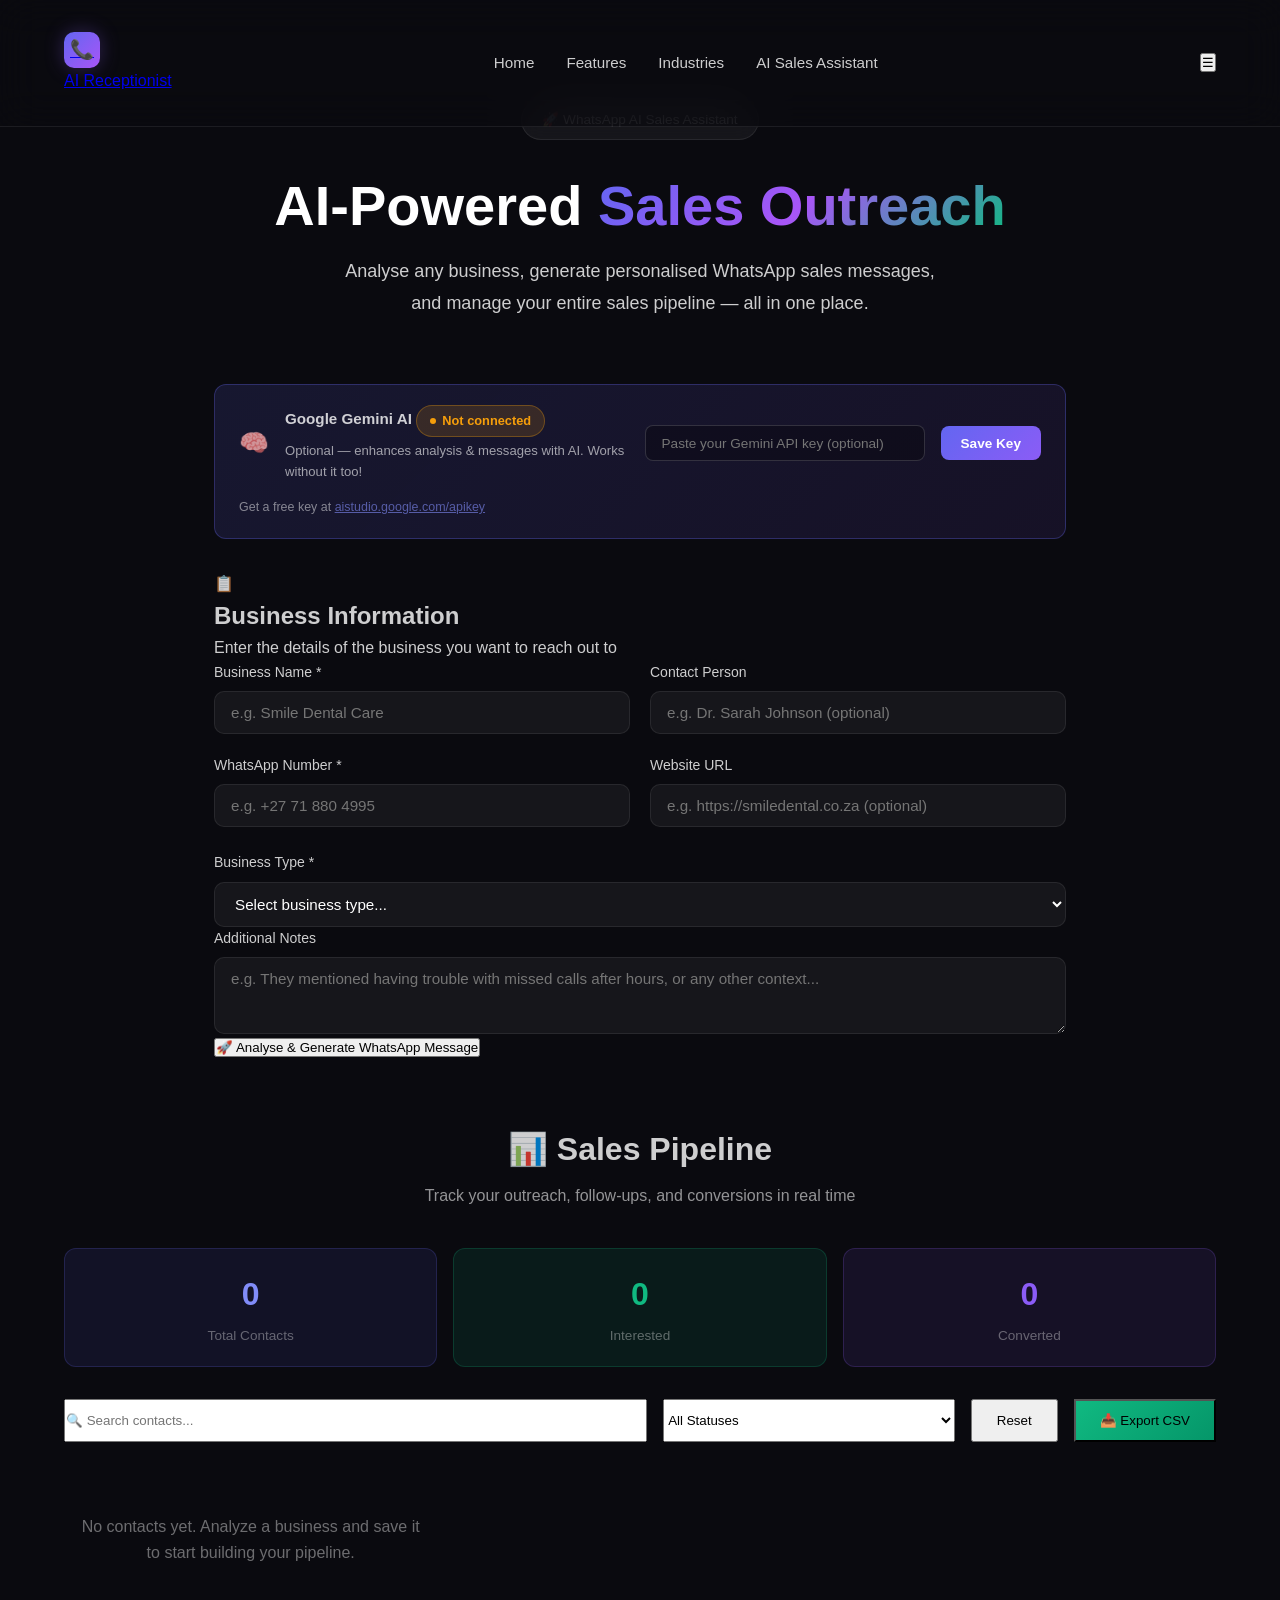
==== sales.html @ 5dda39b5 "Add Gemini AI integration to WhatsApp Sales Assistant - Add optional Gemini API key input with local" ====
<!DOCTYPE html>
<html lang="en">
<head>
  <meta charset="UTF-8">
  <meta name="viewport" content="width=device-width, initial-scale=1.0">
  <title>WhatsApp AI Sales Assistant — AI Receptionist</title>
  <link rel="stylesheet" href="style.css">
  <link rel="stylesheet" href="sales.css">
  <style>
    /* API Key Banner */
    .api-banner {
      background: linear-gradient(135deg, rgba(99,102,241,0.15), rgba(139,92,246,0.1));
      border: 1px solid rgba(99,102,241,0.3);
      border-radius: 12px;
      padding: 1.25rem 1.5rem;
      margin-bottom: 2rem;
      display: flex;
      align-items: center;
      gap: 1rem;
      flex-wrap: wrap;
    }
    .api-banner-icon {
      font-size: 1.5rem;
    }
    .api-banner-text {
      flex: 1;
      min-width: 200px;
    }
    .api-banner-title {
      font-weight: 700;
      font-size: 0.95rem;
      margin-bottom: 0.2rem;
    }
    .api-banner-desc {
      font-size: 0.82rem;
      opacity: 0.75;
    }
    .api-banner-input {
      padding: 0.6rem 1rem;
      background: rgba(0,0,0,0.3);
      border: 1px solid rgba(255,255,255,0.15);
      border-radius: 8px;
      color: white;
      font-size: 0.85rem;
      min-width: 280px;
      outline: none;
      transition: border-color 0.2s;
    }
    .api-banner-input:focus {
      border-color: rgba(99,102,241,0.6);
    }
    .api-banner-btn {
      padding: 0.6rem 1.25rem;
      background: linear-gradient(135deg, #6366f1, #8b5cf6);
      border: none;
      border-radius: 8px;
      color: white;
      font-weight: 600;
      font-size: 0.85rem;
      cursor: pointer;
      transition: transform 0.15s;
    }
    .api-banner-btn:hover {
      transform: translateY(-1px);
    }
    .api-status {
      display: inline-flex;
      align-items: center;
      gap: 0.4rem;
      font-size: 0.8rem;
      padding: 0.3rem 0.8rem;
      border-radius: 20px;
      font-weight: 600;
    }
    .api-status.active {
      background: rgba(16,185,129,0.15);
      color: #10b981;
      border: 1px solid rgba(16,185,129,0.3);
    }
    .api-status.inactive {
      background: rgba(245,158,11,0.15);
      color: #f59e0b;
      border: 1px solid rgba(245,158,11,0.3);
    }
    .api-status-dot {
      width: 6px;
      height: 6px;
      border-radius: 50%;
      display: inline-block;
    }
    .api-status.active .api-status-dot { background: #10b981; }
    .api-status.inactive .api-status-dot { background: #f59e0b; }

    /* Loading Spinner */
    .analyse-btn.loading {
      position: relative;
      color: transparent !important;
    }
    .analyse-btn.loading::after {
      content: '';
      position: absolute;
      width: 20px;
      height: 20px;
      top: 50%;
      left: 50%;
      margin-left: -10px;
      margin-top: -10px;
      border: 2px solid rgba(255,255,255,0.3);
      border-top-color: white;
      border-radius: 50%;
      animation: spin 0.6s linear infinite;
    }
    @keyframes spin {
      to { transform: rotate(360deg); }
    }
  </style>
</head>
<body>

  <!-- NAV -->
  <nav class="navbar" id="navbar">
    <div class="nav-container">
      <a href="index.html" class="nav-logo">
        <span class="logo-icon">📞</span>
        <span>AI Receptionist</span>
      </a>
      <ul class="nav-links" id="navLinks">
        <li><a href="index.html">Home</a></li>
        <li><a href="index.html#features">Features</a></li>
        <li><a href="index.html#industries">Industries</a></li>
        <li><a href="sales.html" class="active">AI Sales Assistant</a></li>
      </ul>
      <button class="nav-toggle" id="navToggle" onclick="toggleNav()">☰</button>
    </div>
  </nav>

  <!-- HERO -->
  <section class="hero" style="min-height:30vh;display:flex;align-items:center;padding-top:100px">
    <div class="hero-container">
      <div class="hero-badge">🚀 WhatsApp AI Sales Assistant</div>
      <h1 class="hero-title" style="font-size:clamp(2rem,5vw,3.5rem)">
        AI-Powered <span class="gradient-text">Sales Outreach</span>
      </h1>
      <p class="hero-subtitle">
        Analyse any business, generate personalised WhatsApp sales messages, and manage your entire sales pipeline — all in one place.
      </p>
    </div>
  </section>

  <!-- API KEY + TOOL VIEW -->
  <section class="sales-tool-section" id="tool-view">
    <div class="tool-container" style="max-width:900px;margin:0 auto;padding:0 1.5rem">

      <!-- API Key Banner (optional Gemini) -->
      <div class="api-banner" id="apiBanner">
        <div class="api-banner-icon">🧠</div>
        <div class="api-banner-text">
          <div class="api-banner-title">
            Google Gemini AI
            <span class="api-status" id="apiStatus">
              <span class="api-status-dot"></span>
              <span id="apiStatusText">Not connected</span>
            </span>
          </div>
          <div class="api-banner-desc">Optional — enhances analysis & messages with AI. Works without it too!</div>
        </div>
        <input type="password" class="api-banner-input" id="apiKeyInput" placeholder="Paste your Gemini API key (optional)">
        <button class="api-banner-btn" id="apiKeySaveBtn" onclick="saveApiKeyFromUI()">Save Key</button>
        <div style="width:100%;font-size:0.78rem;opacity:0.6">
          Get a free key at <a href="https://aistudio.google.com/apikey" target="_blank" style="color:#818cf8">aistudio.google.com/apikey</a>
        </div>
      </div>

      <!-- CONTACT FORM -->
      <div class="form-card">
        <div class="form-header">
          <span class="form-icon">📋</span>
          <div>
            <h2 class="form-title">Business Information</h2>
            <p class="form-subtitle">Enter the details of the business you want to reach out to</p>
          </div>
        </div>

        <form id="salesForm" class="sales-form" autocomplete="off">
          <div class="form-grid">
            <div class="form-group">
              <label class="form-label" for="businessName">Business Name *</label>
              <input type="text" id="businessName" class="form-input" placeholder="e.g. Smile Dental Care" required>
            </div>
            <div class="form-group">
              <label class="form-label" for="contactPerson">Contact Person</label>
              <input type="text" id="contactPerson" class="form-input" placeholder="e.g. Dr. Sarah Johnson (optional)">
            </div>
            <div class="form-group">
              <label class="form-label" for="phoneNumber">WhatsApp Number *</label>
              <input type="tel" id="phoneNumber" class="form-input" placeholder="e.g. +27 71 880 4995" required>
            </div>
            <div class="form-group">
              <label class="form-label" for="websiteUrl">Website URL</label>
              <input type="url" id="websiteUrl" class="form-input" placeholder="e.g. https://smiledental.co.za (optional)">
            </div>
          </div>

          <div class="form-group">
            <label class="form-label" for="businessType">Business Type *</label>
            <select id="businessType" class="form-input" required>
              <option value="">Select business type...</option>
              <option value="dental">🦷 Dental Practice</option>
              <option value="medical">🏥 Medical / Clinic</option>
              <option value="beauty">💅 Beauty Salon / Spa</option>
              <option value="restaurant">🍽️ Restaurant</option>
              <option value="fitness">🏋️ Fitness / Gym</option>
              <option value="home-services">🔧 Home Services (Plumber, Electrician, etc.)</option>
              <option value="real-estate">🏠 Real Estate / Rental</option>
              <option value="legal">⚖️ Law Firm</option>
              <option value="retail">🛍️ Retail Store</option>
              <option value="auto">🔩 Auto Mechanic / Dealer</option>
              <option value="education">📚 Education / Tutoring</option>
              <option value="tech">💻 Tech / IT Services</option>
              <option value="consulting">📊 Consulting</option>
              <option value="other">📦 Other</option>
            </select>
          </div>

          <div class="form-group">
            <label class="form-label" for="notes">Additional Notes</label>
            <textarea id="notes" class="form-input form-textarea" rows="3" placeholder="e.g. They mentioned having trouble with missed calls after hours, or any other context..."></textarea>
          </div>

          <button type="submit" class="analyse-btn btn-gradient">
            🚀 Analyse & Generate WhatsApp Message
          </button>
        </form>
      </div>

      <!-- RESULTS -->
      <div id="resultsSection" style="display:none;margin-top:2rem">

        <!-- Two Column Results -->
        <div class="results-grid" style="display:grid;grid-template-columns:1fr 1fr;gap:1.5rem;margin-bottom:2rem">

          <!-- LEFT: Analysis -->
          <div class="result-card" id="analysisSection" style="display:block">
            <div class="result-header">
              <span class="result-icon">🔍</span>
              <div>
                <div class="result-title">Business Analysis</div>
                <div class="result-subtitle">AI-generated insights</div>
              </div>
            </div>
            <div id="analysisContent"></div>
          </div>

          <!-- RIGHT: Message + Strategy -->
          <div>
            <!-- Strategy -->
            <div class="result-card" style="margin-bottom:1.5rem">
              <div class="result-header">
                <span class="result-icon">🎯</span>
                <div>
                  <div class="result-title">Sales Strategy</div>
                  <div class="result-subtitle">Personalised approach</div>
                </div>
              </div>
              <div id="strategyContent"></div>
            </div>

            <!-- Follow-ups -->
            <div class="result-card">
              <div class="result-header">
                <span class="result-icon">📌</span>
                <div>
                  <div class="result-title">Follow-Up Plan</div>
                  <div class="result-subtitle">Keep the conversation going</div>
                </div>
              </div>
              <div id="followUpsContent"></div>
            </div>
          </div>
        </div>

        <!-- WhatsApp Message (full width) -->
        <div class="result-card" style="background:linear-gradient(135deg,rgba(37,211,102,0.08),rgba(37,211,102,0.02));border-color:rgba(37,211,102,0.2)">
          <div class="result-header">
            <span class="result-icon" style="background:rgba(37,211,102,0.15)">💬</span>
            <div>
              <div class="result-title">Your WhatsApp Message</div>
              <div class="result-subtitle">Copy and send via WhatsApp</div>
            </div>
          </div>
          <textarea id="messageTextarea" class="form-input" style="width:100%;min-height:200px;resize:vertical;font-size:0.95rem;line-height:1.7;margin:1rem 0;background:rgba(0,0,0,0.2);border-color:rgba(37,211,102,0.2);color:white" placeholder="Your AI-generated message will appear here..."></textarea>
          <div style="display:flex;gap:0.75rem;flex-wrap:wrap">
            <button type="button" class="btn-gradient" style="flex:1;padding:0.875rem" onclick="copyMessage()">📋 Copy Message</button>
            <button type="button" class="btn-gradient" style="flex:1;padding:0.875rem;background:linear-gradient(135deg,#25d366,#128c7e)" onclick="sendViaWhatsApp()">📤 Send via WhatsApp</button>
            <button type="button" class="btn-gradient" style="flex:1;padding:0.875rem;background:linear-gradient(135deg,#6366f1,#8b5cf6)" onclick="saveContact()">💾 Save Contact</button>
          </div>
        </div>
      </div>
    </div>
  </section>

  <!-- CRM SECTION -->
  <section class="crm-section" id="crmSection" style="padding:4rem 1.5rem;max-width:1200px;margin:0 auto">
    <div class="crm-header" style="text-align:center;margin-bottom:2.5rem">
      <h2 style="font-size:2rem;margin-bottom:0.5rem">📊 Sales Pipeline</h2>
      <p style="opacity:0.7;max-width:500px;margin:0 auto">Track your outreach, follow-ups, and conversions in real time</p>
    </div>

    <!-- Stats -->
    <div class="stats-grid" style="display:grid;grid-template-columns:repeat(auto-fit,minmax(180px,1fr));gap:1rem;margin-bottom:2rem">
      <div class="stat-card" style="background:rgba(99,102,241,0.1);border:1px solid rgba(99,102,241,0.2);border-radius:12px;padding:1.25rem;text-align:center">
        <div class="stat-value" id="stat-total" style="font-size:2rem;font-weight:800;color:#818cf8">0</div>
        <div class="stat-label" style="font-size:0.85rem;opacity:0.7;margin-top:0.25rem">Total Contacts</div>
      </div>
      <div class="stat-card" style="background:rgba(16,185,129,0.1);border:1px solid rgba(16,185,129,0.2);border-radius:12px;padding:1.25rem;text-align:center">
        <div class="stat-value" id="stat-interested" style="font-size:2rem;font-weight:800;color:#10b981">0</div>
        <div class="stat-label" style="font-size:0.85rem;opacity:0.7;margin-top:0.25rem">Interested</div>
      </div>
      <div class="stat-card" style="background:rgba(139,92,246,0.1);border:1px solid rgba(139,92,246,0.2);border-radius:12px;padding:1.25rem;text-align:center">
        <div class="stat-value" id="stat-converted" style="font-size:2rem;font-weight:800;color:#8b5cf6">0</div>
        <div class="stat-label" style="font-size:0.85rem;opacity:0.7;margin-top:0.25rem">Converted</div>
      </div>
    </div>

    <!-- Search & Filter -->
    <div style="display:flex;gap:1rem;margin-bottom:1.5rem;flex-wrap:wrap">
      <input type="text" id="searchInput" class="form-input" placeholder="🔍 Search contacts..." style="flex:2;min-width:200px">
      <select id="filterSelect" class="form-input" style="flex:1;min-width:150px">
        <option value="all">All Statuses</option>
        <option value="new">New</option>
        <option value="contacted">Contacted</option>
        <option value="interested">Interested</option>
        <option value="not-interested">Not Interested</option>
        <option value="converted">Converted</option>
      </select>
      <button type="button" class="btn-gradient" onclick="resetFilter()" style="padding:0.75rem 1.5rem">Reset</button>
      <button type="button" class="btn-gradient" onclick="exportContacts()" style="padding:0.75rem 1.5rem;background:linear-gradient(135deg,#10b981,#059669)">📥 Export CSV</button>
    </div>

    <!-- Contacts List -->
    <div id="contactsList" style="display:grid;grid-template-columns:repeat(auto-fill,minmax(320px,1fr));gap:1rem"></div>
  </section>

  <!-- Contact Modal -->
  <div id="contactModal" style="display:none;position:fixed;inset:0;background:rgba(0,0,0,0.75);z-index:1000;backdrop-filter:blur(8px);align-items:center;justify-content:center"></div>

  <script src="sales.js"></script>
  <script>
    // ===== API KEY MANAGEMENT =====
    function saveApiKeyFromUI() {
      const input = document.getElementById('apiKeyInput');
      const key = input.value.trim();
      setApiKey(key);
      updateApiStatus();
      if (key) {
        showToast('🧠 Gemini AI connected! Your messages will be AI-enhanced.');
      } else {
        showToast('📝 API key cleared. Using built-in templates.');
      }
    }

    function updateApiStatus() {
      const key = getApiKey();
      const status = document.getElementById('apiStatus');
      const text = document.getElementById('apiStatusText');
      const input = document.getElementById('apiKeyInput');

      if (key) {
        status.className = 'api-status active';
        text.textContent = 'Connected';
        input.value = ''; // Don't show the key
        input.placeholder = 'API key saved ✓ (paste new key to change)';
      } else {
        status.className = 'api-status inactive';
        text.textContent = 'Not connected';
        input.placeholder = 'Paste your Gemini API key (optional)';
      }
    }

    // Simple toast
    function showToast(message) {
      const toast = document.createElement('div');
      toast.style.cssText = 'position:fixed;bottom:2rem;right:2rem;background:linear-gradient(135deg,#6366f1,#8b5cf6);color:white;padding:1rem 1.5rem;border-radius:12px;font-size:0.9rem;font-weight:600;z-index:10000;box-shadow:0 8px 32px rgba(99,102,241,0.4);animation:slideUp 0.3s ease';
      toast.textContent = message;
      document.body.appendChild(toast);
      setTimeout(() => {
        toast.style.animation = 'slideUp 0.3s ease reverse';
        setTimeout(() => toast.remove(), 300);
      }, 3000);
    }

    // WhatsApp send
    function sendViaWhatsApp() {
      const message = document.getElementById('messageTextarea').value.trim();
      if (!message) {
        showToast('⚠️ No message to send');
        return;
      }
      const phone = document.getElementById('phoneNumber').value.trim().replace(/[\s\-()]/g, '');
      const url = `https://wa.me/${phone}?text=${encodeURIComponent(message)}`;
      window.open(url, '_blank');
    }

    // Copy message
    function copyMessage() {
      const message = document.getElementById('messageTextarea').value.trim();
      if (!message) {
        showToast('⚠️ No message to copy');
        return;
      }
      navigator.clipboard.writeText(message).then(() => {
        showToast('✅ Message copied to clipboard!');
      }).catch(() => {
        // Fallback
        const ta = document.getElementById('messageTextarea');
        ta.select();
        document.execCommand('copy');
        showToast('✅ Message copied!');
      });
    }

    // Override the generateWhatsAppMessage call to show loading
    const originalHandleSubmit = handleFormSubmit;

    // Show results section when analysis is done
    const origRenderAnalysis = renderAnalysis;
    renderAnalysis = function(data, analysis) {
      document.getElementById('resultsSection').style.display = 'block';
      origRenderAnalysis(data, analysis);
    };

    // Initialize API status on load
    document.addEventListener('DOMContentLoaded', () => {
      updateApiStatus();
    });
  </script>

  <style>
    @keyframes slideUp {
      from { transform: translateY(20px); opacity: 0; }
      to { transform: translateY(0); opacity: 1; }
    }
    @media (max-width: 768px) {
      .results-grid { grid-template-columns: 1fr !important; }
      .api-banner { flex-direction: column; }
      .api-banner-input { min-width: 100%; }
    }
  </style>

</body>
</html>
---- style.css ----
﻿
    :root {
      --bg-primary: #050510;
      --bg-secondary: #0a0a1a;
      --bg-card: rgba(255, 255, 255, 0.03);
      --bg-glass: rgba(255, 255, 255, 0.05);
      --border-glass: rgba(255, 255, 255, 0.08);
      --text-primary: #f0f0f5;
      --text-secondary: #8888a0;
      --text-muted: #555570;
      --accent-1: #6366f1;
      --accent-2: #8b5cf6;
      --accent-3: #06b6d4;
      --accent-gold: #f59e0b;
      --glow-purple: rgba(139, 92, 246, 0.3);
      --glow-blue: rgba(6, 182, 212, 0.3);
    }

    * { margin: 0; padding: 0; box-sizing: border-box; }

    html { scroll-behavior: smooth; }

    body {
      font-family: 'Inter', -apple-system, BlinkMacSystemFont, sans-serif;
      background: var(--bg-primary);
      color: var(--text-primary);
      line-height: 1.7;
      overflow-x: hidden;
    }

    /* ===== ANIMATED BACKGROUND ===== */
    .bg-grid {
      position: fixed;
      top: 0; left: 0;
      width: 100%; height: 100%;
      background-image:
        linear-gradient(rgba(99, 102, 241, 0.03) 1px, transparent 1px),
        linear-gradient(90deg, rgba(99, 102, 241, 0.03) 1px, transparent 1px);
      background-size: 60px 60px;
      z-index: 0;
      pointer-events: none;
    }

    .bg-orbs {
      position: fixed;
      top: 0; left: 0;
      width: 100%; height: 100%;
      z-index: 0;
      pointer-events: none;
      overflow: hidden;
    }

    .orb {
      position: absolute;
      border-radius: 50%;
      filter: blur(80px);
      opacity: 0.4;
      animation: orbFloat 20s ease-in-out infinite;
    }

    .orb-1 {
      width: 600px; height: 600px;
      background: radial-gradient(circle, rgba(99, 102, 241, 0.3), transparent 70%);
      top: -200px; left: -100px;
      animation-delay: 0s;
    }

    .orb-2 {
      width: 500px; height: 500px;
      background: radial-gradient(circle, rgba(139, 92, 246, 0.25), transparent 70%);
      top: 40%; right: -150px;
      animation-delay: -7s;
      animation-duration: 25s;
    }

    .orb-3 {
      width: 400px; height: 400px;
      background: radial-gradient(circle, rgba(6, 182, 212, 0.2), transparent 70%);
      bottom: 10%; left: 20%;
      animation-delay: -14s;
      animation-duration: 22s;
    }

    @keyframes orbFloat {
      0%, 100% { transform: translate(0, 0) scale(1); }
      25% { transform: translate(50px, -30px) scale(1.1); }
      50% { transform: translate(-20px, 40px) scale(0.95); }
      75% { transform: translate(30px, 20px) scale(1.05); }
    }

    /* ===== NAVIGATION ===== */
    .navbar {
      position: fixed;
      top: 0; left: 0;
      width: 100%;
      z-index: 1000;
      padding: 1rem 0;
      transition: all 0.4s ease;
    }

    .navbar.scrolled {
      background: rgba(5, 5, 16, 0.85);
      backdrop-filter: blur(20px);
      border-bottom: 1px solid var(--border-glass);
      padding: 0.75rem 0;
    }

    .nav-container {
      max-width: 1280px;
      margin: 0 auto;
      padding: 0 2rem;
      display: flex;
      justify-content: space-between;
      align-items: center;
    }

    .logo {
      display: flex;
      align-items: center;
      gap: 0.75rem;
      font-family: 'Space Grotesk', sans-serif;
      font-size: 1.4rem;
      font-weight: 700;
      color: var(--text-primary);
      text-decoration: none;
    }

    .logo-icon {
      width: 40px; height: 40px;
      background: linear-gradient(135deg, var(--accent-1), var(--accent-2));
      border-radius: 12px;
      display: flex;
      align-items: center;
      justify-content: center;
      font-size: 1.2rem;
      box-shadow: 0 0 20px var(--glow-purple);
    }

    .nav-links {
      display: flex;
      list-style: none;
      gap: 2rem;
      align-items: center;
    }

    .nav-links a {
      text-decoration: none;
      color: var(--text-secondary);
      font-size: 0.9rem;
      font-weight: 500;
      transition: color 0.3s;
      position: relative;
    }

    .nav-links a:hover { color: var(--text-primary); }

    .nav-links a::after {
      content: '';
      position: absolute;
      bottom: -4px;
      left: 0;
      width: 0;
      height: 2px;
      background: linear-gradient(90deg, var(--accent-1), var(--accent-3));
      transition: width 0.3s;
    }

    .nav-links a:hover::after { width: 100%; }

    .nav-cta {
      background: linear-gradient(135deg, var(--accent-1), var(--accent-2)) !important;
      color: #fff !important;
      padding: 0.6rem 1.5rem;
      border-radius: 10px;
      font-weight: 600;
      box-shadow: 0 0 20px rgba(99, 102, 241, 0.3);
      transition: all 0.3s !important;
    }

    .nav-cta:hover {
      box-shadow: 0 0 30px rgba(99, 102, 241, 0.5);
      transform: translateY(-2px);
    }

    .nav-cta::after { display: none !important; }

    .mobile-toggle {
      display: none;
      flex-direction: column;
      gap: 5px;
      background: none;
      border: none;
      cursor: pointer;
      padding: 5px;
    }

    .mobile-toggle span {
      width: 24px; height: 2px;
      background: var(--text-primary);
      border-radius: 2px;
      transition: 0.3s;
    }

    /* ===== HERO ===== */
    .hero {
      position: relative;
      min-height: 100vh;
      display: flex;
      align-items: center;
      justify-content: center;
      text-align: center;
      padding: 8rem 2rem 4rem;
      overflow: hidden;
    }

    #hero-canvas {
      position: absolute;
      top: 0; left: 0;
      width: 100%; height: 100%;
      z-index: 1;
    }

    .hero-content {
      position: relative;
      z-index: 2;
      max-width: 900px;
    }

    .hero-badge {
      display: inline-flex;
      align-items: center;
      gap: 0.5rem;
      background: var(--bg-glass);
      border: 1px solid var(--border-glass);
      border-radius: 100px;
      padding: 0.5rem 1.25rem;
      font-size: 0.85rem;
      color: var(--text-secondary);
      margin-bottom: 2rem;
      backdrop-filter: blur(10px);
      animation: fadeInUp 0.8s ease;
    }

    .hero-badge .dot {
      width: 8px; height: 8px;
      background: #10b981;
      border-radius: 50%;
      animation: pulse 2s ease-in-out infinite;
    }

    @keyframes pulse {
      0%, 100% { opacity: 1; box-shadow: 0 0 0 0 rgba(16, 185, 129, 0.4); }
      50% { opacity: 0.8; box-shadow: 0 0 0 8px rgba(16, 185, 129, 0); }
    }

    .hero-title {
      font-family: 'Space Grotesk', sans-serif;
      font-size: clamp(2.5rem, 6vw, 4.5rem);
      font-weight: 800;
      line-height: 1.1;
      margin-bottom: 1.5rem;
      animation: fadeInUp 0.8s ease 0.2s both;
    }

    .gradient-text {
      background: linear-gradient(135deg, #6366f1 0%, #8b5cf6 30%, #06b6d4 60%, #6366f1 100%);
      background-size: 200% auto;
      -webkit-background-clip: text;
      -webkit-text-fill-color: transparent;
      background-clip: text;
      animation: shimmer 4s linear infinite;
    }

    @keyframes shimmer {
      0% { background-position: 0% center; }
      100% { background-position: 200% center; }
    }

    .hero-subtitle {
      font-size: clamp(1.1rem, 2.5vw, 1.35rem);
      color: var(--text-secondary);
      max-width: 650px;
      margin: 0 auto 2.5rem;
      line-height: 1.8;
      animation: fadeInUp 0.8s ease 0.4s both;
    }

    .hero-buttons {
      display: flex;
      gap: 1rem;
      justify-content: center;
      flex-wrap: wrap;
      animation: fadeInUp 0.8s ease 0.6s both;
    }

    /* ===== BUTTONS ===== */
    .btn {
      display: inline-flex;
      align-items: center;
      gap: 0.5rem;
      padding: 1rem 2rem;
      border-radius: 12px;
      text-decoration: none;
      font-weight: 600;
      font-size: 1rem;
      transition: all 0.3s;
      border: none;
      cursor: pointer;
      position: relative;
      overflow: hidden;
    }

    .btn-primary {
      background: linear-gradient(135deg, var(--accent-1), var(--accent-2));
      color: #fff;
      box-shadow: 0 0 30px rgba(99, 102, 241, 0.3), 0 10px 30px rgba(0,0,0,0.3);
    }

    .btn-primary:hover {
      box-shadow: 0 0 50px rgba(99, 102, 241, 0.5), 0 15px 40px rgba(0,0,0,0.4);
      transform: translateY(-3px);
    }

    .btn-primary::before {
      content: '';
      position: absolute;
      top: 0; left: -100%;
      width: 100%; height: 100%;
      background: linear-gradient(90deg, transparent, rgba(255,255,255,0.15), transparent);
      transition: left 0.5s;
    }

    .btn-primary:hover::before { left: 100%; }

    .btn-ghost {
      background: var(--bg-glass);
      border: 1px solid var(--border-glass);
      color: var(--text-primary);
      backdrop-filter: blur(10px);
    }

    .btn-ghost:hover {
      background: rgba(255,255,255,0.1);
      border-color: rgba(255,255,255,0.2);
      transform: translateY(-3px);
    }

    .btn-gold {
      background: linear-gradient(135deg, #f59e0b, #d97706);
      color: #fff;
      box-shadow: 0 0 30px rgba(245, 158, 11, 0.3);
    }

    .btn-gold:hover {
      box-shadow: 0 0 50px rgba(245, 158, 11, 0.5);
      transform: translateY(-3px);
    }

    /* ===== SECTION UTILITIES ===== */
    .section {
      position: relative;
      z-index: 2;
      padding: 7rem 2rem;
    }

    .section-container {
      max-width: 1200px;
      margin: 0 auto;
    }

    .section-label {
      display: inline-flex;
      align-items: center;
      gap: 0.5rem;
      font-size: 0.8rem;
      font-weight: 600;
      text-transform: uppercase;
      letter-spacing: 2px;
      color: var(--accent-3);
      margin-bottom: 1rem;
    }

    .section-label::before {
      content: '';
      width: 30px; height: 1px;
      background: var(--accent-3);
    }

    .section-title {
      font-family: 'Space Grotesk', sans-serif;
      font-size: clamp(2rem, 4vw, 3rem);
      font-weight: 700;
      margin-bottom: 1.5rem;
      line-height: 1.2;
    }

    .section-subtitle {
      color: var(--text-secondary);
      font-size: 1.15rem;
      max-width: 600px;
      margin-bottom: 3.5rem;
    }

    .text-center { text-align: center; }
    .mx-auto { margin-left: auto; margin-right: auto; }

    /* ===== GLASS CARD ===== */
    .glass-card {
      background: var(--bg-card);
      border: 1px solid var(--border-glass);
      border-radius: 20px;
      padding: 2rem;
      backdrop-filter: blur(10px);
      transition: all 0.4s ease;
      position: relative;
      overflow: hidden;
    }

    .glass-card::before {
      content: '';
      position: absolute;
      top: 0; left: 0;
      width: 100%; height: 100%;
      background: linear-gradient(135deg, rgba(99, 102, 241, 0.05) 0%, transparent 50%);
      opacity: 0;
      transition: opacity 0.4s;
    }

    .glass-card:hover {
      border-color: rgba(99, 102, 241, 0.3);
      transform: translateY(-5px);
      box-shadow: 0 20px 60px rgba(0,0,0,0.3), 0 0 30px rgba(99, 102, 241, 0.1);
    }

    .glass-card:hover::before { opacity: 1; }

    /* ===== FEATURES GRID ===== */
    .features-grid {
      display: grid;
      grid-template-columns: repeat(auto-fit, minmax(280px, 1fr));
      gap: 1.5rem;
    }

    .feature-card {
      padding: 2.5rem 2rem;
    }

    .feature-icon-wrap {
      width: 56px; height: 56px;
      border-radius: 14px;
      display: flex;
      align-items: center;
      justify-content: center;
      font-size: 1.5rem;
      margin-bottom: 1.5rem;
      position: relative;
    }

    .feature-icon-wrap.blue {
      background: rgba(99, 102, 241, 0.1);
      box-shadow: 0 0 20px rgba(99, 102, 241, 0.1);
    }

    .feature-icon-wrap.purple {
      background: rgba(139, 92, 246, 0.1);
      box-shadow: 0 0 20px rgba(139, 92, 246, 0.1);
    }

    .feature-icon-wrap.cyan {
      background: rgba(6, 182, 212, 0.1);
      box-shadow: 0 0 20px rgba(6, 182, 212, 0.1);
    }

    .feature-icon-wrap.emerald {
      background: rgba(16, 185, 129, 0.1);
      box-shadow: 0 0 20px rgba(16, 185, 129, 0.1);
    }

    .feature-card h3 {
      font-family: 'Space Grotesk', sans-serif;
      font-size: 1.2rem;
      font-weight: 600;
      margin-bottom: 0.75rem;
    }

    .feature-card p {
      color: var(--text-secondary);
      font-size: 0.95rem;
      line-height: 1.7;
    }

    /* ===== STATS SECTION ===== */
    .stats-section {
      background: linear-gradient(180deg, transparent, rgba(99, 102, 241, 0.03), transparent);
    }

    .stats-grid {
      display: grid;
      grid-template-columns: repeat(auto-fit, minmax(200px, 1fr));
      gap: 2rem;
    }

    .stat-card {
      text-align: center;
      padding: 3rem 2rem;
    }

    .stat-number {
      font-family: 'Space Grotesk', sans-serif;
      font-size: 3.5rem;
      font-weight: 800;
      margin-bottom: 0.5rem;
      background: linear-gradient(135deg, var(--accent-1), var(--accent-3));
      -webkit-background-clip: text;
      -webkit-text-fill-color: transparent;
      background-clip: text;
    }

    .stat-label {
      color: var(--text-secondary);
      font-size: 0.95rem;
    }

    /* ===== HOW IT WORKS ===== */
    .steps-container {
      display: grid;
      grid-template-columns: repeat(auto-fit, minmax(300px, 1fr));
      gap: 2rem;
      position: relative;
    }

    .step-card {
      text-align: center;
      padding: 3rem 2rem;
    }

    .step-number {
      width: 70px; height: 70px;
      border-radius: 50%;
      background: linear-gradient(135deg, var(--accent-1), var(--accent-2));
      display: flex;
      align-items: center;
      justify-content: center;
      font-family: 'Space Grotesk', sans-serif;
      font-size: 1.5rem;
      font-weight: 700;
      margin: 0 auto 1.5rem;
      box-shadow: 0 0 30px var(--glow-purple);
    }

    .step-card h3 {
      font-family: 'Space Grotesk', sans-serif;
      font-size: 1.25rem;
      font-weight: 600;
      margin-bottom: 1rem;
    }

    .step-card p {
      color: var(--text-secondary);
      font-size: 0.95rem;
    }

    /* ===== AI CALL DEMO ===== */
    .demo-section {
      background: linear-gradient(180deg, transparent, rgba(139, 92, 246, 0.03), transparent);
    }

    .demo-box {
      max-width: 700px;
      margin: 0 auto;
      padding: 3rem;
      background: var(--bg-card);
      border: 1px solid var(--border-glass);
      border-radius: 24px;
      backdrop-filter: blur(10px);
      position: relative;
      overflow: hidden;
    }

    .demo-box::before {
      content: '';
      position: absolute;
      top: -1px; left: -1px;
      right: -1px; bottom: -1px;
      background: linear-gradient(135deg, rgba(99, 102, 241, 0.2), transparent, rgba(6, 182, 212, 0.2));
      border-radius: 24px;
      z-index: -1;
    }

    .demo-header {
      display: flex;
      align-items: center;
      gap: 1rem;
      margin-bottom: 2rem;
      padding-bottom: 1.5rem;
      border-bottom: 1px solid var(--border-glass);
    }

    .demo-avatar {
      width: 48px; height: 48px;
      border-radius: 50%;
      background: linear-gradient(135deg, var(--accent-1), var(--accent-3));
      display: flex;
      align-items: center;
      justify-content: center;
      font-size: 1.25rem;
    }

    .demo-name {
      font-weight: 600;
      font-size: 1.1rem;
    }

    .demo-status {
      font-size: 0.8rem;
      color: #10b981;
      display: flex;
      align-items: center;
      gap: 0.35rem;
    }

    .demo-status::before {
      content: '';
      width: 6px; height: 6px;
      background: #10b981;
      border-radius: 50%;
      animation: pulse 2s ease-in-out infinite;
    }

    .demo-message {
      background: rgba(99, 102, 241, 0.08);
      border: 1px solid rgba(99, 102, 241, 0.15);
      border-radius: 16px;
      border-top-left-radius: 4px;
      padding: 1.25rem 1.5rem;
      margin-bottom: 1rem;
      font-size: 1rem;
      line-height: 1.7;
      color: var(--text-primary);
    }

    .demo-note {
      margin-top: 2rem;
      padding-top: 1.5rem;
      border-top: 1px solid var(--border-glass);
      color: var(--text-secondary);
      font-size: 0.95rem;
      text-align: center;
    }

    /* ===== INDUSTRIES ===== */
    .industries-grid {
      display: grid;
      grid-template-columns: repeat(auto-fit, minmax(180px, 1fr));
      gap: 1rem;
    }

    .industry-chip {
      display: flex;
      align-items: center;
      justify-content: center;
      gap: 0.75rem;
      padding: 1.25rem 1.5rem;
      background: var(--bg-card);
      border: 1px solid var(--border-glass);
      border-radius: 14px;
      font-weight: 500;
      font-size: 1rem;
      transition: all 0.3s;
      cursor: default;
    }

    .industry-chip:hover {
      background: rgba(99, 102, 241, 0.08);
      border-color: rgba(99, 102, 241, 0.3);
      transform: translateY(-3px);
      box-shadow: 0 10px 30px rgba(0,0,0,0.2);
    }

    /* ===== PRICING ===== */
    .pricing-section {
      background: linear-gradient(180deg, transparent, rgba(6, 182, 212, 0.02), transparent);
    }

    .pricing-grid {
      display: grid;
      grid-template-columns: repeat(auto-fit, minmax(300px, 1fr));
      gap: 1.5rem;
      max-width: 1100px;
      margin: 0 auto;
    }

    .price-card {
      padding: 2.5rem;
      border-radius: 24px;
      background: var(--bg-card);
      border: 1px solid var(--border-glass);
      backdrop-filter: blur(10px);
      transition: all 0.4s;
      position: relative;
    }

    .price-card:hover {
      transform: translateY(-8px);
      box-shadow: 0 20px 60px rgba(0,0,0,0.3);
    }

    .price-card.featured {
      border-color: rgba(245, 158, 11, 0.4);
      background: linear-gradient(180deg, rgba(245, 158, 11, 0.05), var(--bg-card));
      box-shadow: 0 0 40px rgba(245, 158, 11, 0.1);
    }

    .price-badge {
      position: absolute;
      top: -12px;
      left: 50%;
      transform: translateX(-50%);
      background: linear-gradient(135deg, #f59e0b, #d97706);
      color: #fff;
      padding: 0.4rem 1.25rem;
      border-radius: 100px;
      font-size: 0.8rem;
      font-weight: 700;
      text-transform: uppercase;
      letter-spacing: 1px;
    }

    .price-tier {
      font-family: 'Space Grotesk', sans-serif;
      font-size: 1.3rem;
      font-weight: 600;
      margin-bottom: 1rem;
      color: var(--text-primary);
    }

    .price-amount {
      font-family: 'Space Grotesk', sans-serif;
      font-size: 3rem;
      font-weight: 800;
      margin-bottom: 0.5rem;
    }

    .price-amount span {
      font-size: 1rem;
      font-weight: 400;
      color: var(--text-secondary);
    }

    .price-card.featured .price-amount {
      background: linear-gradient(135deg, #f59e0b, #fbbf24);
      -webkit-background-clip: text;
      -webkit-text-fill-color: transparent;
      background-clip: text;
    }

    .price-desc {
      color: var(--text-secondary);
      font-size: 0.9rem;
      margin-bottom: 2rem;
    }

    .price-features {
      list-style: none;
      margin-bottom: 2rem;
    }

    .price-features li {
      display: flex;
      align-items: center;
      gap: 0.75rem;
      padding: 0.6rem 0;
      font-size: 0.95rem;
      color: var(--text-secondary);
      border-bottom: 1px solid rgba(255,255,255,0.03);
    }

    .price-features li::before {
      content: 'Ô£ô';
      color: var(--accent-3);
      font-weight: 700;
      font-size: 0.85rem;
    }

    .price-card .btn {
      width: 100%;
      justify-content: center;
    }

    /* ===== TESTIMONIALS ===== */
    .testimonials-track {
      display: grid;
      grid-template-columns: repeat(3, 1fr);
      gap: 1.5rem;
    }

    .testimonial {
      padding: 2rem;
      border-radius: 18px;
      background: var(--bg-card);
      border: 1px solid var(--border-glass);
      transition: all 0.3s;
    }

    .testimonial:hover {
      border-color: rgba(99, 102, 241, 0.2);
      transform: translateY(-4px);
      box-shadow: 0 15px 40px rgba(0,0,0,0.2);
    }

    .testimonial-stars {
      color: #f59e0b;
      margin-bottom: 1rem;
      font-size: 0.9rem;
      letter-spacing: 2px;
    }

    .testimonial-text {
      color: var(--text-secondary);
      font-size: 0.95rem;
      line-height: 1.8;
      margin-bottom: 1.5rem;
    }

    .testimonial-author {
      display: flex;
      align-items: center;
      gap: 0.75rem;
    }

    .testimonial-avatar {
      width: 40px; height: 40px;
      border-radius: 50%;
      background: linear-gradient(135deg, var(--accent-1), var(--accent-3));
      display: flex;
      align-items: center;
      justify-content: center;
      font-weight: 700;
      font-size: 0.85rem;
      color: #fff;
      flex-shrink: 0;
    }

    .testimonial-name {
      font-weight: 600;
      font-size: 0.9rem;
    }

    .testimonial-role {
      font-size: 0.8rem;
      color: var(--text-muted);
    }

    /* ===== MARQUEE ===== */
    .marquee-section {
      padding: 3rem 0;
      overflow: hidden;
      border-top: 1px solid var(--border-glass);
      border-bottom: 1px solid var(--border-glass);
      position: relative;
      z-index: 2;
    }

    .marquee-track {
      display: flex;
      animation: marquee 30s linear infinite;
      width: max-content;
    }

    .marquee-item {
      display: flex;
      align-items: center;
      gap: 0.75rem;
      padding: 0 3rem;
      font-size: 1.1rem;
      font-weight: 500;
      color: var(--text-muted);
      white-space: nowrap;
    }

    .marquee-item .dot {
      width: 6px; height: 6px;
      background: var(--accent-1);
      border-radius: 50%;
    }

    @keyframes marquee {
      0% { transform: translateX(0); }
      100% { transform: translateX(-50%); }
    }

    /* ===== FINAL CTA ===== */
    .cta-section {
      text-align: center;
      position: relative;
      overflow: hidden;
    }

    .cta-glow {
      position: absolute;
      width: 500px; height: 500px;
      background: radial-gradient(circle, rgba(99, 102, 241, 0.15), transparent 70%);
      top: 50%; left: 50%;
      transform: translate(-50%, -50%);
      filter: blur(60px);
      pointer-events: none;
    }

    .cta-content {
      position: relative;
      z-index: 1;
    }

    /* ===== FOOTER ===== */
    footer {
      position: relative;
      z-index: 2;
      border-top: 1px solid var(--border-glass);
      padding: 3rem 2rem;
      text-align: center;
      color: var(--text-muted);
      font-size: 0.85rem;
    }

    footer a {
      color: var(--text-secondary);
      text-decoration: none;
      transition: color 0.3s;
    }

    footer a:hover { color: var(--text-primary); }

    /* ===== WHATSAPP FLOAT ===== */
    .whatsapp-float {
      position: fixed;
      bottom: 2rem;
      right: 2rem;
      z-index: 999;
      width: 60px; height: 60px;
      background: #25d366;
      border-radius: 50%;
      display: flex;
      align-items: center;
      justify-content: center;
      box-shadow: 0 4px 20px rgba(37, 211, 102, 0.4);
      transition: all 0.3s;
      text-decoration: none;
      font-size: 1.75rem;
      animation: floatBounce 3s ease-in-out infinite;
    }

    .whatsapp-float:hover {
      transform: scale(1.1);
      box-shadow: 0 6px 30px rgba(37, 211, 102, 0.6);
    }

    @keyframes floatBounce {
      0%, 100% { transform: translateY(0); }
      50% { transform: translateY(-8px); }
    }

    /* ===== SCROLL ANIMATIONS ===== */
    .reveal {
      opacity: 0;
      transform: translateY(40px);
      transition: opacity 0.8s ease, transform 0.8s ease;
    }

    .reveal.visible {
      opacity: 1;
      transform: translateY(0);
    }

    .reveal-delay-1 { transition-delay: 0.1s; }
    .reveal-delay-2 { transition-delay: 0.2s; }
    .reveal-delay-3 { transition-delay: 0.3s; }
    .reveal-delay-4 { transition-delay: 0.4s; }

    @keyframes fadeInUp {
      from { opacity: 0; transform: translateY(30px); }
      to { opacity: 1; transform: translateY(0); }
    }

    /* ===== WAVE DIVIDER ===== */
    .wave-divider {
      position: relative;
      z-index: 2;
      height: 80px;
      overflow: hidden;
    }

    .wave-divider svg {
      position: absolute;
      bottom: 0;
      width: 100%;
      height: 80px;
    }

    /* ===== RESPONSIVE ===== */
    @media (max-width: 968px) {
      .testimonials-track {
        grid-template-columns: repeat(2, 1fr);
      }
    }

    @media (max-width: 768px) {
      .nav-links {
        display: none;
        position: fixed;
        top: 0; left: 0;
        width: 100%; height: 100vh;
        background: rgba(5, 5, 16, 0.97);
        backdrop-filter: blur(20px);
        flex-direction: column;
        justify-content: center;
        align-items: center;
        gap: 2rem;
      }

      .nav-links.open { display: flex; }

      .nav-links a {
        font-size: 1.2rem;
      }

      .mobile-toggle { display: flex; }

      .hero { padding: 7rem 1.5rem 3rem; }

      .section { padding: 4rem 1.5rem; }

      .testimonials-track {
        grid-template-columns: 1fr;
      }

      .pricing-grid {
        grid-template-columns: 1fr;
        max-width: 400px;
        margin: 0 auto;
      }

      .price-card.featured {
        transform: none;
      }

      .price-card.featured:hover {
        transform: translateY(-8px);
      }
    }

    @media (max-width: 480px) {
      .hero-buttons {
        flex-direction: column;
        align-items: center;
      }

      .btn { width: 100%; justify-content: center; }

      .stats-grid {
        grid-template-columns: 1fr;
      }
    }

    /* ===== SOUND WAVE ANIMATION ===== */
    .sound-waves {
      display: flex;
      align-items: center;
      gap: 3px;
      height: 30px;
      margin: 1.5rem auto;
      width: fit-content;
    }

    .sound-bar {
      width: 3px;
      background: linear-gradient(180deg, var(--accent-1), var(--accent-3));
      border-radius: 3px;
      animation: soundWave 1.2s ease-in-out infinite;
    }

    .sound-bar:nth-child(1) { height: 10px; animation-delay: 0s; }
    .sound-bar:nth-child(2) { height: 20px; animation-delay: 0.1s; }
    .sound-bar:nth-child(3) { height: 15px; animation-delay: 0.2s; }
    .sound-bar:nth-child(4) { height: 25px; animation-delay: 0.3s; }
    .sound-bar:nth-child(5) { height: 18px; animation-delay: 0.4s; }
    .sound-bar:nth-child(6) { height: 22px; animation-delay: 0.5s; }
    .sound-bar:nth-child(7) { height: 12px; animation-delay: 0.6s; }

    @keyframes soundWave {
      0%, 100% { transform: scaleY(1); }
      50% { transform: scaleY(2.5); }
    }
  /* ===== MISSING SECTION STYLES ===== */

/* Partners Bar */
.partners-bar {
  margin-top: 4rem;
  padding: 2rem;
  background: var(--bg-glass);
  border: 1px solid var(--border-glass);
  border-radius: 20px;
  backdrop-filter: blur(10px);
}

.partners-label {
  text-align: center;
  font-size: 0.9rem;
  color: var(--text-muted);
  margin-bottom: 1.5rem;
  text-transform: uppercase;
  letter-spacing: 2px;
}

.partners-logos {
  display: flex;
  justify-content: center;
  align-items: center;
  gap: 2rem;
  flex-wrap: wrap;
}

.partner-badge {
  display: flex;
  align-items: center;
  gap: 0.5rem;
  padding: 0.75rem 1.25rem;
  background: rgba(99, 102, 241, 0.1);
  border: 1px solid rgba(99, 102, 241, 0.2);
  border-radius: 100px;
  font-size: 0.85rem;
  color: var(--text-secondary);
  transition: all 0.3s;
}

.partner-badge:hover {
  background: rgba(99, 102, 241, 0.2);
  border-color: rgba(99, 102, 241, 0.4);
  transform: translateY(-2px);
}

.partner-badge .p-icon {
  font-size: 1.2rem;
}

/* ROI Section - AI vs Human Comparison */
.roi-section {
  padding: 6rem 2rem;
  background: linear-gradient(180deg, var(--bg-primary) 0%, var(--bg-secondary) 100%);
}

.roi-comparison {
  display: grid;
  grid-template-columns: repeat(auto-fit, minmax(400px, 1fr));
  gap: 2rem;
  max-width: 1000px;
  margin: 0 auto;
}

.roi-card {
  background: var(--bg-glass);
  border: 1px solid var(--border-glass);
  border-radius: 20px;
  padding: 2.5rem;
  backdrop-filter: blur(10px);
  position: relative;
  transition: transform 0.3s;
}

.roi-card.highlight {
  border: 2px solid var(--accent-primary);
  box-shadow: 0 0 40px rgba(99, 102, 241, 0.3);
}

.roi-card:hover {
  transform: translateY(-8px);
}

.roi-card-header {
  display: flex;
  align-items: center;
  gap: 1rem;
  margin-bottom: 1.5rem;
}

.roi-card-icon {
  font-size: 3rem;
}

.roi-card-title {
  font-family: 'Space Grotesk', sans-serif;
  font-size: 1.5rem;
  font-weight: 700;
  color: var(--text-primary);
}

.roi-price {
  font-family: 'Space Grotesk', sans-serif;
  font-size: 3rem;
  font-weight: 800;
  color: var(--text-primary);
  margin-bottom: 0.5rem;
}

.roi-price.gradient {
  background: linear-gradient(135deg, #6366f1 0%, #06b6d4 100%);
  -webkit-background-clip: text;
  -webkit-text-fill-color: transparent;
  background-clip: text;
}

.roi-period {
  font-size: 0.95rem;
  color: var(--text-muted);
  margin-bottom: 2rem;
}

.roi-features {
  list-style: none;
  padding: 0;
}

.roi-features li {
  padding: 0.75rem 0;
  border-bottom: 1px solid rgba(255, 255, 255, 0.05);
  color: var(--text-secondary);
  font-size: 0.95rem;
}

.roi-features li.weak {
  color: var(--text-muted);
  opacity: 0.7;
}

.roi-features li::before {
  content: "\2713";
  color: var(--accent-primary);
  font-weight: bold;
  margin-right: 0.75rem;
}

.roi-features li.weak::before {
  content: "\2717";
  color: #ef4444;
}

/* Dashboard Preview */
.dashboard-preview {
  padding: 6rem 2rem;
  background: var(--bg-secondary);
}

.dashboard-mockup {
  max-width: 900px;
  margin: 0 auto;
  background: var(--bg-glass);
  border: 1px solid var(--border-glass);
  border-radius: 20px;
  overflow: hidden;
  backdrop-filter: blur(10px);
  box-shadow: 0 20px 60px rgba(0, 0, 0, 0.4);
}

.dashboard-topbar {
  display: flex;
  align-items: center;
  gap: 0.75rem;
  padding: 1rem 1.5rem;
  background: rgba(0, 0, 0, 0.3);
  border-bottom: 1px solid var(--border-glass);
}

.dash-dot {
  width: 12px;
  height: 12px;
  border-radius: 50%;
}

.dash-dot.red { background: #ef4444; }
.dash-dot.yellow { background: #f59e0b; }
.dash-dot.green { background: #10b981; }

.dashboard-topbar-title {
  margin-left: 1rem;
  font-size: 0.9rem;
  color: var(--text-muted);
}

.stats-row {
  display: grid;
  grid-template-columns: repeat(auto-fit, minmax(180px, 1fr));
  gap: 1.5rem;
  padding: 2rem;
  background: rgba(0, 0, 0, 0.2);
}

.stat-mini {
  background: var(--bg-glass);
  border: 1px solid var(--border-glass);
  border-radius: 12px;
  padding: 1.25rem;
}

.stat-mini-label {
  font-size: 0.8rem;
  color: var(--text-muted);
  text-transform: uppercase;
  letter-spacing: 1px;
  margin-bottom: 0.5rem;
}

.stat-mini-value {
  font-family: 'Space Grotesk', sans-serif;
  font-size: 2rem;
  font-weight: 800;
  color: var(--text-primary);
  margin-bottom: 0.25rem;
}

.stat-mini-delta {
  font-size: 0.85rem;
  color: #10b981;
}

.feed-list {
  padding: 2rem;
}

.feed-item {
  display: flex;
  align-items: center;
  gap: 1rem;
  padding: 1rem;
  background: var(--bg-glass);
  border: 1px solid var(--border-glass);
  border-radius: 12px;
  margin-bottom: 1rem;
  transition: all 0.3s;
}

.feed-item:hover {
  border-color: var(--accent-primary);
  transform: translateX(4px);
}

.feed-avatar {
  width: 48px;
  height: 48px;
  border-radius: 50%;
  background: linear-gradient(135deg, #6366f1 0%, #06b6d4 100%);
  display: flex;
  align-items: center;
  justify-content: center;
  font-weight: 700;
  color: white;
  font-size: 0.9rem;
  flex-shrink: 0;
}

.feed-body {
  flex: 1;
}

.feed-title {
  font-weight: 600;
  color: var(--text-primary);
  margin-bottom: 0.25rem;
  font-size: 0.95rem;
}

.feed-sub {
  font-size: 0.85rem;
  color: var(--text-muted);
}

.feed-tag {
  padding: 0.4rem 1rem;
  border-radius: 100px;
  font-size: 0.8rem;
  font-weight: 600;
  text-transform: uppercase;
  letter-spacing: 1px;
}

.feed-tag.booked {
  background: rgba(16, 185, 129, 0.2);
  color: #10b981;
  border: 1px solid rgba(16, 185, 129, 0.3);
}

.feed-tag.calling {
  background: rgba(245, 158, 11, 0.2);
  color: #f59e0b;
  border: 1px solid rgba(245, 158, 11, 0.3);
  animation: pulse-tag 1.5s ease-in-out infinite;
}

@keyframes pulse-tag {
  0%, 100% { opacity: 1; }
  50% { opacity: 0.6; }
}

/* Handles Section - What AI Handles */
.handles-section {
  padding: 6rem 2rem;
  background: var(--bg-primary);
}

.handles-grid {
  display: grid;
  grid-template-columns: repeat(auto-fit, minmax(280px, 1fr));
  gap: 2rem;
  max-width: 1200px;
  margin: 0 auto;
}

.handle-item {
  display: flex;
  gap: 1.25rem;
  padding: 1.5rem;
  background: var(--bg-glass);
  border: 1px solid var(--border-glass);
  border-radius: 16px;
  backdrop-filter: blur(10px);
  transition: all 0.3s;
}

.handle-item:hover {
  transform: translateY(-4px);
  border-color: var(--accent-primary);
  box-shadow: 0 10px 30px rgba(99, 102, 241, 0.2);
}

.handle-icon {
  font-size: 2.5rem;
  flex-shrink: 0;
  width: 60px;
  height: 60px;
  display: flex;
  align-items: center;
  justify-content: center;
  border-radius: 12px;
}

.handle-icon.hi-blue { background: rgba(99, 102, 241, 0.15); }
.handle-icon.hi-green { background: rgba(16, 185, 129, 0.15); }
.handle-icon.hi-purple { background: rgba(139, 92, 246, 0.15); }
.handle-icon.hi-cyan { background: rgba(6, 182, 212, 0.15); }
.handle-icon.hi-gold { background: rgba(245, 158, 11, 0.15); }
.handle-icon.hi-pink { background: rgba(236, 72, 153, 0.15); }

.handle-text h4 {
  font-family: 'Space Grotesk', sans-serif;
  font-size: 1.15rem;
  font-weight: 700;
  color: var(--text-primary);
  margin-bottom: 0.5rem;
}

.handle-text p {
  font-size: 0.9rem;
  color: var(--text-secondary);
  line-height: 1.6;
}

/* FAQ Section */
.faq-section {
  padding: 6rem 2rem;
  background: var(--bg-secondary);
}

.faq-container {
  max-width: 800px;
  margin: 0 auto;
}

.faq-item {
  background: var(--bg-glass);
  border: 1px solid var(--border-glass);
  border-radius: 16px;
  margin-bottom: 1rem;
  overflow: hidden;
  backdrop-filter: blur(10px);
  transition: all 0.3s;
}

.faq-item:hover {
  border-color: var(--accent-primary);
}

.faq-question {
  display: flex;
  justify-content: space-between;
  align-items: center;
  padding: 1.5rem;
  cursor: pointer;
  transition: background 0.3s;
}

.faq-question:hover {
  background: rgba(255, 255, 255, 0.02);
}

.faq-question span:first-child {
  font-family: 'Space Grotesk', sans-serif;
  font-size: 1.1rem;
  font-weight: 600;
  color: var(--text-primary);
}

.faq-icon {
  font-size: 1.5rem;
  color: var(--accent-primary);
  transition: transform 0.3s;
}

.faq-item.active .faq-icon {
  transform: rotate(45deg);
}

.faq-answer {
  max-height: 0;
  overflow: hidden;
  transition: max-height 0.4s ease, padding 0.4s ease;
}

.faq-item.active .faq-answer {
  max-height: 500px;
  padding: 0 1.5rem 1.5rem;
}

.faq-answer p {
  font-size: 0.95rem;
  color: var(--text-secondary);
  line-height: 1.8;
}

/* Phone Demo Section */
.phone-demo-section {
  padding: 6rem 2rem;
  background: linear-gradient(180deg, var(--bg-primary) 0%, var(--bg-secondary) 100%);
}

.phone-container {
  max-width: 400px;
  margin: 3rem auto 0;
}

.phone-frame {
  background: var(--bg-glass);
  border: 2px solid var(--border-glass);
  border-radius: 30px;
  padding: 1.5rem;
  backdrop-filter: blur(10px);
  box-shadow: 0 20px 60px rgba(0, 0, 0, 0.4);
}

.phone-notch {
  width: 150px;
  height: 20px;
  background: var(--bg-secondary);
  border-radius: 10px;
  margin: 0 auto 1.5rem;
}

.phone-header {
  text-align: center;
  padding-bottom: 1.5rem;
  border-bottom: 1px solid var(--border-glass);
}

.caller-avatar {
  font-size: 3rem;
  margin-bottom: 0.75rem;
}

.caller-name {
  font-family: 'Space Grotesk', sans-serif;
  font-size: 1.3rem;
  font-weight: 700;
  color: var(--text-primary);
  margin-bottom: 0.25rem;
}

.caller-business {
  font-size: 0.9rem;
  color: var(--text-muted);
  margin-bottom: 0.75rem;
}

.call-status {
  display: inline-flex;
  align-items: center;
  gap: 0.5rem;
  padding: 0.5rem 1rem;
  background: rgba(16, 185, 129, 0.15);
  border: 1px solid rgba(16, 185, 129, 0.3);
  border-radius: 100px;
  font-size: 0.85rem;
  color: #10b981;
}

.status-dot {
  width: 8px;
  height: 8px;
  background: #10b981;
  border-radius: 50%;
  animation: pulse 2s ease-in-out infinite;
}

.conversation-area {
  padding: 1.5rem 0;
  min-height: 300px;
  max-height: 400px;
  overflow-y: auto;
}

.demo-controls {
  display: flex;
  justify-content: center;
  gap: 1rem;
  margin-top: 2rem;
  flex-wrap: wrap;
}

.demo-btn {
  padding: 0.75rem 1.5rem;
  background: var(--bg-glass);
  border: 1px solid var(--border-glass);
  border-radius: 12px;
  color: var(--text-secondary);
  font-size: 0.95rem;
  cursor: pointer;
  transition: all 0.3s;
  backdrop-filter: blur(10px);
}

.demo-btn:hover {
  border-color: var(--accent-primary);
  color: var(--text-primary);
}

.demo-btn.active {
  background: rgba(99, 102, 241, 0.2);
  border-color: var(--accent-primary);
  color: var(--accent-primary);
}
---- sales.css ----
/* ===== WhatsApp AI Sales Assistant - Premium Dark Theme ===== */

:root {
  --bg-primary: #0a0a0f;
  --bg-secondary: #12121a;
  --bg-card: rgba(255, 255, 255, 0.03);
  --border-glass: rgba(255, 255, 255, 0.08);
  --accent-primary: #6366f1;
  --accent-green: #10b981;
  --accent-red: #ef4444;
  --text-primary: #ffffff;
  --text-secondary: rgba(255, 255, 255, 0.8);
  --text-muted: rgba(255, 255, 255, 0.5);
}

* { box-sizing: border-box; margin: 0; padding: 0; }

body {
  font-family: -apple-system, BlinkMacSystemFont, 'Segoe UI', Roboto, sans-serif;
  background: var(--bg-primary);
  color: var(--text-secondary);
  line-height: 1.6;
  min-height: 100vh;
}

.container { max-width: 1200px; margin: 0 auto; padding: 0 1.5rem; }

/* Navbar */
#navbar {
  position: fixed; top: 0; left: 0; right: 0; z-index: 100;
  background: rgba(10, 10, 15, 0.8); backdrop-filter: blur(20px);
  border-bottom: 1px solid var(--border-glass);
  transition: all 0.3s;
}
.nav-container {
  max-width: 1200px; margin: 0 auto; padding: 1rem 1.5rem;
  display: flex; align-items: center; justify-content: space-between;
}
.logo-link {
  display: flex; align-items: center; gap: 0.75rem;
  text-decoration: none; color: var(--text-primary);
  font-weight: 700; font-size: 1.25rem;
}
.logo-icon {
  width: 36px; height: 36px; border-radius: 10px;
  background: linear-gradient(135deg, var(--accent-primary), #a855f7);
  display: flex; align-items: center; justify-content: center;
  font-weight: 800; color: white;
}
.nav-links { display: flex; gap: 2rem; }
.nav-links a {
  color: var(--text-secondary); text-decoration: none;
  font-size: 0.95rem; transition: color 0.2s;
}
.nav-links a:hover { color: var(--text-primary); }
.mobile-toggle { display: none; background: none; border: none; color: white; font-size: 1.5rem; cursor: pointer; }

/* Hero */
.sales-hero {
  position: relative; padding: 8rem 0 4rem; text-align: center;
  overflow: hidden;
}
.hero-orb {
  position: absolute; border-radius: 50%;
  filter: blur(80px); opacity: 0.4; pointer-events: none;
}
.orb-1 { width: 400px; height: 400px; background: #6366f1; top: -100px; left: -100px; }
.orb-2 { width: 300px; height: 300px; background: #a855f7; bottom: -50px; right: -50px; }
.orb-3 { width: 200px; height: 200px; background: #10b981; top: 50%; left: 50%; transform: translate(-50%, -50%); }

.badge {
  display: inline-block; padding: 0.5rem 1rem; margin-bottom: 1.5rem;
  background: rgba(99, 102, 241, 0.1); border: 1px solid rgba(99, 102, 241, 0.3);
  border-radius: 100px; color: #a5b4fc; font-size: 0.875rem; font-weight: 500;
}
.hero-title {
  font-size: clamp(2rem, 5vw, 3.5rem); font-weight: 800;
  color: var(--text-primary); margin-bottom: 1rem; line-height: 1.2;
}
.gradient-text {
  background: linear-gradient(135deg, #6366f1, #a855f7, #10b981);
  -webkit-background-clip: text; -webkit-text-fill-color: transparent;
  background-clip: text;
}
.hero-subtitle {
  font-size: 1.125rem; color: var(--text-secondary);
  max-width: 600px; margin: 0 auto;
}

/* Workspace */
.workspace { padding: 2rem 1.5rem 4rem; }

/* CRM Stats Bar */
.crm-stats-bar {
  display: grid; grid-template-columns: repeat(auto-fit, minmax(140px, 1fr));
  gap: 1rem; margin-bottom: 2rem;
}
.stat-item {
  text-align: center; padding: 1.5rem 1rem;
  background: var(--bg-card); border: 1px solid var(--border-glass);
  border-radius: 16px;
}
.stat-number { display: block; font-size: 2rem; font-weight: 800; color: var(--text-primary); }
.stat-label { font-size: 0.875rem; color: var(--text-muted); }
.stat-good .stat-number { color: var(--accent-green); }

/* Glass Card */
.glass-card {
  background: var(--bg-card); border: 1px solid var(--border-glass);
  border-radius: 20px; padding: 2rem; backdrop-filter: blur(10px);
  transition: all 0.3s;
}
.glass-card:hover { border-color: rgba(99, 102, 241, 0.3); transform: translateY(-2px); }
.section-card { margin-bottom: 2rem; }
.section-header { display: flex; align-items: flex-start; gap: 1rem; margin-bottom: 2rem; }
.section-icon { font-size: 2rem; }
.section-header h2 { font-size: 1.5rem; font-weight: 700; color: var(--text-primary); margin-bottom: 0.25rem; }
.section-header p { font-size: 0.95rem; color: var(--text-muted); }

/* Form */
.form-grid { display: grid; grid-template-columns: 1fr 1fr; gap: 1.25rem; margin-bottom: 1.5rem; }
.form-group { display: flex; flex-direction: column; }
.form-group-full { grid-column: span 2; }
.form-group label {
  font-size: 0.875rem; font-weight: 500; color: var(--text-secondary);
  margin-bottom: 0.5rem;
}
.optional { color: var(--text-muted); font-weight: 400; }
.form-group input,
.form-group select,
.form-group textarea {
  padding: 0.75rem 1rem; background: rgba(255, 255, 255, 0.05);
  border: 1px solid var(--border-glass); border-radius: 10px;
  color: var(--text-primary); font-size: 0.95rem; font-family: inherit;
  transition: border-color 0.2s;
}
.form-group input:focus,
.form-group select:focus,
.form-group textarea:focus {
  outline: none; border-color: var(--accent-primary);
}
.form-group textarea { resize: vertical; }
.form-group select { cursor: pointer; }
.form-group select option { background: var(--bg-secondary); color: var(--text-primary); }

/* Buttons */
.btn {
  padding: 0.75rem 1.5rem; border: none; border-radius: 10px;
  font-size: 0.95rem; font-weight: 600; cursor: pointer;
  transition: all 0.2s; display: inline-flex; align-items: center; gap: 0.5rem;
}
.btn-primary {
  background: linear-gradient(135deg, var(--accent-primary), #a855f7);
  color: white;
}
.btn-primary:hover { transform: translateY(-2px); box-shadow: 0 8px 20px rgba(99, 102, 241, 0.3); }
.btn-primary:disabled { opacity: 0.5; cursor: not-allowed; transform: none; }
.btn-secondary { background: rgba(255, 255, 255, 0.05); color: var(--text-secondary); border: 1px solid var(--border-glass); }
.btn-secondary:hover { background: rgba(255, 255, 255, 0.1); color: var(--text-primary); }
.btn-whatsapp { background: #25D366; color: white; }
.btn-whatsapp:hover { background: #20BA5A; transform: translateY(-2px); }
.btn-whatsapp:disabled { opacity: 0.5; cursor: not-allowed; transform: none; }
.btn-full { width: 100%; justify-content: center; }
.btn-sm { padding: 0.5rem 1rem; font-size: 0.875rem; }
.btn-icon { font-size: 1.1rem; }

/* Analysis & Strategy Output */
.analysis-block, .strategy-block { margin-bottom: 1.5rem; }
.analysis-block h3, .strategy-block h3 {
  font-size: 1.125rem; color: var(--text-primary); margin-bottom: 0.75rem;
  display: flex; align-items: center; gap: 0.5rem;
}
.analysis-item, .strategy-item {
  padding: 0.75rem 1rem; background: rgba(255, 255, 255, 0.02);
  border-left: 3px solid var(--accent-primary); border-radius: 8px;
  margin-bottom: 0.5rem; font-size: 0.95rem;
}
.strategy-item.objection { border-left-color: var(--accent-red); }
.strategy-item.benefit { border-left-color: var(--accent-green); }

/* Message Editor */
#messageEditor {
  width: 100%; padding: 1rem; background: rgba(255, 255, 255, 0.03);
  border: 1px solid var(--border-glass); border-radius: 12px;
  color: var(--text-primary); font-family: inherit; font-size: 0.95rem;
  resize: vertical; margin-bottom: 1rem; line-height: 1.6;
}
#messageEditor:focus { outline: none; border-color: var(--accent-primary); }
.message-actions { display: flex; gap: 1rem; flex-wrap: wrap; }

/* Conversation Thread */
.conversation-thread {
  min-height: 200px; max-height: 400px; overflow-y: auto;
  background: rgba(0, 0, 0, 0.2); border-radius: 12px;
  padding: 1rem; margin-bottom: 1rem;
}
.conv-placeholder { text-align: center; padding: 2rem; color: var(--text-muted); }
.conv-placeholder .placeholder-icon { font-size: 3rem; margin-bottom: 0.5rem; }
.conv-msg { display: flex; gap: 0.75rem; margin-bottom: 1rem; animation: fadeIn 0.3s ease; }
.conv-msg.us { flex-direction: row-reverse; }
.conv-avatar {
  width: 36px; height: 36px; border-radius: 50%;
  display: flex; align-items: center; justify-content: center;
  font-size: 1.25rem; flex-shrink: 0;
}
.conv-avatar.ai { background: linear-gradient(135deg, var(--accent-primary), #a855f7); }
.conv-avatar.customer { background: rgba(255, 255, 255, 0.1); }
.conv-bubble {
  max-width: 70%; padding: 0.75rem 1rem; border-radius: 12px;
  background: rgba(255, 255, 255, 0.05);
}
.conv-msg.us .conv-bubble { background: rgba(99, 102, 241, 0.2); }
.conv-meta { font-size: 0.75rem; color: var(--text-muted); margin-top: 0.25rem; }

/* Log Response Row */
.log-response-row { display: flex; gap: 0.75rem; margin-bottom: 1rem; flex-wrap: wrap; }
.response-type-select, .customer-reply-input {
  padding: 0.6rem 0.9rem; background: rgba(255, 255, 255, 0.05);
  border: 1px solid var(--border-glass); border-radius: 8px;
  color: var(--text-primary); font-size: 0.9rem;
}
.customer-reply-input { flex: 1; min-width: 200px; }

/* AI Suggestion Box */
.ai-suggestion {
  background: linear-gradient(135deg, rgba(99, 102, 241, 0.1), rgba(168, 85, 247, 0.1));
  border: 1px solid rgba(99, 102, 241, 0.3); border-radius: 12px;
  padding: 1.25rem; margin-bottom: 1rem;
}
.suggestion-header { font-weight: 600; color: var(--text-primary); margin-bottom: 0.75rem; }
.suggestion-icon { margin-right: 0.5rem; }
.suggestion-text { color: var(--text-secondary); margin-bottom: 1rem; line-height: 1.6; white-space: pre-wrap; }
.suggestion-actions { display: flex; gap: 0.75rem; }

/* Interest Bar */
.interest-bar-container { margin-top: 1rem; }
.interest-bar-label { font-size: 0.875rem; color: var(--text-muted); margin-bottom: 0.5rem; }
.interest-bar {
  width: 100%; height: 8px; background: rgba(255, 255, 255, 0.1);
  border-radius: 100px; overflow: hidden;
}
.interest-bar-fill {
  height: 100%; width: 0%;
  background: linear-gradient(90deg, var(--accent-red), #f59e0b, var(--accent-green));
  border-radius: 100px; transition: width 0.5s ease;
}
.interest-bar-value { font-size: 0.875rem; color: var(--text-secondary); margin-top: 0.25rem; }

/* Follow-up Scheduler */
.followup-scheduler { margin-top: 1rem; padding-top: 1rem; border-top: 1px solid var(--border-glass); }
.followup-scheduler h4 { margin-bottom: 0.75rem; color: var(--text-primary); }
.followup-row { display: flex; gap: 0.75rem; flex-wrap: wrap; }
.followup-date, .followup-time {
  padding: 0.5rem 0.75rem; background: rgba(255, 255, 255, 0.05);
  border: 1px solid var(--border-glass); border-radius: 8px;
  color: var(--text-primary); font-size: 0.9rem;
}
.followup-scheduled {
  margin-top: 0.75rem; padding: 0.75rem 1rem;
  background: rgba(16, 185, 129, 0.1); border: 1px solid rgba(16, 185, 129, 0.3);
  border-radius: 8px; color: var(--accent-green); font-size: 0.9rem;
}

/* Filter Bar */
.filter-bar { display: flex; gap: 0.5rem; flex-wrap: wrap; margin-bottom: 1.5rem; }
.filter-btn {
  padding: 0.5rem 1rem; background: rgba(255, 255, 255, 0.03);
  border: 1px solid var(--border-glass); border-radius: 100px;
  color: var(--text-secondary); font-size: 0.875rem; cursor: pointer;
  transition: all 0.2s;
}
.filter-btn:hover { background: rgba(255, 255, 255, 0.08); }
.filter-btn.active { background: var(--accent-primary); border-color: var(--accent-primary); color: white; }

/* CRM List */
.crm-list { display: flex; flex-direction: column; gap: 0.75rem; }
.crm-empty { text-align: center; padding: 3rem; color: var(--text-muted); }
.crm-empty .placeholder-icon { font-size: 3rem; margin-bottom: 1rem; }
.crm-contact {
  display: flex; align-items: center; gap: 1rem;
  padding: 1rem; background: rgba(255, 255, 255, 0.02);
  border: 1px solid var(--border-glass); border-radius: 12px;
  cursor: pointer; transition: all 0.2s;
}
.crm-contact:hover { background: rgba(255, 255, 255, 0.05); border-color: rgba(99, 102, 241, 0.3); }
.crm-avatar {
  width: 40px; height: 40px; border-radius: 10px;
  background: linear-gradient(135deg, var(--accent-primary), #a855f7);
  display: flex; align-items: center; justify-content: center;
  font-weight: 700; color: white; font-size: 0.875rem; flex-shrink: 0;
}
.crm-info { flex: 1; min-width: 0; }
.crm-name { font-weight: 600; color: var(--text-primary); margin-bottom: 0.25rem; font-size: 0.95rem; }
.crm-meta { font-size: 0.8rem; color: var(--text-muted); display: flex; gap: 0.75rem; }
.crm-status {
  padding: 0.25rem 0.75rem; border-radius: 100px;
  font-size: 0.75rem; font-weight: 500; flex-shrink: 0;
}
.status-new { background: rgba(99, 102, 241, 0.2); color: #a5b4fc; }
.status-contacted { background: rgba(251, 191, 36, 0.2); color: #fcd34d; }
.status-interested { background: rgba(16, 185, 129, 0.2); color: #6ee7b7; }
.status-followup { background: rgba(139, 92, 246, 0.2); color: #c4b5fd; }
.status-customer { background: rgba(16, 185, 129, 0.3); color: #34d399; }
.status-lost { background: rgba(239, 68, 68, 0.2); color: #fca5a5; }

/* Modal */
.modal-overlay {
  position: fixed; inset: 0; background: rgba(0, 0, 0, 0.8);
  backdrop-filter: blur(10px); z-index: 200;
  display: flex; align-items: center; justify-content: center;
  padding: 2rem;
}
.modal-box { max-width: 600px; width: 100%; max-height: 80vh; overflow-y: auto; }
.modal-header { display: flex; justify-content: space-between; align-items: center; margin-bottom: 1.5rem; }
.modal-header h3 { color: var(--text-primary); font-size: 1.25rem; }
.modal-close { background: none; border: none; color: var(--text-muted); font-size: 2rem; cursor: pointer; }
.modal-close:hover { color: var(--text-primary); }

/* Toast */
.toast-container { position: fixed; bottom: 2rem; right: 2rem; z-index: 300; }
.toast {
  padding: 1rem 1.5rem; background: var(--bg-secondary);
  border: 1px solid var(--border-glass); border-radius: 12px;
  margin-bottom: 0.75rem; display: flex; align-items: center; gap: 0.75rem;
  animation: slideIn 0.3s ease; min-width: 250px;
}
.toast.success { border-color: rgba(16, 185, 129, 0.5); }
.toast.error { border-color: rgba(239, 68, 68, 0.5); }
.toast.info { border-color: rgba(99, 102, 241, 0.5); }
.toast-icon { font-size: 1.25rem; }
.toast-text { flex: 1; color: var(--text-secondary); font-size: 0.9rem; }
.toast-close { background: none; border: none; color: var(--text-muted); cursor: pointer; font-size: 1.25rem; }

/* Footer */
footer {
  text-align: center; padding: 2rem; color: var(--text-muted);
  border-top: 1px solid var(--border-glass); font-size: 0.875rem;
}
footer a { color: var(--accent-primary); text-decoration: none; }

/* Animations */
@keyframes fadeIn { from { opacity: 0; transform: translateY(10px); } to { opacity: 1; transform: translateY(0); } }
@keyframes slideIn { from { opacity: 0; transform: translateX(100px); } to { opacity: 1; transform: translateX(0); } }

/* Responsive */
@media (max-width: 768px) {
  .nav-links { display: none; }
  .mobile-toggle { display: block; }
  .form-grid { grid-template-columns: 1fr; }
  .form-group-full { grid-column: span 1; }
  .crm-stats-bar { grid-template-columns: repeat(2, 1fr); }
  .section-header { flex-direction: column; }
  .message-actions { flex-direction: column; }
  .message-actions .btn { width: 100%; justify-content: center; }
  .log-response-row { flex-direction: column; }
  .response-type-select, .customer-reply-input { width: 100%; }
  .followup-row { flex-direction: column; }
}
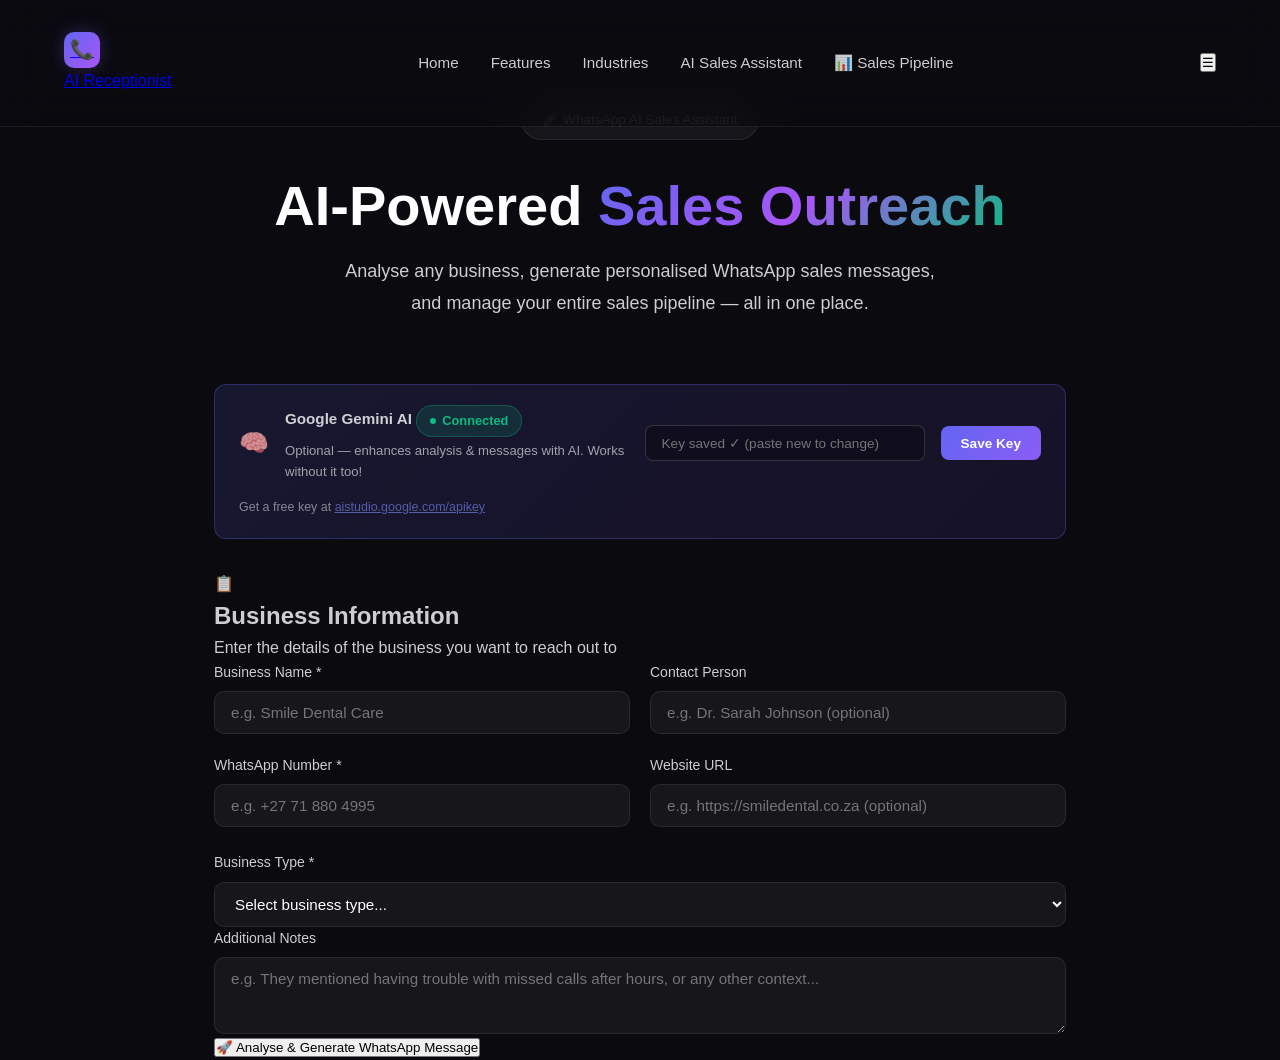
==== commit 5070cea3: "Fix duplicate code and restore CRM functionality" ====
--- a/sales.html
+++ b/sales.html
@@ -113,6 +113,11 @@
     @keyframes spin {
       to { transform: rotate(360deg); }
     }
+
+    /* CRM View Toggle */
+    #crm-view {
+      display: none;
+    }
   </style>
 </head>
 <body>
@@ -129,6 +134,7 @@
         <li><a href="index.html#features">Features</a></li>
         <li><a href="index.html#industries">Industries</a></li>
         <li><a href="sales.html" class="active">AI Sales Assistant</a></li>
+        <li><a href="#" onclick="showCRM(); return false;">📊 Sales Pipeline</a></li>
       </ul>
       <button class="nav-toggle" id="navToggle" onclick="toggleNav()">☰</button>
     </div>
@@ -251,7 +257,7 @@
             <div id="analysisContent"></div>
           </div>
 
-          <!-- RIGHT: Message + Strategy -->
+          <!-- RIGHT: Strategy + Follow-ups -->
           <div>
             <!-- Strategy -->
             <div class="result-card" style="margin-bottom:1.5rem">
@@ -299,9 +305,10 @@
     </div>
   </section>
 
-  <!-- CRM SECTION -->
-  <section class="crm-section" id="crmSection" style="padding:4rem 1.5rem;max-width:1200px;margin:0 auto">
-    <div class="crm-header" style="text-align:center;margin-bottom:2.5rem">
+  <!-- CRM VIEW -->
+  <section class="crm-section" id="crm-view" style="padding:4rem 1.5rem;max-width:1200px;margin:0 auto">
+    <div style="text-align:center;margin-bottom:2.5rem">
+      <button type="button" class="btn-gradient" onclick="showTool()" style="padding:0.75rem 1.5rem;margin-bottom:1rem;background:linear-gradient(135deg,#6366f1,#8b5cf6)">← Back to Tool</button>
       <h2 style="font-size:2rem;margin-bottom:0.5rem">📊 Sales Pipeline</h2>
       <p style="opacity:0.7;max-width:500px;margin:0 auto">Track your outreach, follow-ups, and conversions in real time</p>
     </div>
@@ -345,95 +352,6 @@
   <div id="contactModal" style="display:none;position:fixed;inset:0;background:rgba(0,0,0,0.75);z-index:1000;backdrop-filter:blur(8px);align-items:center;justify-content:center"></div>
 
   <script src="sales.js"></script>
-  <script>
-    // ===== API KEY MANAGEMENT =====
-    function saveApiKeyFromUI() {
-      const input = document.getElementById('apiKeyInput');
-      const key = input.value.trim();
-      setApiKey(key);
-      updateApiStatus();
-      if (key) {
-        showToast('🧠 Gemini AI connected! Your messages will be AI-enhanced.');
-      } else {
-        showToast('📝 API key cleared. Using built-in templates.');
-      }
-    }
-
-    function updateApiStatus() {
-      const key = getApiKey();
-      const status = document.getElementById('apiStatus');
-      const text = document.getElementById('apiStatusText');
-      const input = document.getElementById('apiKeyInput');
-
-      if (key) {
-        status.className = 'api-status active';
-        text.textContent = 'Connected';
-        input.value = ''; // Don't show the key
-        input.placeholder = 'API key saved ✓ (paste new key to change)';
-      } else {
-        status.className = 'api-status inactive';
-        text.textContent = 'Not connected';
-        input.placeholder = 'Paste your Gemini API key (optional)';
-      }
-    }
-
-    // Simple toast
-    function showToast(message) {
-      const toast = document.createElement('div');
-      toast.style.cssText = 'position:fixed;bottom:2rem;right:2rem;background:linear-gradient(135deg,#6366f1,#8b5cf6);color:white;padding:1rem 1.5rem;border-radius:12px;font-size:0.9rem;font-weight:600;z-index:10000;box-shadow:0 8px 32px rgba(99,102,241,0.4);animation:slideUp 0.3s ease';
-      toast.textContent = message;
-      document.body.appendChild(toast);
-      setTimeout(() => {
-        toast.style.animation = 'slideUp 0.3s ease reverse';
-        setTimeout(() => toast.remove(), 300);
-      }, 3000);
-    }
-
-    // WhatsApp send
-    function sendViaWhatsApp() {
-      const message = document.getElementById('messageTextarea').value.trim();
-      if (!message) {
-        showToast('⚠️ No message to send');
-        return;
-      }
-      const phone = document.getElementById('phoneNumber').value.trim().replace(/[\s\-()]/g, '');
-      const url = `https://wa.me/${phone}?text=${encodeURIComponent(message)}`;
-      window.open(url, '_blank');
-    }
-
-    // Copy message
-    function copyMessage() {
-      const message = document.getElementById('messageTextarea').value.trim();
-      if (!message) {
-        showToast('⚠️ No message to copy');
-        return;
-      }
-      navigator.clipboard.writeText(message).then(() => {
-        showToast('✅ Message copied to clipboard!');
-      }).catch(() => {
-        // Fallback
-        const ta = document.getElementById('messageTextarea');
-        ta.select();
-        document.execCommand('copy');
-        showToast('✅ Message copied!');
-      });
-    }
-
-    // Override the generateWhatsAppMessage call to show loading
-    const originalHandleSubmit = handleFormSubmit;
-
-    // Show results section when analysis is done
-    const origRenderAnalysis = renderAnalysis;
-    renderAnalysis = function(data, analysis) {
-      document.getElementById('resultsSection').style.display = 'block';
-      origRenderAnalysis(data, analysis);
-    };
-
-    // Initialize API status on load
-    document.addEventListener('DOMContentLoaded', () => {
-      updateApiStatus();
-    });
-  </script>
 
   <style>
     @keyframes slideUp {
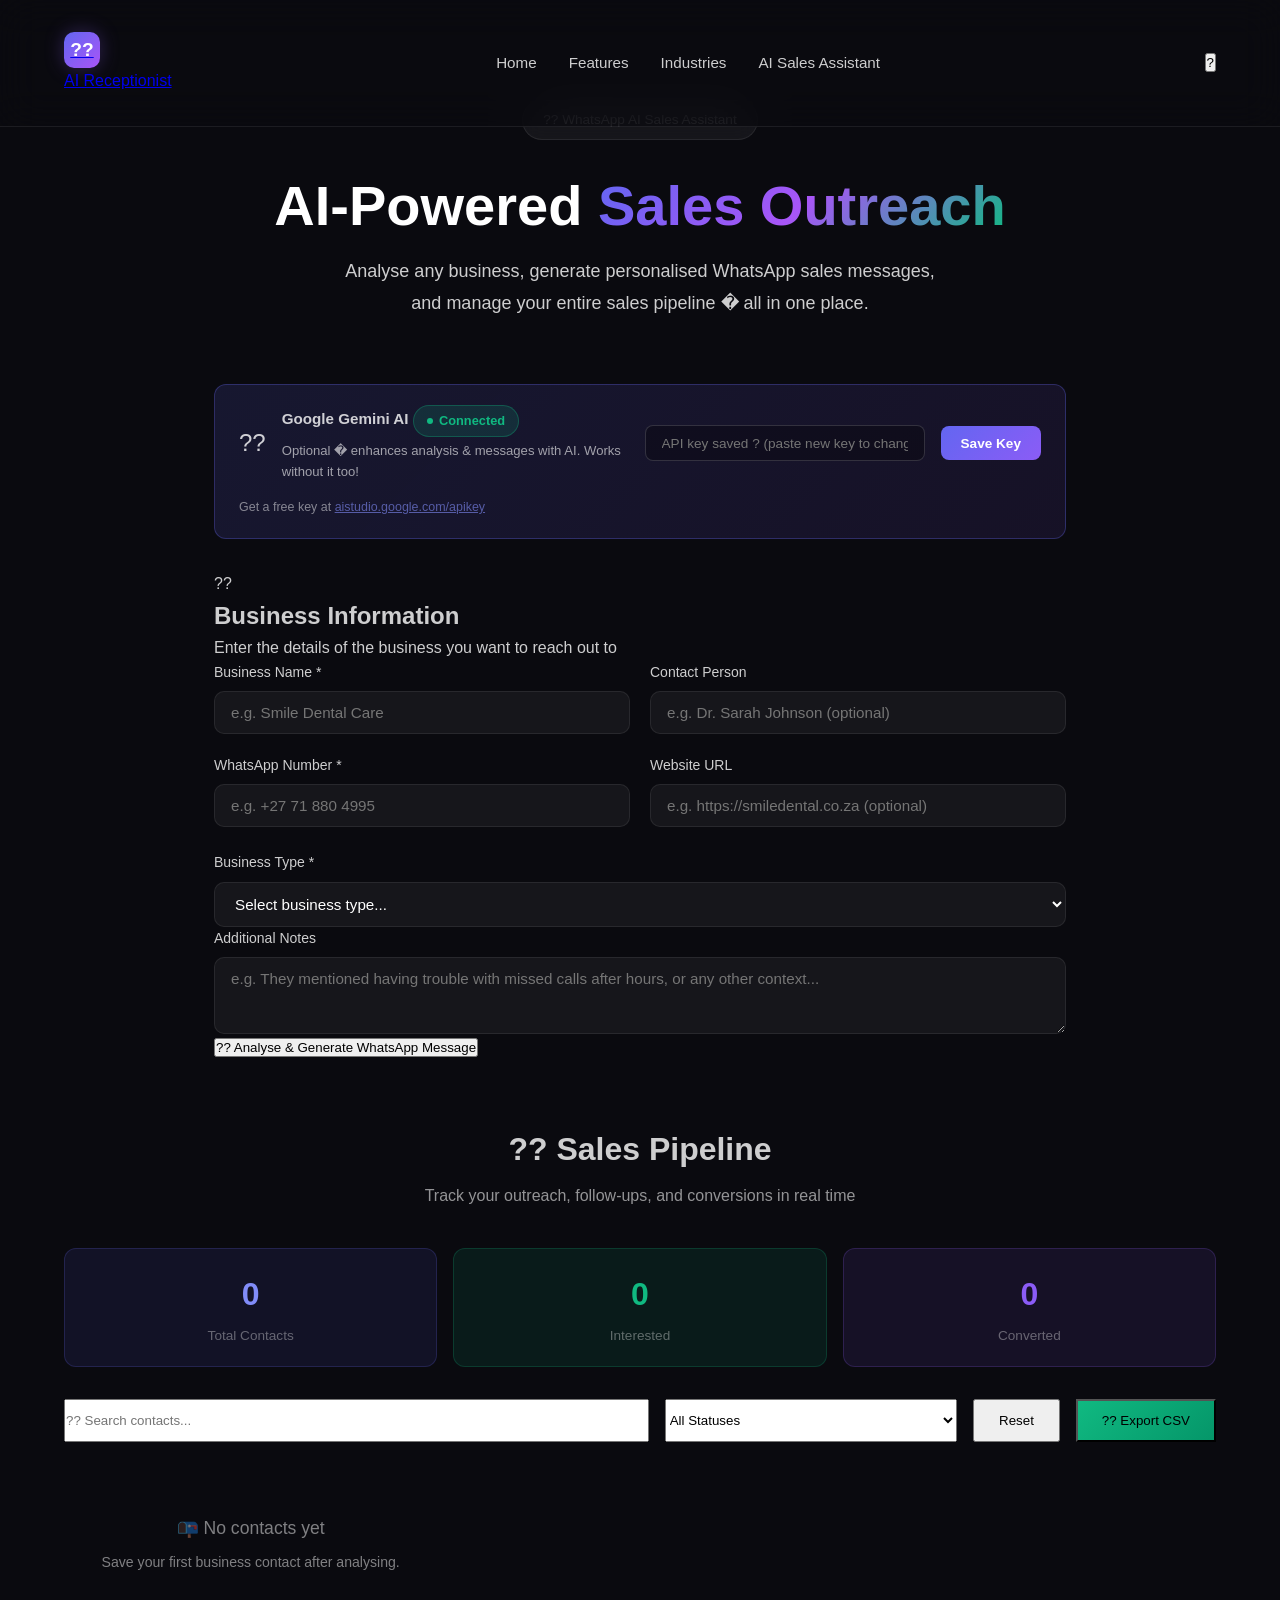
==== commit e9f624c5: "Fix all Unicode encoding: emojis, dashes, arrows now render correctly" ====
--- a/sales.html
+++ b/sales.html
@@ -3,7 +3,7 @@
 <head>
   <meta charset="UTF-8">
   <meta name="viewport" content="width=device-width, initial-scale=1.0">
-  <title>WhatsApp AI Sales Assistant — AI Receptionist</title>
+  <title>WhatsApp AI Sales Assistant � AI Receptionist</title>
   <link rel="stylesheet" href="style.css">
   <link rel="stylesheet" href="sales.css">
   <style>
@@ -113,11 +113,6 @@
     @keyframes spin {
       to { transform: rotate(360deg); }
     }
-
-    /* CRM View Toggle */
-    #crm-view {
-      display: none;
-    }
   </style>
 </head>
 <body>
@@ -126,7 +121,7 @@
   <nav class="navbar" id="navbar">
     <div class="nav-container">
       <a href="index.html" class="nav-logo">
-        <span class="logo-icon">📞</span>
+        <span class="logo-icon">??</span>
         <span>AI Receptionist</span>
       </a>
       <ul class="nav-links" id="navLinks">
@@ -134,21 +129,20 @@
         <li><a href="index.html#features">Features</a></li>
         <li><a href="index.html#industries">Industries</a></li>
         <li><a href="sales.html" class="active">AI Sales Assistant</a></li>
-        <li><a href="#" onclick="showCRM(); return false;">📊 Sales Pipeline</a></li>
       </ul>
-      <button class="nav-toggle" id="navToggle" onclick="toggleNav()">☰</button>
+      <button class="nav-toggle" id="navToggle" onclick="toggleNav()">?</button>
     </div>
   </nav>
 
   <!-- HERO -->
   <section class="hero" style="min-height:30vh;display:flex;align-items:center;padding-top:100px">
     <div class="hero-container">
-      <div class="hero-badge">🚀 WhatsApp AI Sales Assistant</div>
+      <div class="hero-badge">?? WhatsApp AI Sales Assistant</div>
       <h1 class="hero-title" style="font-size:clamp(2rem,5vw,3.5rem)">
         AI-Powered <span class="gradient-text">Sales Outreach</span>
       </h1>
       <p class="hero-subtitle">
-        Analyse any business, generate personalised WhatsApp sales messages, and manage your entire sales pipeline — all in one place.
+        Analyse any business, generate personalised WhatsApp sales messages, and manage your entire sales pipeline � all in one place.
       </p>
     </div>
   </section>
@@ -159,7 +153,7 @@
 
       <!-- API Key Banner (optional Gemini) -->
       <div class="api-banner" id="apiBanner">
-        <div class="api-banner-icon">🧠</div>
+        <div class="api-banner-icon">??</div>
         <div class="api-banner-text">
           <div class="api-banner-title">
             Google Gemini AI
@@ -168,7 +162,7 @@
               <span id="apiStatusText">Not connected</span>
             </span>
           </div>
-          <div class="api-banner-desc">Optional — enhances analysis & messages with AI. Works without it too!</div>
+          <div class="api-banner-desc">Optional � enhances analysis & messages with AI. Works without it too!</div>
         </div>
         <input type="password" class="api-banner-input" id="apiKeyInput" placeholder="Paste your Gemini API key (optional)">
         <button class="api-banner-btn" id="apiKeySaveBtn" onclick="saveApiKeyFromUI()">Save Key</button>
@@ -180,7 +174,7 @@
       <!-- CONTACT FORM -->
       <div class="form-card">
         <div class="form-header">
-          <span class="form-icon">📋</span>
+          <span class="form-icon">??</span>
           <div>
             <h2 class="form-title">Business Information</h2>
             <p class="form-subtitle">Enter the details of the business you want to reach out to</p>
@@ -211,20 +205,20 @@
             <label class="form-label" for="businessType">Business Type *</label>
             <select id="businessType" class="form-input" required>
               <option value="">Select business type...</option>
-              <option value="dental">🦷 Dental Practice</option>
-              <option value="medical">🏥 Medical / Clinic</option>
-              <option value="beauty">💅 Beauty Salon / Spa</option>
-              <option value="restaurant">🍽️ Restaurant</option>
-              <option value="fitness">🏋️ Fitness / Gym</option>
-              <option value="home-services">🔧 Home Services (Plumber, Electrician, etc.)</option>
-              <option value="real-estate">🏠 Real Estate / Rental</option>
-              <option value="legal">⚖️ Law Firm</option>
-              <option value="retail">🛍️ Retail Store</option>
-              <option value="auto">🔩 Auto Mechanic / Dealer</option>
-              <option value="education">📚 Education / Tutoring</option>
-              <option value="tech">💻 Tech / IT Services</option>
-              <option value="consulting">📊 Consulting</option>
-              <option value="other">📦 Other</option>
+              <option value="dental">?? Dental Practice</option>
+              <option value="medical">?? Medical / Clinic</option>
+              <option value="beauty">?? Beauty Salon / Spa</option>
+              <option value="restaurant">??? Restaurant</option>
+              <option value="fitness">??? Fitness / Gym</option>
+              <option value="home-services">?? Home Services (Plumber, Electrician, etc.)</option>
+              <option value="real-estate">?? Real Estate / Rental</option>
+              <option value="legal">?? Law Firm</option>
+              <option value="retail">??? Retail Store</option>
+              <option value="auto">?? Auto Mechanic / Dealer</option>
+              <option value="education">?? Education / Tutoring</option>
+              <option value="tech">?? Tech / IT Services</option>
+              <option value="consulting">?? Consulting</option>
+              <option value="other">?? Other</option>
             </select>
           </div>
 
@@ -234,7 +228,7 @@
           </div>
 
           <button type="submit" class="analyse-btn btn-gradient">
-            🚀 Analyse & Generate WhatsApp Message
+            ?? Analyse & Generate WhatsApp Message
           </button>
         </form>
       </div>
@@ -248,7 +242,7 @@
           <!-- LEFT: Analysis -->
           <div class="result-card" id="analysisSection" style="display:block">
             <div class="result-header">
-              <span class="result-icon">🔍</span>
+              <span class="result-icon">??</span>
               <div>
                 <div class="result-title">Business Analysis</div>
                 <div class="result-subtitle">AI-generated insights</div>
@@ -257,12 +251,12 @@
             <div id="analysisContent"></div>
           </div>
 
-          <!-- RIGHT: Strategy + Follow-ups -->
+          <!-- RIGHT: Message + Strategy -->
           <div>
             <!-- Strategy -->
             <div class="result-card" style="margin-bottom:1.5rem">
               <div class="result-header">
-                <span class="result-icon">🎯</span>
+                <span class="result-icon">??</span>
                 <div>
                   <div class="result-title">Sales Strategy</div>
                   <div class="result-subtitle">Personalised approach</div>
@@ -274,7 +268,7 @@
             <!-- Follow-ups -->
             <div class="result-card">
               <div class="result-header">
-                <span class="result-icon">📌</span>
+                <span class="result-icon">??</span>
                 <div>
                   <div class="result-title">Follow-Up Plan</div>
                   <div class="result-subtitle">Keep the conversation going</div>
@@ -288,7 +282,7 @@
         <!-- WhatsApp Message (full width) -->
         <div class="result-card" style="background:linear-gradient(135deg,rgba(37,211,102,0.08),rgba(37,211,102,0.02));border-color:rgba(37,211,102,0.2)">
           <div class="result-header">
-            <span class="result-icon" style="background:rgba(37,211,102,0.15)">💬</span>
+            <span class="result-icon" style="background:rgba(37,211,102,0.15)">??</span>
             <div>
               <div class="result-title">Your WhatsApp Message</div>
               <div class="result-subtitle">Copy and send via WhatsApp</div>
@@ -296,20 +290,19 @@
           </div>
           <textarea id="messageTextarea" class="form-input" style="width:100%;min-height:200px;resize:vertical;font-size:0.95rem;line-height:1.7;margin:1rem 0;background:rgba(0,0,0,0.2);border-color:rgba(37,211,102,0.2);color:white" placeholder="Your AI-generated message will appear here..."></textarea>
           <div style="display:flex;gap:0.75rem;flex-wrap:wrap">
-            <button type="button" class="btn-gradient" style="flex:1;padding:0.875rem" onclick="copyMessage()">📋 Copy Message</button>
-            <button type="button" class="btn-gradient" style="flex:1;padding:0.875rem;background:linear-gradient(135deg,#25d366,#128c7e)" onclick="sendViaWhatsApp()">📤 Send via WhatsApp</button>
-            <button type="button" class="btn-gradient" style="flex:1;padding:0.875rem;background:linear-gradient(135deg,#6366f1,#8b5cf6)" onclick="saveContact()">💾 Save Contact</button>
+            <button type="button" class="btn-gradient" style="flex:1;padding:0.875rem" onclick="copyMessage()">?? Copy Message</button>
+            <button type="button" class="btn-gradient" style="flex:1;padding:0.875rem;background:linear-gradient(135deg,#25d366,#128c7e)" onclick="sendViaWhatsApp()">?? Send via WhatsApp</button>
+            <button type="button" class="btn-gradient" style="flex:1;padding:0.875rem;background:linear-gradient(135deg,#6366f1,#8b5cf6)" onclick="saveContact()">?? Save Contact</button>
           </div>
         </div>
       </div>
     </div>
   </section>
 
-  <!-- CRM VIEW -->
-  <section class="crm-section" id="crm-view" style="padding:4rem 1.5rem;max-width:1200px;margin:0 auto">
-    <div style="text-align:center;margin-bottom:2.5rem">
-      <button type="button" class="btn-gradient" onclick="showTool()" style="padding:0.75rem 1.5rem;margin-bottom:1rem;background:linear-gradient(135deg,#6366f1,#8b5cf6)">← Back to Tool</button>
-      <h2 style="font-size:2rem;margin-bottom:0.5rem">📊 Sales Pipeline</h2>
+  <!-- CRM SECTION -->
+  <section class="crm-section" id="crmSection" style="padding:4rem 1.5rem;max-width:1200px;margin:0 auto">
+    <div class="crm-header" style="text-align:center;margin-bottom:2.5rem">
+      <h2 style="font-size:2rem;margin-bottom:0.5rem">?? Sales Pipeline</h2>
       <p style="opacity:0.7;max-width:500px;margin:0 auto">Track your outreach, follow-ups, and conversions in real time</p>
     </div>
 
@@ -331,7 +324,7 @@
 
     <!-- Search & Filter -->
     <div style="display:flex;gap:1rem;margin-bottom:1.5rem;flex-wrap:wrap">
-      <input type="text" id="searchInput" class="form-input" placeholder="🔍 Search contacts..." style="flex:2;min-width:200px">
+      <input type="text" id="searchInput" class="form-input" placeholder="?? Search contacts..." style="flex:2;min-width:200px">
       <select id="filterSelect" class="form-input" style="flex:1;min-width:150px">
         <option value="all">All Statuses</option>
         <option value="new">New</option>
@@ -341,7 +334,7 @@
         <option value="converted">Converted</option>
       </select>
       <button type="button" class="btn-gradient" onclick="resetFilter()" style="padding:0.75rem 1.5rem">Reset</button>
-      <button type="button" class="btn-gradient" onclick="exportContacts()" style="padding:0.75rem 1.5rem;background:linear-gradient(135deg,#10b981,#059669)">📥 Export CSV</button>
+      <button type="button" class="btn-gradient" onclick="exportContacts()" style="padding:0.75rem 1.5rem;background:linear-gradient(135deg,#10b981,#059669)">?? Export CSV</button>
     </div>
 
     <!-- Contacts List -->
@@ -352,6 +345,95 @@
   <div id="contactModal" style="display:none;position:fixed;inset:0;background:rgba(0,0,0,0.75);z-index:1000;backdrop-filter:blur(8px);align-items:center;justify-content:center"></div>
 
   <script src="sales.js"></script>
+  <script>
+    // ===== API KEY MANAGEMENT =====
+    function saveApiKeyFromUI() {
+      const input = document.getElementById('apiKeyInput');
+      const key = input.value.trim();
+      setApiKey(key);
+      updateApiStatus();
+      if (key) {
+        showToast('?? Gemini AI connected! Your messages will be AI-enhanced.');
+      } else {
+        showToast('?? API key cleared. Using built-in templates.');
+      }
+    }
+
+    function updateApiStatus() {
+      const key = getApiKey();
+      const status = document.getElementById('apiStatus');
+      const text = document.getElementById('apiStatusText');
+      const input = document.getElementById('apiKeyInput');
+
+      if (key) {
+        status.className = 'api-status active';
+        text.textContent = 'Connected';
+        input.value = ''; // Don't show the key
+        input.placeholder = 'API key saved ? (paste new key to change)';
+      } else {
+        status.className = 'api-status inactive';
+        text.textContent = 'Not connected';
+        input.placeholder = 'Paste your Gemini API key (optional)';
+      }
+    }
+
+    // Simple toast
+    function showToast(message) {
+      const toast = document.createElement('div');
+      toast.style.cssText = 'position:fixed;bottom:2rem;right:2rem;background:linear-gradient(135deg,#6366f1,#8b5cf6);color:white;padding:1rem 1.5rem;border-radius:12px;font-size:0.9rem;font-weight:600;z-index:10000;box-shadow:0 8px 32px rgba(99,102,241,0.4);animation:slideUp 0.3s ease';
+      toast.textContent = message;
+      document.body.appendChild(toast);
+      setTimeout(() => {
+        toast.style.animation = 'slideUp 0.3s ease reverse';
+        setTimeout(() => toast.remove(), 300);
+      }, 3000);
+    }
+
+    // WhatsApp send
+    function sendViaWhatsApp() {
+      const message = document.getElementById('messageTextarea').value.trim();
+      if (!message) {
+        showToast('?? No message to send');
+        return;
+      }
+      const phone = document.getElementById('phoneNumber').value.trim().replace(/[\s\-()]/g, '');
+      const url = `https://wa.me/${phone}?text=${encodeURIComponent(message)}`;
+      window.open(url, '_blank');
+    }
+
+    // Copy message
+    function copyMessage() {
+      const message = document.getElementById('messageTextarea').value.trim();
+      if (!message) {
+        showToast('?? No message to copy');
+        return;
+      }
+      navigator.clipboard.writeText(message).then(() => {
+        showToast('? Message copied to clipboard!');
+      }).catch(() => {
+        // Fallback
+        const ta = document.getElementById('messageTextarea');
+        ta.select();
+        document.execCommand('copy');
+        showToast('? Message copied!');
+      });
+    }
+
+    // Override the generateWhatsAppMessage call to show loading
+    const originalHandleSubmit = handleFormSubmit;
+
+    // Show results section when analysis is done
+    const origRenderAnalysis = renderAnalysis;
+    renderAnalysis = function(data, analysis) {
+      document.getElementById('resultsSection').style.display = 'block';
+      origRenderAnalysis(data, analysis);
+    };
+
+    // Initialize API status on load
+    document.addEventListener('DOMContentLoaded', () => {
+      updateApiStatus();
+    });
+  </script>
 
   <style>
     @keyframes slideUp {
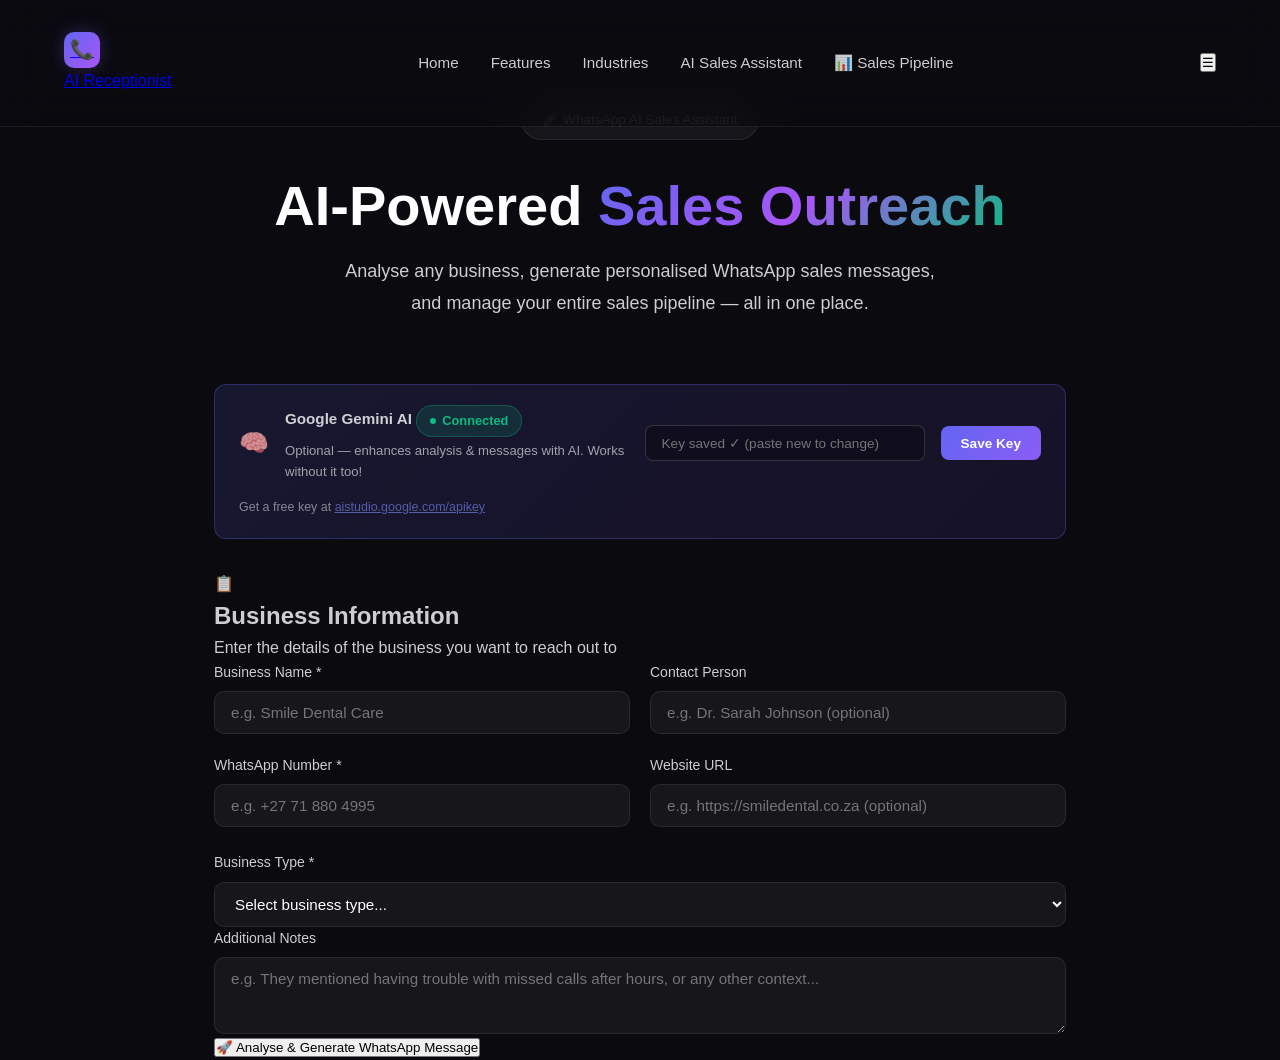
==== commit d856d3e3: "Restore sales.html from clean commit with proper Unicode encoding" ====
--- a/sales.html
+++ b/sales.html
@@ -3,7 +3,7 @@
 <head>
   <meta charset="UTF-8">
   <meta name="viewport" content="width=device-width, initial-scale=1.0">
-  <title>WhatsApp AI Sales Assistant � AI Receptionist</title>
+  <title>WhatsApp AI Sales Assistant — AI Receptionist</title>
   <link rel="stylesheet" href="style.css">
   <link rel="stylesheet" href="sales.css">
   <style>
@@ -113,6 +113,11 @@
     @keyframes spin {
       to { transform: rotate(360deg); }
     }
+
+    /* CRM View Toggle */
+    #crm-view {
+      display: none;
+    }
   </style>
 </head>
 <body>
@@ -121,7 +126,7 @@
   <nav class="navbar" id="navbar">
     <div class="nav-container">
       <a href="index.html" class="nav-logo">
-        <span class="logo-icon">??</span>
+        <span class="logo-icon">📞</span>
         <span>AI Receptionist</span>
       </a>
       <ul class="nav-links" id="navLinks">
@@ -129,20 +134,21 @@
         <li><a href="index.html#features">Features</a></li>
         <li><a href="index.html#industries">Industries</a></li>
         <li><a href="sales.html" class="active">AI Sales Assistant</a></li>
+        <li><a href="#" onclick="showCRM(); return false;">📊 Sales Pipeline</a></li>
       </ul>
-      <button class="nav-toggle" id="navToggle" onclick="toggleNav()">?</button>
+      <button class="nav-toggle" id="navToggle" onclick="toggleNav()">☰</button>
     </div>
   </nav>
 
   <!-- HERO -->
   <section class="hero" style="min-height:30vh;display:flex;align-items:center;padding-top:100px">
     <div class="hero-container">
-      <div class="hero-badge">?? WhatsApp AI Sales Assistant</div>
+      <div class="hero-badge">🚀 WhatsApp AI Sales Assistant</div>
       <h1 class="hero-title" style="font-size:clamp(2rem,5vw,3.5rem)">
         AI-Powered <span class="gradient-text">Sales Outreach</span>
       </h1>
       <p class="hero-subtitle">
-        Analyse any business, generate personalised WhatsApp sales messages, and manage your entire sales pipeline � all in one place.
+        Analyse any business, generate personalised WhatsApp sales messages, and manage your entire sales pipeline — all in one place.
       </p>
     </div>
   </section>
@@ -153,7 +159,7 @@
 
       <!-- API Key Banner (optional Gemini) -->
       <div class="api-banner" id="apiBanner">
-        <div class="api-banner-icon">??</div>
+        <div class="api-banner-icon">🧠</div>
         <div class="api-banner-text">
           <div class="api-banner-title">
             Google Gemini AI
@@ -162,7 +168,7 @@
               <span id="apiStatusText">Not connected</span>
             </span>
           </div>
-          <div class="api-banner-desc">Optional � enhances analysis & messages with AI. Works without it too!</div>
+          <div class="api-banner-desc">Optional — enhances analysis & messages with AI. Works without it too!</div>
         </div>
         <input type="password" class="api-banner-input" id="apiKeyInput" placeholder="Paste your Gemini API key (optional)">
         <button class="api-banner-btn" id="apiKeySaveBtn" onclick="saveApiKeyFromUI()">Save Key</button>
@@ -174,7 +180,7 @@
       <!-- CONTACT FORM -->
       <div class="form-card">
         <div class="form-header">
-          <span class="form-icon">??</span>
+          <span class="form-icon">📋</span>
           <div>
             <h2 class="form-title">Business Information</h2>
             <p class="form-subtitle">Enter the details of the business you want to reach out to</p>
@@ -205,20 +211,20 @@
             <label class="form-label" for="businessType">Business Type *</label>
             <select id="businessType" class="form-input" required>
               <option value="">Select business type...</option>
-              <option value="dental">?? Dental Practice</option>
-              <option value="medical">?? Medical / Clinic</option>
-              <option value="beauty">?? Beauty Salon / Spa</option>
-              <option value="restaurant">??? Restaurant</option>
-              <option value="fitness">??? Fitness / Gym</option>
-              <option value="home-services">?? Home Services (Plumber, Electrician, etc.)</option>
-              <option value="real-estate">?? Real Estate / Rental</option>
-              <option value="legal">?? Law Firm</option>
-              <option value="retail">??? Retail Store</option>
-              <option value="auto">?? Auto Mechanic / Dealer</option>
-              <option value="education">?? Education / Tutoring</option>
-              <option value="tech">?? Tech / IT Services</option>
-              <option value="consulting">?? Consulting</option>
-              <option value="other">?? Other</option>
+              <option value="dental">🦷 Dental Practice</option>
+              <option value="medical">🏥 Medical / Clinic</option>
+              <option value="beauty">💅 Beauty Salon / Spa</option>
+              <option value="restaurant">🍽️ Restaurant</option>
+              <option value="fitness">🏋️ Fitness / Gym</option>
+              <option value="home-services">🔧 Home Services (Plumber, Electrician, etc.)</option>
+              <option value="real-estate">🏠 Real Estate / Rental</option>
+              <option value="legal">⚖️ Law Firm</option>
+              <option value="retail">🛍️ Retail Store</option>
+              <option value="auto">🔩 Auto Mechanic / Dealer</option>
+              <option value="education">📚 Education / Tutoring</option>
+              <option value="tech">💻 Tech / IT Services</option>
+              <option value="consulting">📊 Consulting</option>
+              <option value="other">📦 Other</option>
             </select>
           </div>
 
@@ -228,7 +234,7 @@
           </div>
 
           <button type="submit" class="analyse-btn btn-gradient">
-            ?? Analyse & Generate WhatsApp Message
+            🚀 Analyse & Generate WhatsApp Message
           </button>
         </form>
       </div>
@@ -242,7 +248,7 @@
           <!-- LEFT: Analysis -->
           <div class="result-card" id="analysisSection" style="display:block">
             <div class="result-header">
-              <span class="result-icon">??</span>
+              <span class="result-icon">🔍</span>
               <div>
                 <div class="result-title">Business Analysis</div>
                 <div class="result-subtitle">AI-generated insights</div>
@@ -251,12 +257,12 @@
             <div id="analysisContent"></div>
           </div>
 
-          <!-- RIGHT: Message + Strategy -->
+          <!-- RIGHT: Strategy + Follow-ups -->
           <div>
             <!-- Strategy -->
             <div class="result-card" style="margin-bottom:1.5rem">
               <div class="result-header">
-                <span class="result-icon">??</span>
+                <span class="result-icon">🎯</span>
                 <div>
                   <div class="result-title">Sales Strategy</div>
                   <div class="result-subtitle">Personalised approach</div>
@@ -268,7 +274,7 @@
             <!-- Follow-ups -->
             <div class="result-card">
               <div class="result-header">
-                <span class="result-icon">??</span>
+                <span class="result-icon">📌</span>
                 <div>
                   <div class="result-title">Follow-Up Plan</div>
                   <div class="result-subtitle">Keep the conversation going</div>
@@ -282,7 +288,7 @@
         <!-- WhatsApp Message (full width) -->
         <div class="result-card" style="background:linear-gradient(135deg,rgba(37,211,102,0.08),rgba(37,211,102,0.02));border-color:rgba(37,211,102,0.2)">
           <div class="result-header">
-            <span class="result-icon" style="background:rgba(37,211,102,0.15)">??</span>
+            <span class="result-icon" style="background:rgba(37,211,102,0.15)">💬</span>
             <div>
               <div class="result-title">Your WhatsApp Message</div>
               <div class="result-subtitle">Copy and send via WhatsApp</div>
@@ -290,19 +296,20 @@
           </div>
           <textarea id="messageTextarea" class="form-input" style="width:100%;min-height:200px;resize:vertical;font-size:0.95rem;line-height:1.7;margin:1rem 0;background:rgba(0,0,0,0.2);border-color:rgba(37,211,102,0.2);color:white" placeholder="Your AI-generated message will appear here..."></textarea>
           <div style="display:flex;gap:0.75rem;flex-wrap:wrap">
-            <button type="button" class="btn-gradient" style="flex:1;padding:0.875rem" onclick="copyMessage()">?? Copy Message</button>
-            <button type="button" class="btn-gradient" style="flex:1;padding:0.875rem;background:linear-gradient(135deg,#25d366,#128c7e)" onclick="sendViaWhatsApp()">?? Send via WhatsApp</button>
-            <button type="button" class="btn-gradient" style="flex:1;padding:0.875rem;background:linear-gradient(135deg,#6366f1,#8b5cf6)" onclick="saveContact()">?? Save Contact</button>
+            <button type="button" class="btn-gradient" style="flex:1;padding:0.875rem" onclick="copyMessage()">📋 Copy Message</button>
+            <button type="button" class="btn-gradient" style="flex:1;padding:0.875rem;background:linear-gradient(135deg,#25d366,#128c7e)" onclick="sendViaWhatsApp()">📤 Send via WhatsApp</button>
+            <button type="button" class="btn-gradient" style="flex:1;padding:0.875rem;background:linear-gradient(135deg,#6366f1,#8b5cf6)" onclick="saveContact()">💾 Save Contact</button>
           </div>
         </div>
       </div>
     </div>
   </section>
 
-  <!-- CRM SECTION -->
-  <section class="crm-section" id="crmSection" style="padding:4rem 1.5rem;max-width:1200px;margin:0 auto">
-    <div class="crm-header" style="text-align:center;margin-bottom:2.5rem">
-      <h2 style="font-size:2rem;margin-bottom:0.5rem">?? Sales Pipeline</h2>
+  <!-- CRM VIEW -->
+  <section class="crm-section" id="crm-view" style="padding:4rem 1.5rem;max-width:1200px;margin:0 auto">
+    <div style="text-align:center;margin-bottom:2.5rem">
+      <button type="button" class="btn-gradient" onclick="showTool()" style="padding:0.75rem 1.5rem;margin-bottom:1rem;background:linear-gradient(135deg,#6366f1,#8b5cf6)">← Back to Tool</button>
+      <h2 style="font-size:2rem;margin-bottom:0.5rem">📊 Sales Pipeline</h2>
       <p style="opacity:0.7;max-width:500px;margin:0 auto">Track your outreach, follow-ups, and conversions in real time</p>
     </div>
 
@@ -324,7 +331,7 @@
 
     <!-- Search & Filter -->
     <div style="display:flex;gap:1rem;margin-bottom:1.5rem;flex-wrap:wrap">
-      <input type="text" id="searchInput" class="form-input" placeholder="?? Search contacts..." style="flex:2;min-width:200px">
+      <input type="text" id="searchInput" class="form-input" placeholder="🔍 Search contacts..." style="flex:2;min-width:200px">
       <select id="filterSelect" class="form-input" style="flex:1;min-width:150px">
         <option value="all">All Statuses</option>
         <option value="new">New</option>
@@ -334,7 +341,7 @@
         <option value="converted">Converted</option>
       </select>
       <button type="button" class="btn-gradient" onclick="resetFilter()" style="padding:0.75rem 1.5rem">Reset</button>
-      <button type="button" class="btn-gradient" onclick="exportContacts()" style="padding:0.75rem 1.5rem;background:linear-gradient(135deg,#10b981,#059669)">?? Export CSV</button>
+      <button type="button" class="btn-gradient" onclick="exportContacts()" style="padding:0.75rem 1.5rem;background:linear-gradient(135deg,#10b981,#059669)">📥 Export CSV</button>
     </div>
 
     <!-- Contacts List -->
@@ -345,95 +352,6 @@
   <div id="contactModal" style="display:none;position:fixed;inset:0;background:rgba(0,0,0,0.75);z-index:1000;backdrop-filter:blur(8px);align-items:center;justify-content:center"></div>
 
   <script src="sales.js"></script>
-  <script>
-    // ===== API KEY MANAGEMENT =====
-    function saveApiKeyFromUI() {
-      const input = document.getElementById('apiKeyInput');
-      const key = input.value.trim();
-      setApiKey(key);
-      updateApiStatus();
-      if (key) {
-        showToast('?? Gemini AI connected! Your messages will be AI-enhanced.');
-      } else {
-        showToast('?? API key cleared. Using built-in templates.');
-      }
-    }
-
-    function updateApiStatus() {
-      const key = getApiKey();
-      const status = document.getElementById('apiStatus');
-      const text = document.getElementById('apiStatusText');
-      const input = document.getElementById('apiKeyInput');
-
-      if (key) {
-        status.className = 'api-status active';
-        text.textContent = 'Connected';
-        input.value = ''; // Don't show the key
-        input.placeholder = 'API key saved ? (paste new key to change)';
-      } else {
-        status.className = 'api-status inactive';
-        text.textContent = 'Not connected';
-        input.placeholder = 'Paste your Gemini API key (optional)';
-      }
-    }
-
-    // Simple toast
-    function showToast(message) {
-      const toast = document.createElement('div');
-      toast.style.cssText = 'position:fixed;bottom:2rem;right:2rem;background:linear-gradient(135deg,#6366f1,#8b5cf6);color:white;padding:1rem 1.5rem;border-radius:12px;font-size:0.9rem;font-weight:600;z-index:10000;box-shadow:0 8px 32px rgba(99,102,241,0.4);animation:slideUp 0.3s ease';
-      toast.textContent = message;
-      document.body.appendChild(toast);
-      setTimeout(() => {
-        toast.style.animation = 'slideUp 0.3s ease reverse';
-        setTimeout(() => toast.remove(), 300);
-      }, 3000);
-    }
-
-    // WhatsApp send
-    function sendViaWhatsApp() {
-      const message = document.getElementById('messageTextarea').value.trim();
-      if (!message) {
-        showToast('?? No message to send');
-        return;
-      }
-      const phone = document.getElementById('phoneNumber').value.trim().replace(/[\s\-()]/g, '');
-      const url = `https://wa.me/${phone}?text=${encodeURIComponent(message)}`;
-      window.open(url, '_blank');
-    }
-
-    // Copy message
-    function copyMessage() {
-      const message = document.getElementById('messageTextarea').value.trim();
-      if (!message) {
-        showToast('?? No message to copy');
-        return;
-      }
-      navigator.clipboard.writeText(message).then(() => {
-        showToast('? Message copied to clipboard!');
-      }).catch(() => {
-        // Fallback
-        const ta = document.getElementById('messageTextarea');
-        ta.select();
-        document.execCommand('copy');
-        showToast('? Message copied!');
-      });
-    }
-
-    // Override the generateWhatsAppMessage call to show loading
-    const originalHandleSubmit = handleFormSubmit;
-
-    // Show results section when analysis is done
-    const origRenderAnalysis = renderAnalysis;
-    renderAnalysis = function(data, analysis) {
-      document.getElementById('resultsSection').style.display = 'block';
-      origRenderAnalysis(data, analysis);
-    };
-
-    // Initialize API status on load
-    document.addEventListener('DOMContentLoaded', () => {
-      updateApiStatus();
-    });
-  </script>
 
   <style>
     @keyframes slideUp {
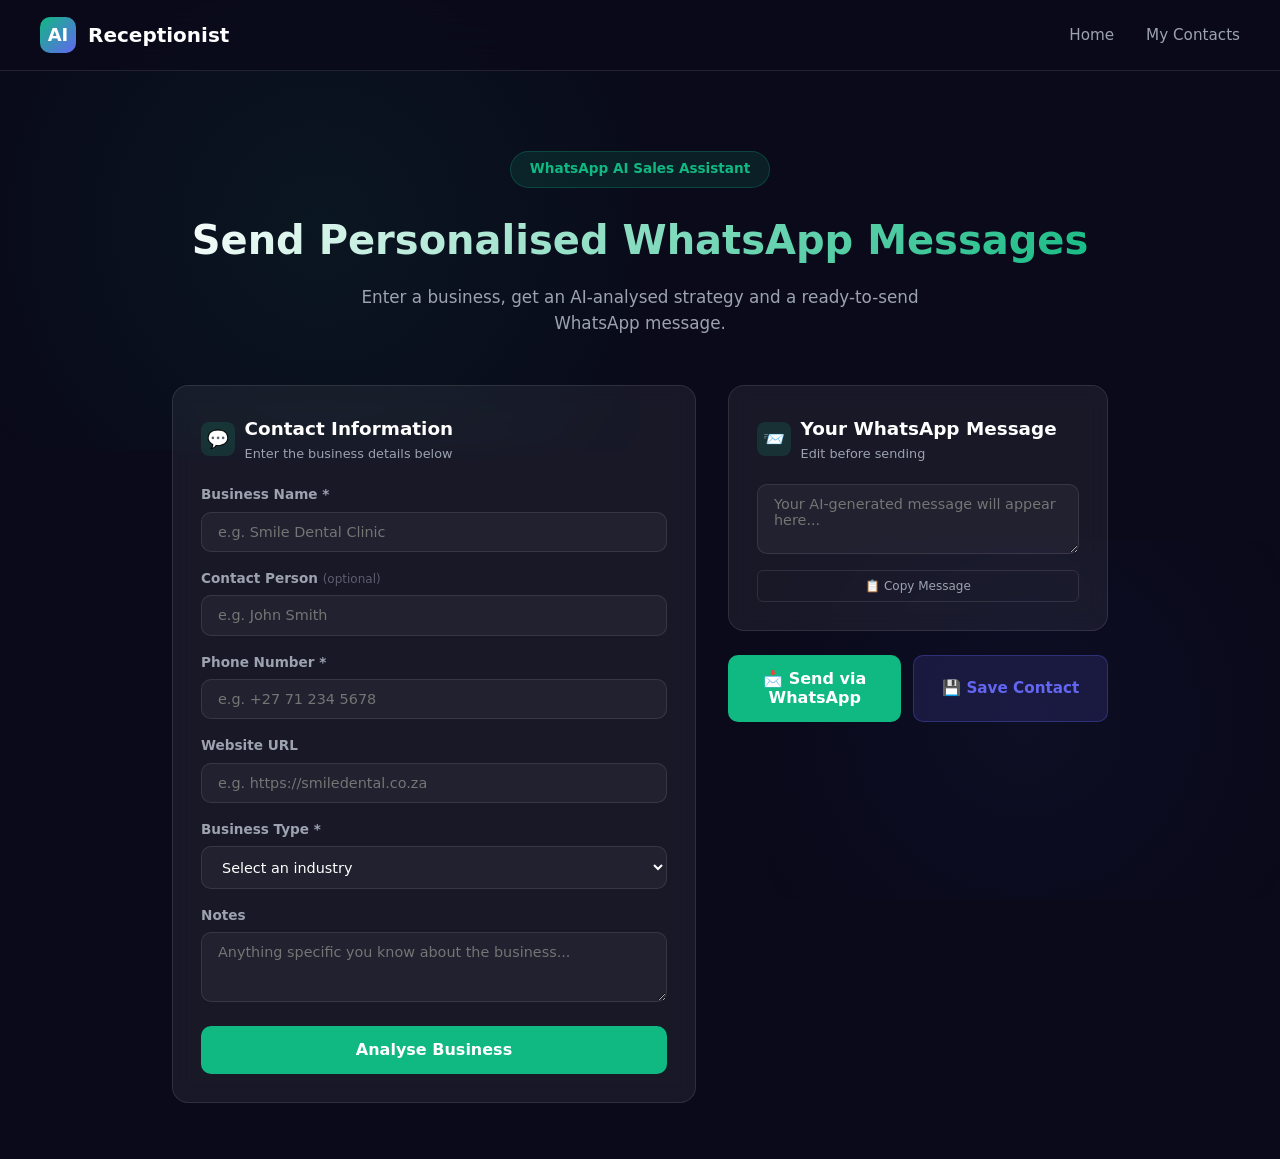
==== commit 6a55b642: "Fix encoding: restore clean UTF-8 in index.html and sales.html" ====
--- a/sales.html
+++ b/sales.html
@@ -4,366 +4,376 @@
   <meta charset="UTF-8">
   <meta name="viewport" content="width=device-width, initial-scale=1.0">
   <title>WhatsApp AI Sales Assistant — AI Receptionist</title>
-  <link rel="stylesheet" href="style.css">
-  <link rel="stylesheet" href="sales.css">
   <style>
-    /* API Key Banner */
-    .api-banner {
-      background: linear-gradient(135deg, rgba(99,102,241,0.15), rgba(139,92,246,0.1));
-      border: 1px solid rgba(99,102,241,0.3);
-      border-radius: 12px;
-      padding: 1.25rem 1.5rem;
-      margin-bottom: 2rem;
-      display: flex;
-      align-items: center;
-      gap: 1rem;
-      flex-wrap: wrap;
+    *{margin:0;padding:0;box-sizing:border-box}
+    :root{
+      --bg-primary:#0a0a1a;--bg-secondary:rgba(255,255,255,0.04);
+      --bg-card:rgba(255,255,255,0.06);--text-primary:#fff;--text-secondary:#9ca3af;
+      --accent-primary:#10b981;--accent-secondary:#6366f1;--accent-warm:#f59e0b;
+      --border-color:rgba(255,255,255,0.1);--shadow-glow:0 0 30px rgba(16,185,129,.2);
     }
-    .api-banner-icon {
-      font-size: 1.5rem;
-    }
-    .api-banner-text {
-      flex: 1;
-      min-width: 200px;
-    }
-    .api-banner-title {
-      font-weight: 700;
-      font-size: 0.95rem;
-      margin-bottom: 0.2rem;
-    }
-    .api-banner-desc {
-      font-size: 0.82rem;
-      opacity: 0.75;
-    }
-    .api-banner-input {
-      padding: 0.6rem 1rem;
-      background: rgba(0,0,0,0.3);
-      border: 1px solid rgba(255,255,255,0.15);
-      border-radius: 8px;
-      color: white;
-      font-size: 0.85rem;
-      min-width: 280px;
-      outline: none;
-      transition: border-color 0.2s;
-    }
-    .api-banner-input:focus {
-      border-color: rgba(99,102,241,0.6);
-    }
-    .api-banner-btn {
-      padding: 0.6rem 1.25rem;
-      background: linear-gradient(135deg, #6366f1, #8b5cf6);
-      border: none;
-      border-radius: 8px;
-      color: white;
-      font-weight: 600;
-      font-size: 0.85rem;
-      cursor: pointer;
-      transition: transform 0.15s;
-    }
-    .api-banner-btn:hover {
-      transform: translateY(-1px);
-    }
-    .api-status {
-      display: inline-flex;
-      align-items: center;
-      gap: 0.4rem;
-      font-size: 0.8rem;
-      padding: 0.3rem 0.8rem;
-      border-radius: 20px;
-      font-weight: 600;
-    }
-    .api-status.active {
-      background: rgba(16,185,129,0.15);
-      color: #10b981;
-      border: 1px solid rgba(16,185,129,0.3);
-    }
-    .api-status.inactive {
-      background: rgba(245,158,11,0.15);
-      color: #f59e0b;
-      border: 1px solid rgba(245,158,11,0.3);
-    }
-    .api-status-dot {
-      width: 6px;
-      height: 6px;
-      border-radius: 50%;
-      display: inline-block;
-    }
-    .api-status.active .api-status-dot { background: #10b981; }
-    .api-status.inactive .api-status-dot { background: #f59e0b; }
-
-    /* Loading Spinner */
-    .analyse-btn.loading {
-      position: relative;
-      color: transparent !important;
-    }
-    .analyse-btn.loading::after {
-      content: '';
-      position: absolute;
-      width: 20px;
-      height: 20px;
-      top: 50%;
-      left: 50%;
-      margin-left: -10px;
-      margin-top: -10px;
-      border: 2px solid rgba(255,255,255,0.3);
-      border-top-color: white;
-      border-radius: 50%;
-      animation: spin 0.6s linear infinite;
-    }
-    @keyframes spin {
-      to { transform: rotate(360deg); }
-    }
-
-    /* CRM View Toggle */
-    #crm-view {
-      display: none;
+    body{font-family:'Segoe UI',system-ui,-apple-system,sans-serif;background:var(--bg-primary);color:var(--text-primary);line-height:1.6;min-height:100vh}
+    body::before{content:'';position:fixed;top:0;left:0;width:50%;height:50%;background:radial-gradient(circle,rgba(16,185,129,.07),transparent);pointer-events:none;z-index:0}
+    body::after{content:'';position:fixed;bottom:0;right:0;width:40%;height:40%;background:radial-gradient(circle,rgba(99,102,241,.05),transparent);pointer-events:none;z-index:0}
+
+    .nav{position:sticky;top:0;z-index:100;background:rgba(10,10,26,.85);backdrop-filter:blur(20px);border-bottom:1px solid var(--border-color);padding:0 2rem}
+    .nav-inner{max-width:1200px;margin:0 auto;display:flex;align-items:center;justify-content:space-between;height:70px}
+    .nav-logo{display:flex;align-items:center;gap:.75rem;font-size:1.25rem;font-weight:800;text-decoration:none;color:var(--text-primary)}
+    .nav-logo-icon{width:36px;height:36px;background:linear-gradient(135deg,var(--accent-primary),var(--accent-secondary));border-radius:10px;display:flex;align-items:center;justify-content:center;font-size:18px}
+    .nav-links{display:flex;gap:2rem}
+    .nav-links a{color:var(--text-secondary);text-decoration:none;font-size:.95rem;transition:color .2s}
+    .nav-links a:hover{color:var(--accent-primary)}
+
+    .container{max-width:1000px;margin:0 auto;padding:2rem;position:relative;z-index:1}
+    .hero{text-align:center;padding:3rem 0 1.5rem}
+    .hero-badge{display:inline-block;background:rgba(16,185,129,.12);color:var(--accent-primary);padding:.4rem 1.2rem;border-radius:50px;font-size:.85rem;font-weight:600;border:1px solid rgba(16,185,129,.25);margin-bottom:1.25rem}
+    .hero h1{font-size:2.5rem;font-weight:800;background:linear-gradient(135deg,#fff,var(--accent-primary));-webkit-background-clip:text;-webkit-text-fill-color:transparent;margin-bottom:.75rem}
+    .hero p{color:var(--text-secondary);font-size:1.05rem;max-width:560px;margin:0 auto}
+
+    .page-grid{display:grid;grid-template-columns:1fr 380px;gap:2rem;margin-top:1.5rem}
+
+    .panel{background:var(--bg-card);border:1px solid var(--border-color);border-radius:16px;padding:1.75rem;margin-bottom:1.5rem;backdrop-filter:blur(10px)}
+    .panel-header{display:flex;align-items:center;gap:.6rem;margin-bottom:1.25rem}
+    .panel-icon{width:34px;height:34px;border-radius:8px;background:rgba(16,185,129,.15);display:flex;align-items:center;justify-content:center;font-size:1.1rem}
+    .panel-title{font-size:1.15rem;font-weight:700}
+    .panel-subtitle{font-size:.8rem;color:var(--text-secondary)}
+
+    .form-group{margin-bottom:1rem}
+    label{display:block;font-size:.85rem;font-weight:600;color:var(--text-secondary);margin-bottom:.35rem}
+    .optional{font-weight:400;opacity:.5;font-size:.75rem}
+    input,select,textarea{width:100%;padding:.7rem 1rem;background:var(--bg-secondary);border:1px solid var(--border-color);border-radius:10px;color:var(--text-primary);font-size:.9rem;font-family:inherit;transition:border-color .2s,box-shadow .2s;outline:none}
+    input:focus,select:focus,textarea:focus{border-color:var(--accent-primary);box-shadow:0 0 0 3px rgba(16,185,129,.1)}
+    textarea{min-height:70px;resize:vertical}
+    select option{background:#1a1a2e;color:#fff}
+
+    .btn{display:inline-flex;align-items:center;justify-content:center;gap:.5rem;padding:.75rem 1.5rem;border:none;border-radius:10px;font-size:.95rem;font-weight:600;cursor:pointer;transition:all .2s;text-decoration:none;font-family:inherit}
+    .btn:disabled{opacity:.5;cursor:not-allowed}
+    .btn-wa{background:var(--accent-primary);color:#fff;width:100%;padding:.9rem;font-size:1rem}
+    .btn-wa:hover:not(:disabled){background:#059669;transform:translateY(-1px);box-shadow:0 4px 15px rgba(16,185,129,.3)}
+    .btn-outline{background:transparent;border:1px solid var(--border-color);color:var(--text-secondary)}
+    .btn-outline:hover{border-color:var(--accent-primary);color:var(--accent-primary)}
+    .btn-save{background:rgba(99,102,241,.15);color:var(--accent-secondary);border:1px solid rgba(99,102,241,.3)}
+    .btn-save:hover{background:rgba(99,102,241,.25)}
+    .btn-sm{padding:.45rem .9rem;font-size:.8rem;border-radius:8px}
+    .btn-row{display:flex;gap:.75rem;margin-top:1rem;flex-wrap:wrap}
+
+    .output-section{display:none;margin-top:1rem}
+    .output-section.active{display:block}
+    .output-label{font-size:.75rem;text-transform:uppercase;letter-spacing:.06em;color:var(--text-secondary);margin-bottom:.5rem;font-weight:600}
+    .output-box{background:rgba(16,185,129,.06);border:1px solid rgba(16,185,129,.15);border-radius:10px;padding:1rem;font-size:.88rem;line-height:1.7;white-space:pre-wrap;color:#d1fae5;font-family:inherit}
+    .strategy-list{list-style:none;padding:0}
+    .strategy-list li{padding:.45rem 0;border-bottom:1px solid var(--border-color);font-size:.88rem;display:flex;gap:.5rem;line-height:1.5}
+    .strategy-list li:last-child{border:none}
+    .copy-btn{background:none;border:1px solid var(--border-color);color:var(--text-secondary);padding:.3rem .7rem;border-radius:6px;font-size:.75rem;cursor:pointer;transition:all .2s;font-family:inherit}
+    .copy-btn:hover{border-color:var(--accent-primary);color:var(--accent-primary)}
+
+    /* CRM Section */
+    .crm-container{padding-bottom:3rem}
+    .crm-header{margin-bottom:2rem;padding:0 2rem}
+    .stats-grid{display:grid;grid-template-columns:repeat(3,1fr);gap:1.5rem;margin-bottom:2rem;max-width:1000px;margin-left:auto;margin-right:auto;padding:0 2rem}
+    .stat-card{background:rgba(255,255,255,.04);border:1px solid var(--border-color);border-radius:16px;padding:1.5rem;text-align:center}
+    .stat-card-icon{width:48px;height:48px;border-radius:14px;background:linear-gradient(135deg,rgba(16,185,129,.2),rgba(16,185,129,.05));display:flex;align-items:center;justify-content:center;font-size:1.5rem;margin:0 auto .75rem}
+    .stat-card-value{font-size:1.75rem;font-weight:800;color:#fff}
+    .stat-card-label{font-size:.8rem;color:var(--text-secondary);margin-top:.25rem}
+
+    .crm-main{max-width:1000px;margin:0 auto;padding:0 2rem}
+    .crm-toolbar{display:flex;align-items:center;gap:1rem;margin-bottom:1.25rem;flex-wrap:wrap}
+    .search-box{flex:1;position:relative}
+    .search-box input{padding-left:2.5rem;width:100%}
+    .search-icon{position:absolute;left:.85rem;top:50%;transform:translateY(-50%);color:var(--text-secondary);font-size:.9rem}
+    .filter-select{min-width:140px}
+
+    .contact-table{width:100%;border-collapse:collapse;background:var(--bg-card);border:1px solid var(--border-color);border-radius:14px;overflow:hidden}
+    .contact-table thead th{padding:.85rem 1rem;text-align:left;font-size:.75rem;font-weight:600;color:var(--text-secondary);text-transform:uppercase;letter-spacing:.05em;background:rgba(255,255,255,.02);border-bottom:1px solid var(--border-color)}
+    .contact-table tbody tr{cursor:pointer;transition:background .15s}
+    .contact-table tbody tr:hover{background:rgba(255,255,255,.03)}
+    .contact-table td{padding:.85rem 1rem;font-size:.88rem;border-bottom:1px solid rgba(255,255,255,.04)}
+    .contact-table tr:last-child td{border-bottom:none}
+    .name-cell strong{color:#fff;display:block;font-size:.9rem}
+    .name-cell small{color:var(--text-secondary);font-size:.75rem}
+
+    .interest-badge{display:inline-block;padding:.2rem .6rem;border-radius:20px;font-size:.72rem;font-weight:600}
+    .interest-high{background:rgba(16,185,129,.15);color:#10b981}
+    .interest-medium{background:rgba(245,158,11,.15);color:#f59e0b}
+    .interest-low{background:rgba(239,68,68,.15);color:#ef4444}
+    .status-badge{display:inline-block;padding:.2rem .6rem;border-radius:20px;font-size:.72rem;font-weight:600}
+    .status-new{background:rgba(59,130,246,.15);color:#3b82f6}
+    .status-contacted{background:rgba(245,158,11,.15);color:#f59e0b}
+    .status-interested{background:rgba(16,185,129,.15);color:#10b981}
+    .status-converted{background:rgba(139,92,246,.15);color:#8b5cf6}
+    .status-not-interested{background:rgba(239,68,68,.15);color:#ef4444}
+
+    .delete-btn{background:none;border:none;color:rgba(255,255,255,.25);cursor:pointer;padding:.3rem;border-radius:6px;transition:all .15s}
+    .delete-btn:hover{color:#ef4444;background:rgba(239,68,68,.1)}
+
+    .empty-state{text-align:center;padding:3rem 1rem;background:var(--bg-card);border:1px solid var(--border-color);border-radius:16px}
+    .empty-state-icon{width:56px;height:56px;border-radius:16px;background:rgba(99,102,241,.1);display:flex;align-items:center;justify-content:center;font-size:1.75rem;margin:0 auto 1rem}
+    .empty-state-title{font-size:1.1rem;font-weight:600;color:#fff;margin-bottom:.4rem}
+    .empty-state-desc{font-size:.85rem;color:var(--text-secondary);margin-bottom:1.25rem}
+
+    /* CRM Modal */
+    .modal{position:fixed;top:0;left:0;right:0;bottom:0;background:rgba(0,0,0,.7);z-index:1000;display:none;align-items:center;justify-content:center;padding:2rem}
+    .modal.active{display:flex}
+    .modal-box{background:#12122a;border:1px solid var(--border-color);border-radius:16px;padding:1.75rem;max-width:520px;width:100%;max-height:80vh;overflow-y:auto}
+    .modal-title{font-size:1.1rem;font-weight:700;margin-bottom:1rem}
+    .detail-label{font-size:.7rem;text-transform:uppercase;letter-spacing:.06em;color:var(--text-secondary);margin-bottom:.25rem;font-weight:600}
+    .detail-value{font-size:.9rem;color:#fff;margin-bottom:.75rem;padding:.5rem .75rem;background:rgba(255,255,255,.04);border-radius:8px;word-break:break-word}
+    .detail-notes{white-space:pre-wrap;font-size:.85rem!important;background:rgba(16,185,129,.06)!important;border:1px solid rgba(16,185,129,.1)!important;max-height:80px;overflow-y:auto}
+    .detail-row{display:grid;grid-template-columns:1fr 1fr;gap:1rem;margin-top:1rem}
+
+    .toast{position:fixed;bottom:2rem;right:2rem;background:var(--accent-primary);color:#fff;padding:.75rem 1.5rem;border-radius:10px;font-weight:600;z-index:2000;transform:translateY(100px);opacity:0;transition:all .3s;font-size:.9rem}
+    .toast.show{transform:translateY(0);opacity:1}
+
+    @media(max-width:820px){
+      .page-grid{grid-template-columns:1fr}
+      .stats-grid{grid-template-columns:repeat(2,1fr)}
+      .nav-links{gap:1rem}
+      .hero h1{font-size:1.75rem}
     }
   </style>
 </head>
 <body>
 
-  <!-- NAV -->
-  <nav class="navbar" id="navbar">
-    <div class="nav-container">
+  <nav class="nav">
+    <div class="nav-inner">
       <a href="index.html" class="nav-logo">
-        <span class="logo-icon">📞</span>
-        <span>AI Receptionist</span>
+        <span class="nav-logo-icon">AI</span> Receptionist
       </a>
-      <ul class="nav-links" id="navLinks">
-        <li><a href="index.html">Home</a></li>
-        <li><a href="index.html#features">Features</a></li>
-        <li><a href="index.html#industries">Industries</a></li>
-        <li><a href="sales.html" class="active">AI Sales Assistant</a></li>
-        <li><a href="#" onclick="showCRM(); return false;">📊 Sales Pipeline</a></li>
-      </ul>
-      <button class="nav-toggle" id="navToggle" onclick="toggleNav()">☰</button>
+      <div class="nav-links">
+        <a href="index.html">Home</a>
+        <a href="#crm-section" class="crm-nav-link">My Contacts</a>
+      </div>
     </div>
   </nav>
 
-  <!-- HERO -->
-  <section class="hero" style="min-height:30vh;display:flex;align-items:center;padding-top:100px">
-    <div class="hero-container">
-      <div class="hero-badge">🚀 WhatsApp AI Sales Assistant</div>
-      <h1 class="hero-title" style="font-size:clamp(2rem,5vw,3.5rem)">
-        AI-Powered <span class="gradient-text">Sales Outreach</span>
-      </h1>
-      <p class="hero-subtitle">
-        Analyse any business, generate personalised WhatsApp sales messages, and manage your entire sales pipeline — all in one place.
-      </p>
+  <!-- ============ MAIN TOOL VIEW ============ -->
+  <div id="tool-view">
+    <div class="container">
+      <div class="hero">
+        <span class="hero-badge">WhatsApp AI Sales Assistant</span>
+        <h1>Send Personalised WhatsApp Messages</h1>
+        <p>Enter a business, get an AI-analysed strategy and a ready-to-send WhatsApp message.</p>
+      </div>
+
+      <div class="page-grid">
+        <!-- LEFT COLUMN -->
+        <div>
+          <div class="panel">
+            <div class="panel-header">
+              <div class="panel-icon">&#x1F4AC;</div>
+              <div>
+                <div class="panel-title">Contact Information</div>
+                <div class="panel-subtitle">Enter the business details below</div>
+              </div>
+            </div>
+
+            <form id="sales-form">
+              <div class="form-group">
+                <label for="businessName">Business Name *</label>
+                <input type="text" id="businessName" name="businessName" placeholder="e.g. Smile Dental Clinic" required>
+              </div>
+
+              <div class="form-group">
+                <label for="contactPerson">Contact Person <span class="optional">(optional)</span></label>
+                <input type="text" id="contactPerson" name="contactPerson" placeholder="e.g. John Smith">
+              </div>
+
+              <div class="form-group">
+                <label for="phoneNumber">Phone Number *</label>
+                <input type="tel" id="phoneNumber" name="phoneNumber" placeholder="e.g. +27 71 234 5678" required>
+              </div>
+
+              <div class="form-group">
+                <label for="websiteUrl">Website URL</label>
+                <input type="url" id="websiteUrl" name="websiteUrl" placeholder="e.g. https://smiledental.co.za">
+              </div>
+
+              <div class="form-group">
+                <label for="businessType">Business Type *</label>
+                <select id="businessType" name="businessType" required>
+                  <option value="">Select an industry</option>
+                  <option value="dental">Dental Practice</option>
+                  <option value="medical">Medical / Clinic</option>
+                  <option value="beauty">Beauty Salon / Spa</option>
+                  <option value="restaurant">Restaurant</option>
+                  <option value="fitness">Fitness / Gym</option>
+                  <option value="home-services">Home Services (Plumbing, Cleaning, etc)</option>
+                  <option value="real-estate">Real Estate / Rental</option>
+                  <option value="legal">Law Firm</option>
+                  <option value="retail">Retail Store</option>
+                  <option value="auto">Auto Mechanic / Dealer</option>
+                  <option value="education">Education / Tutoring</option>
+                  <option value="tech">Tech / IT Services</option>
+                  <option value="consulting">Consulting</option>
+                  <option value="other">Other (see notes)</option>
+                </select>
+              </div>
+
+              <div class="form-group">
+                <label for="notes">Notes</label>
+                <textarea id="notes" name="notes" placeholder="Anything specific you know about the business..."></textarea>
+              </div>
+
+              <button type="submit" id="analyse-btn" class="btn btn-wa">Analyse Business</button>
+            </form>
+          </div>
+
+          <!-- Business Analysis -->
+          <div class="panel output-section" id="analysis-panel">
+            <div class="panel-header">
+              <div class="panel-icon">&#x1F50D;</div>
+              <div>
+                <div class="panel-title">Business Analysis</div>
+                <div class="panel-subtitle">What the AI found about this business</div>
+              </div>
+            </div>
+            <p id="analysis-what-they-do"></p>
+            <div class="output-label" style="margin-top:1rem">Services Identified</div>
+            <p id="analysis-services" style="color:#d1fae5;font-size:.88rem"></p>
+            <div class="output-label" style="margin-top:1rem">Likely Challenges</div>
+            <div id="analysis-challenges"></div>
+          </div>
+
+          <!-- Sales Strategy -->
+          <div class="panel output-section" id="strategy-panel">
+            <div class="panel-header">
+              <div class="panel-icon">&#x1F3AF;</div>
+              <div>
+                <div class="panel-title">Sales Strategy</div>
+                <div class="panel-subtitle">Personalised approach for this business</div>
+              </div>
+            </div>
+            <ul class="strategy-list" id="strategy-list"></ul>
+          </div>
+        </div>
+
+        <!-- RIGHT COLUMN -->
+        <div>
+          <div class="panel">
+            <div class="panel-header">
+              <div class="panel-icon">&#x1F4E8;</div>
+              <div>
+                <div class="panel-title">Your WhatsApp Message</div>
+                <div class="panel-subtitle">Edit before sending</div>
+              </div>
+            </div>
+            <textarea id="message-text" class="message-text" placeholder="Your AI-generated message will appear here..."></textarea>
+            <button id="copy-btn" class="copy-btn" style="width:100%;margin-top:.5rem;padding:.5rem">&#x1F4CB; Copy Message</button>
+          </div>
+
+          <div class="btn-row">
+            <button type="button" id="send-btn" class="btn btn-wa" style="flex:1" onclick="sendViaWhatsApp()">&#x1F4E9; Send via WhatsApp</button>
+            <button type="button" class="btn btn-save" style="flex:1" onclick="saveContact()">&#x1F4BE; Save Contact</button>
+          </div>
+
+          <div class="panel output-section" id="followup-panel" style="margin-top:1rem">
+            <div class="panel-header">
+              <div class="panel-icon">&#x1F4CC;</div>
+              <div>
+                <div class="panel-title">Follow-Up Suggestions</div>
+                <div class="panel-subtitle">Keep the conversation going</div>
+              </div>
+            </div>
+            <ul class="strategy-list" id="followup-list"></ul>
+          </div>
+        </div>
+      </div>
     </div>
-  </section>
-
-  <!-- API KEY + TOOL VIEW -->
-  <section class="sales-tool-section" id="tool-view">
-    <div class="tool-container" style="max-width:900px;margin:0 auto;padding:0 1.5rem">
-
-      <!-- API Key Banner (optional Gemini) -->
-      <div class="api-banner" id="apiBanner">
-        <div class="api-banner-icon">🧠</div>
-        <div class="api-banner-text">
-          <div class="api-banner-title">
-            Google Gemini AI
-            <span class="api-status" id="apiStatus">
-              <span class="api-status-dot"></span>
-              <span id="apiStatusText">Not connected</span>
-            </span>
-          </div>
-          <div class="api-banner-desc">Optional — enhances analysis & messages with AI. Works without it too!</div>
-        </div>
-        <input type="password" class="api-banner-input" id="apiKeyInput" placeholder="Paste your Gemini API key (optional)">
-        <button class="api-banner-btn" id="apiKeySaveBtn" onclick="saveApiKeyFromUI()">Save Key</button>
-        <div style="width:100%;font-size:0.78rem;opacity:0.6">
-          Get a free key at <a href="https://aistudio.google.com/apikey" target="_blank" style="color:#818cf8">aistudio.google.com/apikey</a>
-        </div>
-      </div>
-
-      <!-- CONTACT FORM -->
-      <div class="form-card">
-        <div class="form-header">
-          <span class="form-icon">📋</span>
-          <div>
-            <h2 class="form-title">Business Information</h2>
-            <p class="form-subtitle">Enter the details of the business you want to reach out to</p>
-          </div>
-        </div>
-
-        <form id="salesForm" class="sales-form" autocomplete="off">
-          <div class="form-grid">
-            <div class="form-group">
-              <label class="form-label" for="businessName">Business Name *</label>
-              <input type="text" id="businessName" class="form-input" placeholder="e.g. Smile Dental Care" required>
-            </div>
-            <div class="form-group">
-              <label class="form-label" for="contactPerson">Contact Person</label>
-              <input type="text" id="contactPerson" class="form-input" placeholder="e.g. Dr. Sarah Johnson (optional)">
-            </div>
-            <div class="form-group">
-              <label class="form-label" for="phoneNumber">WhatsApp Number *</label>
-              <input type="tel" id="phoneNumber" class="form-input" placeholder="e.g. +27 71 880 4995" required>
-            </div>
-            <div class="form-group">
-              <label class="form-label" for="websiteUrl">Website URL</label>
-              <input type="url" id="websiteUrl" class="form-input" placeholder="e.g. https://smiledental.co.za (optional)">
-            </div>
-          </div>
-
-          <div class="form-group">
-            <label class="form-label" for="businessType">Business Type *</label>
-            <select id="businessType" class="form-input" required>
-              <option value="">Select business type...</option>
-              <option value="dental">🦷 Dental Practice</option>
-              <option value="medical">🏥 Medical / Clinic</option>
-              <option value="beauty">💅 Beauty Salon / Spa</option>
-              <option value="restaurant">🍽️ Restaurant</option>
-              <option value="fitness">🏋️ Fitness / Gym</option>
-              <option value="home-services">🔧 Home Services (Plumber, Electrician, etc.)</option>
-              <option value="real-estate">🏠 Real Estate / Rental</option>
-              <option value="legal">⚖️ Law Firm</option>
-              <option value="retail">🛍️ Retail Store</option>
-              <option value="auto">🔩 Auto Mechanic / Dealer</option>
-              <option value="education">📚 Education / Tutoring</option>
-              <option value="tech">💻 Tech / IT Services</option>
-              <option value="consulting">📊 Consulting</option>
-              <option value="other">📦 Other</option>
-            </select>
-          </div>
-
-          <div class="form-group">
-            <label class="form-label" for="notes">Additional Notes</label>
-            <textarea id="notes" class="form-input form-textarea" rows="3" placeholder="e.g. They mentioned having trouble with missed calls after hours, or any other context..."></textarea>
-          </div>
-
-          <button type="submit" class="analyse-btn btn-gradient">
-            🚀 Analyse & Generate WhatsApp Message
-          </button>
-        </form>
-      </div>
-
-      <!-- RESULTS -->
-      <div id="resultsSection" style="display:none;margin-top:2rem">
-
-        <!-- Two Column Results -->
-        <div class="results-grid" style="display:grid;grid-template-columns:1fr 1fr;gap:1.5rem;margin-bottom:2rem">
-
-          <!-- LEFT: Analysis -->
-          <div class="result-card" id="analysisSection" style="display:block">
-            <div class="result-header">
-              <span class="result-icon">🔍</span>
-              <div>
-                <div class="result-title">Business Analysis</div>
-                <div class="result-subtitle">AI-generated insights</div>
-              </div>
-            </div>
-            <div id="analysisContent"></div>
-          </div>
-
-          <!-- RIGHT: Strategy + Follow-ups -->
-          <div>
-            <!-- Strategy -->
-            <div class="result-card" style="margin-bottom:1.5rem">
-              <div class="result-header">
-                <span class="result-icon">🎯</span>
-                <div>
-                  <div class="result-title">Sales Strategy</div>
-                  <div class="result-subtitle">Personalised approach</div>
-                </div>
-              </div>
-              <div id="strategyContent"></div>
-            </div>
-
-            <!-- Follow-ups -->
-            <div class="result-card">
-              <div class="result-header">
-                <span class="result-icon">📌</span>
-                <div>
-                  <div class="result-title">Follow-Up Plan</div>
-                  <div class="result-subtitle">Keep the conversation going</div>
-                </div>
-              </div>
-              <div id="followUpsContent"></div>
-            </div>
-          </div>
-        </div>
-
-        <!-- WhatsApp Message (full width) -->
-        <div class="result-card" style="background:linear-gradient(135deg,rgba(37,211,102,0.08),rgba(37,211,102,0.02));border-color:rgba(37,211,102,0.2)">
-          <div class="result-header">
-            <span class="result-icon" style="background:rgba(37,211,102,0.15)">💬</span>
-            <div>
-              <div class="result-title">Your WhatsApp Message</div>
-              <div class="result-subtitle">Copy and send via WhatsApp</div>
-            </div>
-          </div>
-          <textarea id="messageTextarea" class="form-input" style="width:100%;min-height:200px;resize:vertical;font-size:0.95rem;line-height:1.7;margin:1rem 0;background:rgba(0,0,0,0.2);border-color:rgba(37,211,102,0.2);color:white" placeholder="Your AI-generated message will appear here..."></textarea>
-          <div style="display:flex;gap:0.75rem;flex-wrap:wrap">
-            <button type="button" class="btn-gradient" style="flex:1;padding:0.875rem" onclick="copyMessage()">📋 Copy Message</button>
-            <button type="button" class="btn-gradient" style="flex:1;padding:0.875rem;background:linear-gradient(135deg,#25d366,#128c7e)" onclick="sendViaWhatsApp()">📤 Send via WhatsApp</button>
-            <button type="button" class="btn-gradient" style="flex:1;padding:0.875rem;background:linear-gradient(135deg,#6366f1,#8b5cf6)" onclick="saveContact()">💾 Save Contact</button>
-          </div>
-        </div>
+  </div>
+
+  <!-- ============ CRM VIEW ============ -->
+  <div id="crm-view" style="display:none">
+    <div class="crm-container" style="padding-top:2rem">
+      <div class="stats-grid">
+        <div class="stat-card">
+          <div class="stat-card-icon">&#x1F465;</div>
+          <div class="stat-card-value" id="stat-total">0</div>
+          <div class="stat-card-label">Total Contacts</div>
+        </div>
+        <div class="stat-card">
+          <div class="stat-card-icon" style="background:linear-gradient(135deg,rgba(245,158,11,.2),rgba(245,158,11,.05))">&#x1F4AC;</div>
+          <div class="stat-card-value" id="stat-interested">0</div>
+          <div class="stat-card-label">Interested</div>
+        </div>
+        <div class="stat-card">
+          <div class="stat-card-icon" style="background:linear-gradient(135deg,rgba(139,92,246,.2),rgba(139,92,246,.05))">&#x2705;</div>
+          <div class="stat-card-value" id="stat-converted">0</div>
+          <div class="stat-card-label">Converted</div>
+        </div>
+      </div>
+
+      <div class="crm-main">
+        <div class="crm-toolbar">
+          <div class="search-box">
+            <span class="search-icon">&#x1F50D;</span>
+            <input type="text" id="crm-search" placeholder="Search contacts...">
+          </div>
+          <select id="crm-filter" class="filter-select">
+            <option value="all">All Contacts</option>
+            <option value="new">New</option>
+            <option value="contacted">Contacted</option>
+            <option value="interested">Interested</option>
+            <option value="not-interested">Not Interested</option>
+            <option value="converted">Converted</option>
+          </select>
+          <button id="back-to-tool-btn" class="btn btn-sm btn-outline">&#x2190; Back to Tool</button>
+        </div>
+
+        <div id="contacts-list"></div>
       </div>
     </div>
-  </section>
-
-  <!-- CRM VIEW -->
-  <section class="crm-section" id="crm-view" style="padding:4rem 1.5rem;max-width:1200px;margin:0 auto">
-    <div style="text-align:center;margin-bottom:2.5rem">
-      <button type="button" class="btn-gradient" onclick="showTool()" style="padding:0.75rem 1.5rem;margin-bottom:1rem;background:linear-gradient(135deg,#6366f1,#8b5cf6)">← Back to Tool</button>
-      <h2 style="font-size:2rem;margin-bottom:0.5rem">📊 Sales Pipeline</h2>
-      <p style="opacity:0.7;max-width:500px;margin:0 auto">Track your outreach, follow-ups, and conversions in real time</p>
+  </div>
+
+  <!-- CRM DETAIL MODAL -->
+  <div class="modal" id="contact-modal">
+    <div class="modal-box">
+      <div class="panel-header">
+        <div class="panel-icon">&#x1F4CB;</div>
+        <div>
+          <div class="panel-title" id="modal-business">Business Name</div>
+          <div class="panel-subtitle" id="modal-contact">Contact info</div>
+        </div>
+      </div>
+
+      <div class="detail-label">Phone</div>
+      <div class="detail-value" id="modal-phone"></div>
+
+      <div class="detail-label">Website</div>
+      <div class="detail-value" id="modal-website"></div>
+
+      <div class="detail-label">Industry</div>
+      <div class="detail-value" id="modal-type"></div>
+
+      <div class="detail-label">WhatsApp Summary</div>
+      <div class="detail-value detail-notes" id="modal-summary"></div>
+
+      <div class="detail-label">Objections Raised</div>
+      <div class="detail-value" id="modal-objections"></div>
+
+      <div class="detail-row">
+        <div>
+          <div class="detail-label">Interest Level</div>
+          <div class="detail-value" id="modal-interest"></div>
+        </div>
+        <div>
+          <div class="detail-label">Follow-up Date</div>
+          <div class="detail-value" id="modal-followup"></div>
+        </div>
+      </div>
+
+      <div class="detail-label">Status</div>
+      <div id="modal-status" style="margin:1rem 0"></div>
+
+      <div class="btn-row">
+        <button class="btn btn-sm btn-outline" id="modal-edit-btn" style="flex:1">Edit</button>
+        <button class="btn btn-sm btn-wa" id="modal-followup-btn" style="flex:1">Schedule Follow-up</button>
+      </div>
+      <button class="btn btn-sm btn-outline" id="modal-close-btn" style="width:100%;margin-top:.75rem">Close</button>
     </div>
-
-    <!-- Stats -->
-    <div class="stats-grid" style="display:grid;grid-template-columns:repeat(auto-fit,minmax(180px,1fr));gap:1rem;margin-bottom:2rem">
-      <div class="stat-card" style="background:rgba(99,102,241,0.1);border:1px solid rgba(99,102,241,0.2);border-radius:12px;padding:1.25rem;text-align:center">
-        <div class="stat-value" id="stat-total" style="font-size:2rem;font-weight:800;color:#818cf8">0</div>
-        <div class="stat-label" style="font-size:0.85rem;opacity:0.7;margin-top:0.25rem">Total Contacts</div>
-      </div>
-      <div class="stat-card" style="background:rgba(16,185,129,0.1);border:1px solid rgba(16,185,129,0.2);border-radius:12px;padding:1.25rem;text-align:center">
-        <div class="stat-value" id="stat-interested" style="font-size:2rem;font-weight:800;color:#10b981">0</div>
-        <div class="stat-label" style="font-size:0.85rem;opacity:0.7;margin-top:0.25rem">Interested</div>
-      </div>
-      <div class="stat-card" style="background:rgba(139,92,246,0.1);border:1px solid rgba(139,92,246,0.2);border-radius:12px;padding:1.25rem;text-align:center">
-        <div class="stat-value" id="stat-converted" style="font-size:2rem;font-weight:800;color:#8b5cf6">0</div>
-        <div class="stat-label" style="font-size:0.85rem;opacity:0.7;margin-top:0.25rem">Converted</div>
-      </div>
-    </div>
-
-    <!-- Search & Filter -->
-    <div style="display:flex;gap:1rem;margin-bottom:1.5rem;flex-wrap:wrap">
-      <input type="text" id="searchInput" class="form-input" placeholder="🔍 Search contacts..." style="flex:2;min-width:200px">
-      <select id="filterSelect" class="form-input" style="flex:1;min-width:150px">
-        <option value="all">All Statuses</option>
-        <option value="new">New</option>
-        <option value="contacted">Contacted</option>
-        <option value="interested">Interested</option>
-        <option value="not-interested">Not Interested</option>
-        <option value="converted">Converted</option>
-      </select>
-      <button type="button" class="btn-gradient" onclick="resetFilter()" style="padding:0.75rem 1.5rem">Reset</button>
-      <button type="button" class="btn-gradient" onclick="exportContacts()" style="padding:0.75rem 1.5rem;background:linear-gradient(135deg,#10b981,#059669)">📥 Export CSV</button>
-    </div>
-
-    <!-- Contacts List -->
-    <div id="contactsList" style="display:grid;grid-template-columns:repeat(auto-fill,minmax(320px,1fr));gap:1rem"></div>
-  </section>
-
-  <!-- Contact Modal -->
-  <div id="contactModal" style="display:none;position:fixed;inset:0;background:rgba(0,0,0,0.75);z-index:1000;backdrop-filter:blur(8px);align-items:center;justify-content:center"></div>
+  </div>
+
+  <div class="toast" id="toast">Saved!</div>
 
   <script src="sales.js"></script>
-
-  <style>
-    @keyframes slideUp {
-      from { transform: translateY(20px); opacity: 0; }
-      to { transform: translateY(0); opacity: 1; }
-    }
-    @media (max-width: 768px) {
-      .results-grid { grid-template-columns: 1fr !important; }
-      .api-banner { flex-direction: column; }
-      .api-banner-input { min-width: 100%; }
-    }
-  </style>
-
 </body>
 </html>
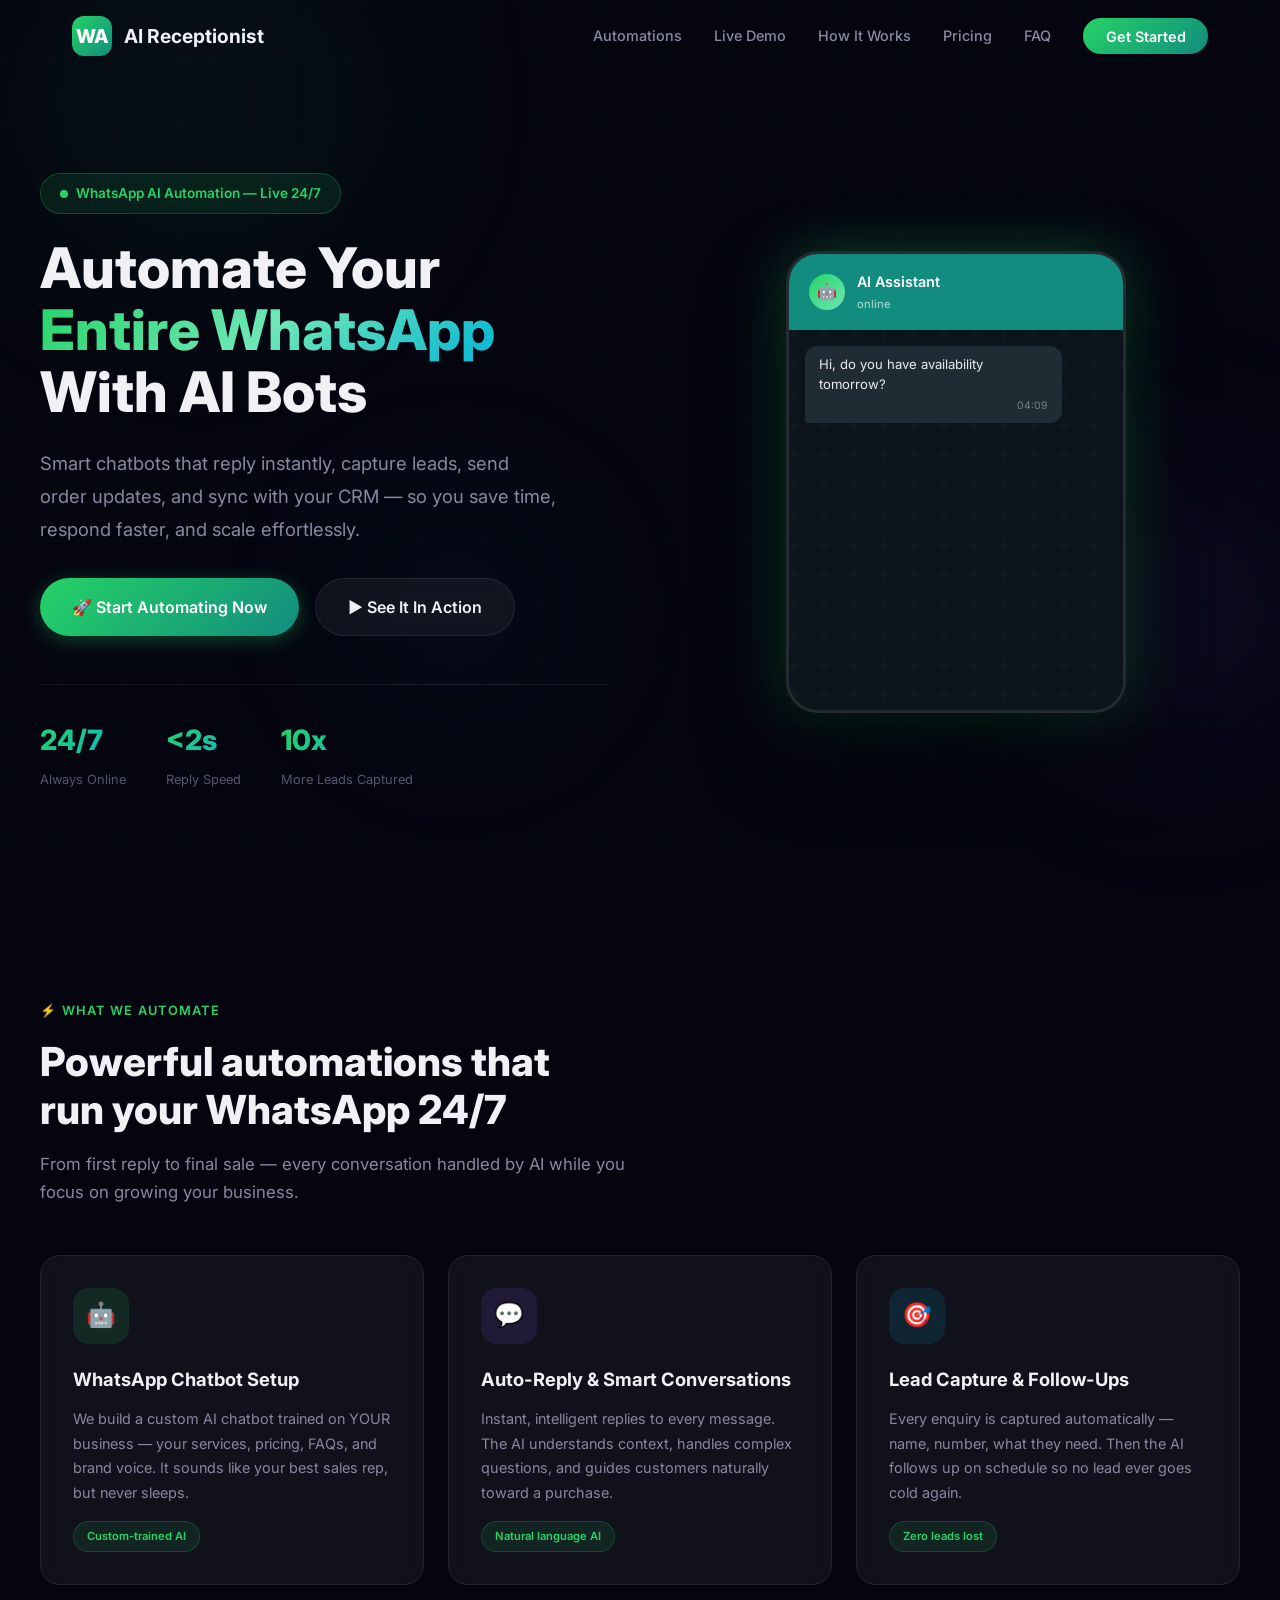
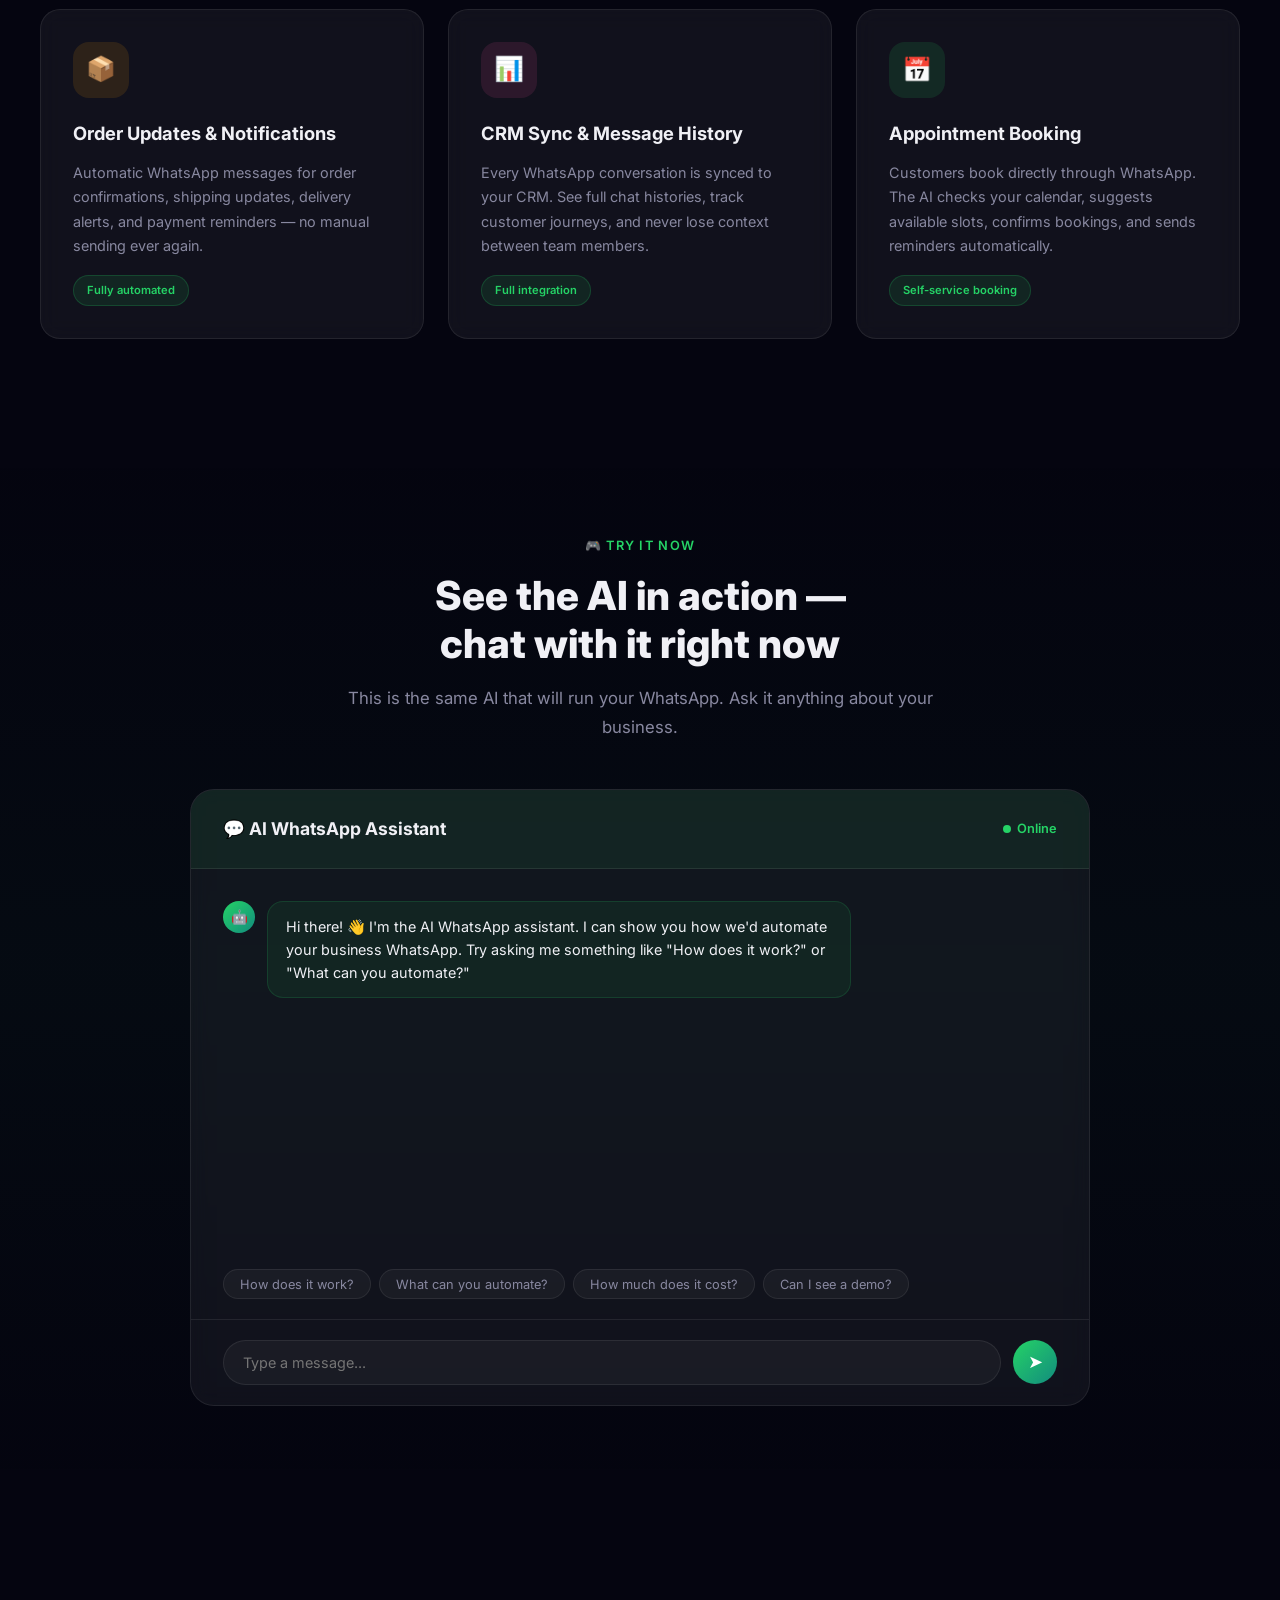
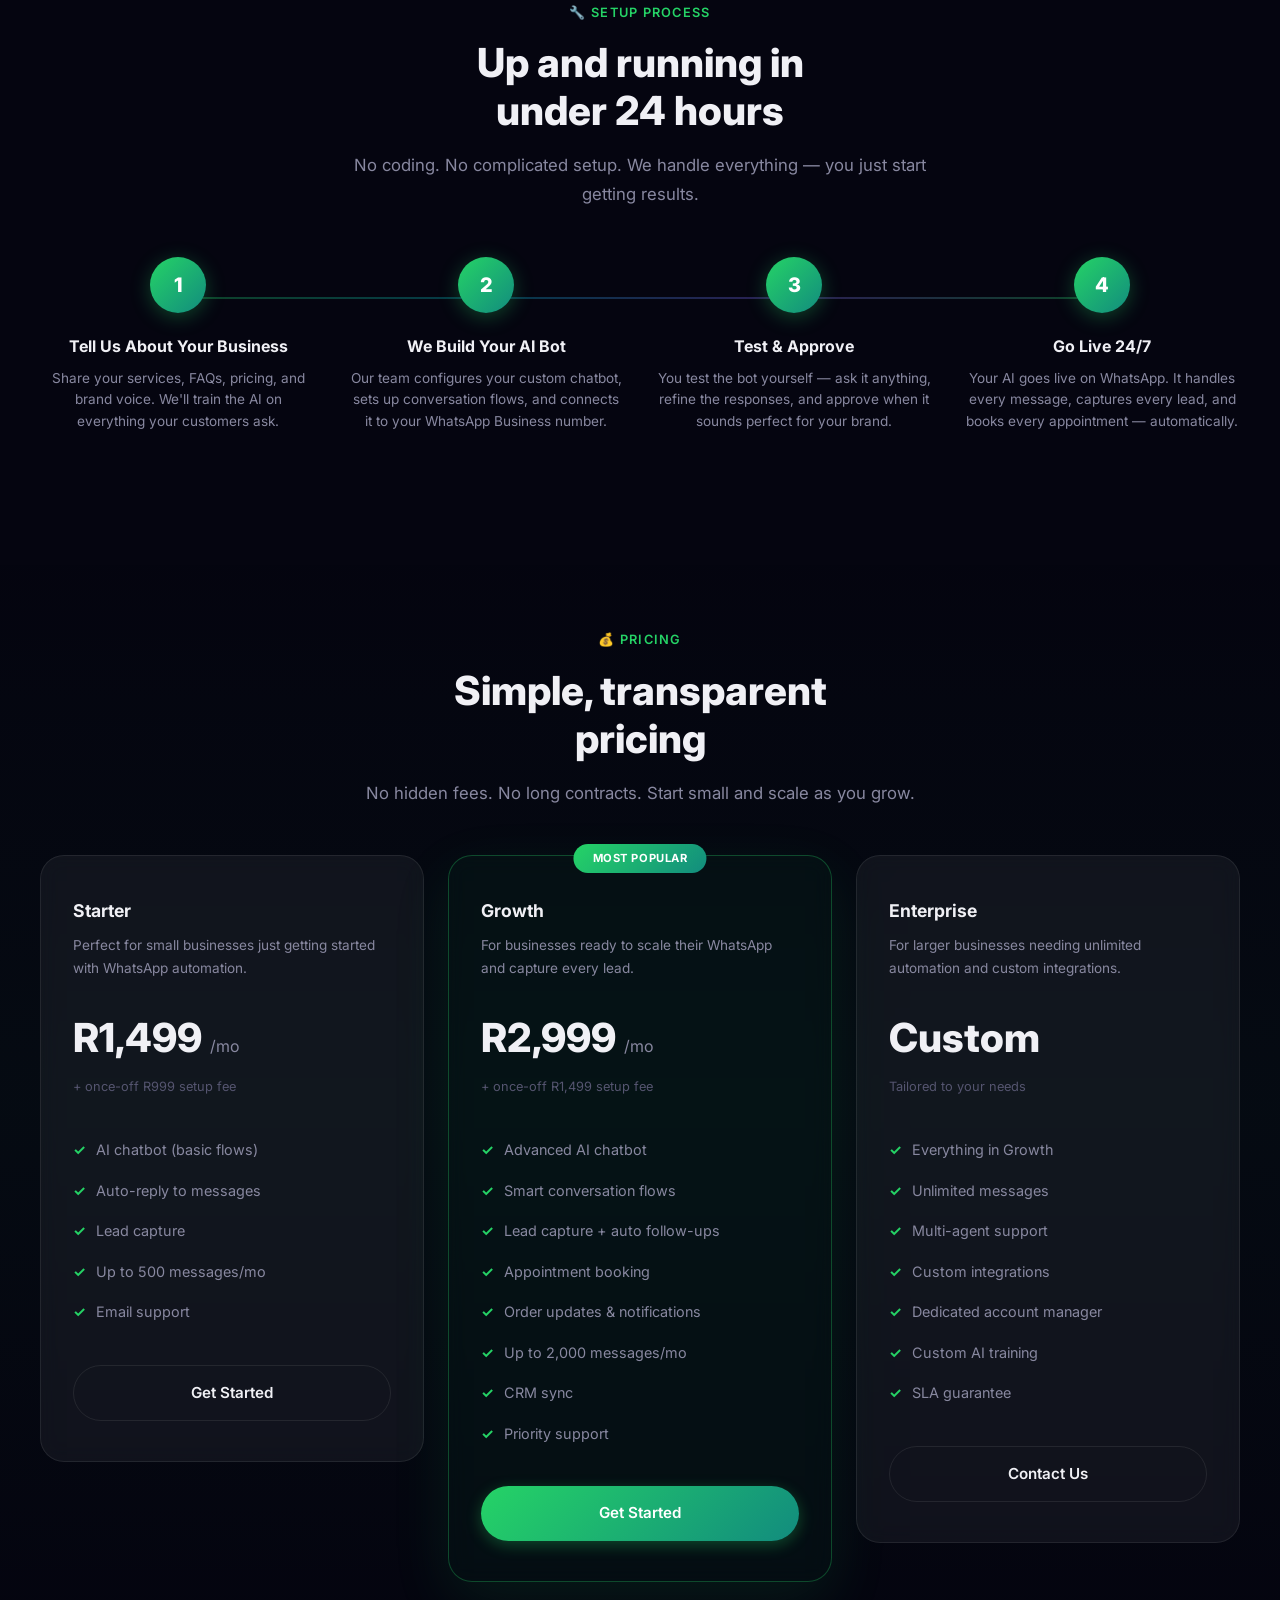
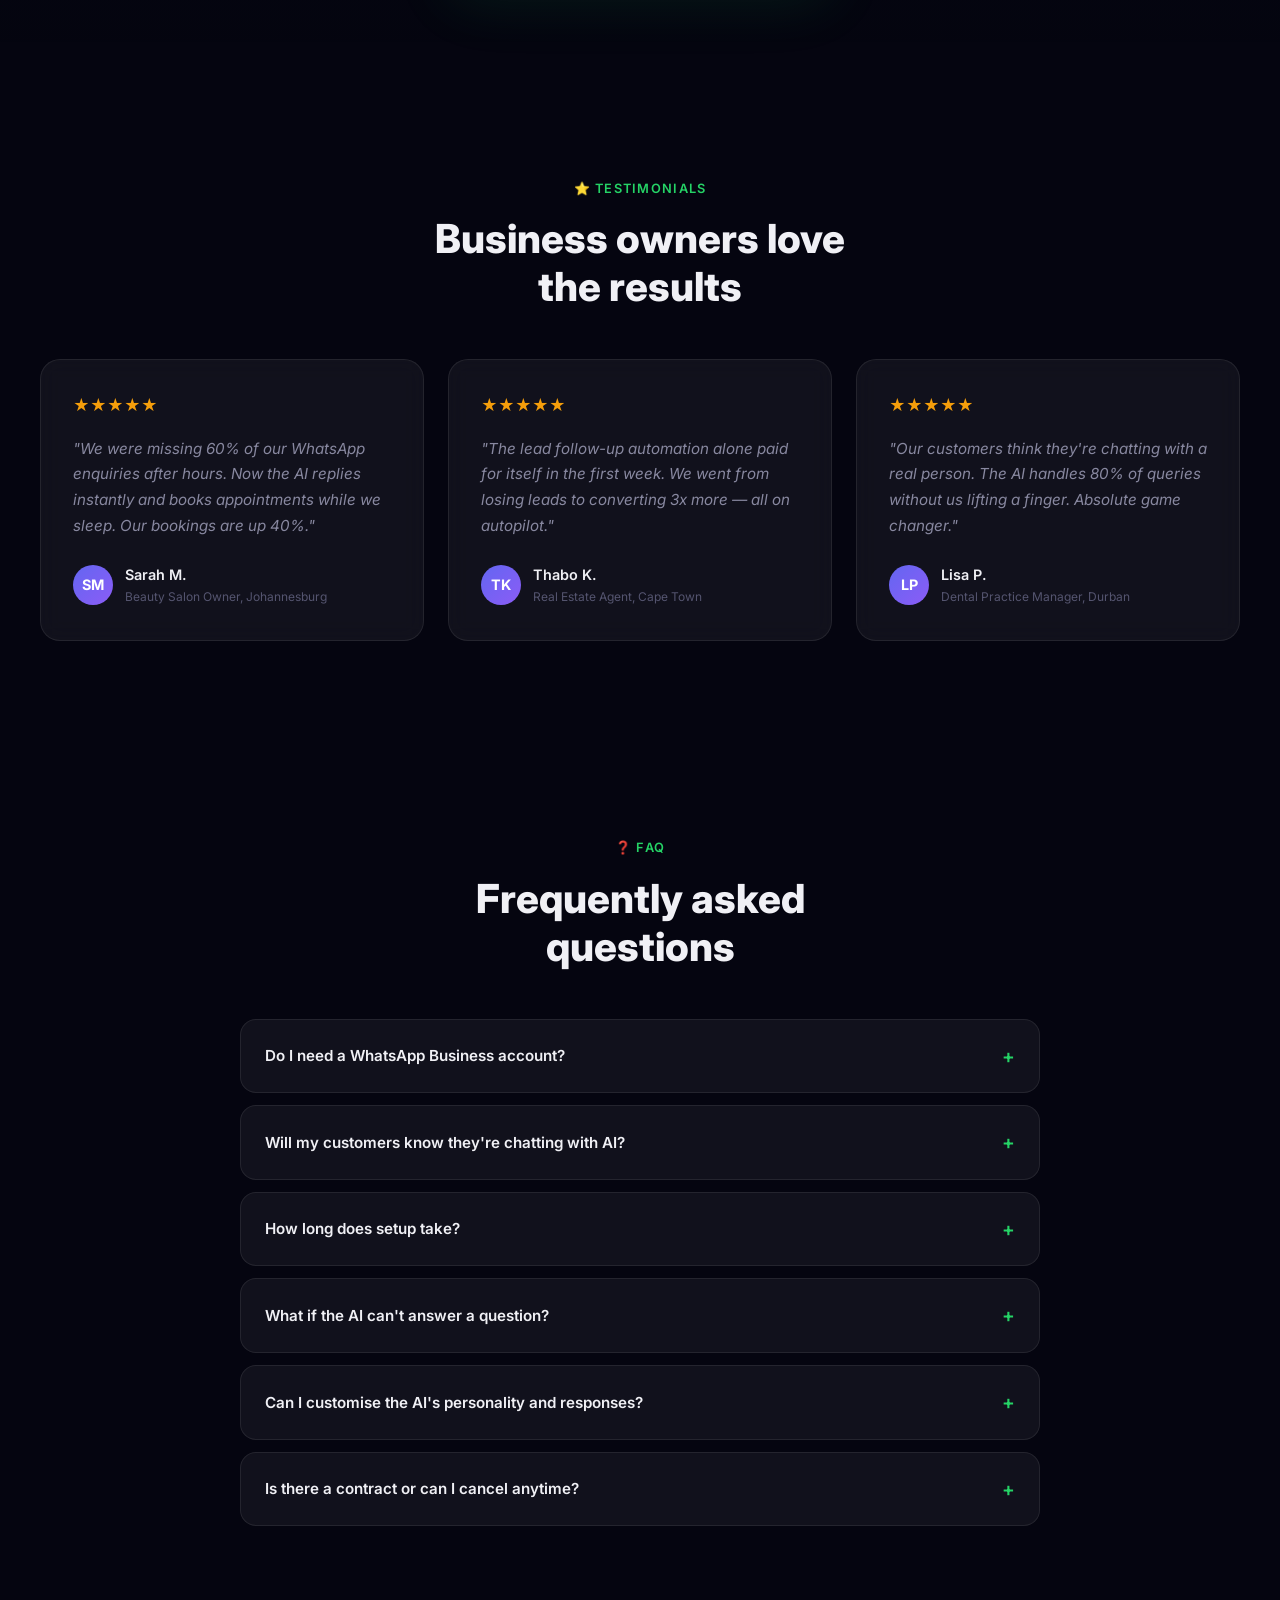
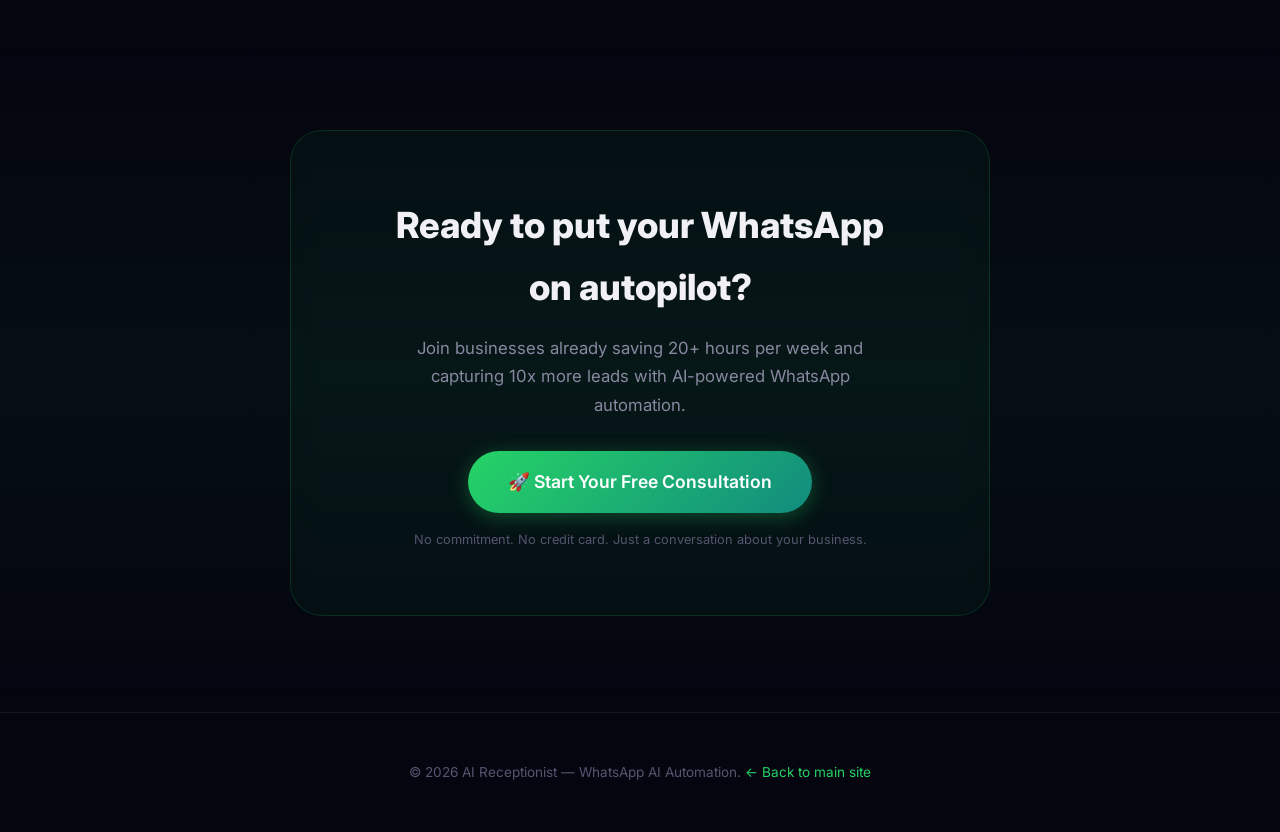
==== commit f3e46933: "Transform sales page into premium WhatsApp automation product showcase" ====
--- a/sales.html
+++ b/sales.html
@@ -3,376 +3,1313 @@
 <head>
   <meta charset="UTF-8">
   <meta name="viewport" content="width=device-width, initial-scale=1.0">
-  <title>WhatsApp AI Sales Assistant — AI Receptionist</title>
+  <title>WhatsApp AI Automation — AI Receptionist</title>
+  <meta name="description" content="Automate your entire WhatsApp with AI bots. Auto-reply, capture leads, send order updates, and sync your CRM — all running 24/7 without stress.">
+  <link rel="preconnect" href="https://fonts.googleapis.com">
+  <link rel="preconnect" href="https://fonts.gstatic.com" crossorigin>
+  <link href="https://fonts.googleapis.com/css2?family=Inter:wght@300;400;500;600;700;800&display=swap" rel="stylesheet">
   <style>
-    *{margin:0;padding:0;box-sizing:border-box}
-    :root{
-      --bg-primary:#0a0a1a;--bg-secondary:rgba(255,255,255,0.04);
-      --bg-card:rgba(255,255,255,0.06);--text-primary:#fff;--text-secondary:#9ca3af;
-      --accent-primary:#10b981;--accent-secondary:#6366f1;--accent-warm:#f59e0b;
-      --border-color:rgba(255,255,255,0.1);--shadow-glow:0 0 30px rgba(16,185,129,.2);
-    }
-    body{font-family:'Segoe UI',system-ui,-apple-system,sans-serif;background:var(--bg-primary);color:var(--text-primary);line-height:1.6;min-height:100vh}
-    body::before{content:'';position:fixed;top:0;left:0;width:50%;height:50%;background:radial-gradient(circle,rgba(16,185,129,.07),transparent);pointer-events:none;z-index:0}
-    body::after{content:'';position:fixed;bottom:0;right:0;width:40%;height:40%;background:radial-gradient(circle,rgba(99,102,241,.05),transparent);pointer-events:none;z-index:0}
-
-    .nav{position:sticky;top:0;z-index:100;background:rgba(10,10,26,.85);backdrop-filter:blur(20px);border-bottom:1px solid var(--border-color);padding:0 2rem}
-    .nav-inner{max-width:1200px;margin:0 auto;display:flex;align-items:center;justify-content:space-between;height:70px}
-    .nav-logo{display:flex;align-items:center;gap:.75rem;font-size:1.25rem;font-weight:800;text-decoration:none;color:var(--text-primary)}
-    .nav-logo-icon{width:36px;height:36px;background:linear-gradient(135deg,var(--accent-primary),var(--accent-secondary));border-radius:10px;display:flex;align-items:center;justify-content:center;font-size:18px}
-    .nav-links{display:flex;gap:2rem}
-    .nav-links a{color:var(--text-secondary);text-decoration:none;font-size:.95rem;transition:color .2s}
-    .nav-links a:hover{color:var(--accent-primary)}
-
-    .container{max-width:1000px;margin:0 auto;padding:2rem;position:relative;z-index:1}
-    .hero{text-align:center;padding:3rem 0 1.5rem}
-    .hero-badge{display:inline-block;background:rgba(16,185,129,.12);color:var(--accent-primary);padding:.4rem 1.2rem;border-radius:50px;font-size:.85rem;font-weight:600;border:1px solid rgba(16,185,129,.25);margin-bottom:1.25rem}
-    .hero h1{font-size:2.5rem;font-weight:800;background:linear-gradient(135deg,#fff,var(--accent-primary));-webkit-background-clip:text;-webkit-text-fill-color:transparent;margin-bottom:.75rem}
-    .hero p{color:var(--text-secondary);font-size:1.05rem;max-width:560px;margin:0 auto}
-
-    .page-grid{display:grid;grid-template-columns:1fr 380px;gap:2rem;margin-top:1.5rem}
-
-    .panel{background:var(--bg-card);border:1px solid var(--border-color);border-radius:16px;padding:1.75rem;margin-bottom:1.5rem;backdrop-filter:blur(10px)}
-    .panel-header{display:flex;align-items:center;gap:.6rem;margin-bottom:1.25rem}
-    .panel-icon{width:34px;height:34px;border-radius:8px;background:rgba(16,185,129,.15);display:flex;align-items:center;justify-content:center;font-size:1.1rem}
-    .panel-title{font-size:1.15rem;font-weight:700}
-    .panel-subtitle{font-size:.8rem;color:var(--text-secondary)}
-
-    .form-group{margin-bottom:1rem}
-    label{display:block;font-size:.85rem;font-weight:600;color:var(--text-secondary);margin-bottom:.35rem}
-    .optional{font-weight:400;opacity:.5;font-size:.75rem}
-    input,select,textarea{width:100%;padding:.7rem 1rem;background:var(--bg-secondary);border:1px solid var(--border-color);border-radius:10px;color:var(--text-primary);font-size:.9rem;font-family:inherit;transition:border-color .2s,box-shadow .2s;outline:none}
-    input:focus,select:focus,textarea:focus{border-color:var(--accent-primary);box-shadow:0 0 0 3px rgba(16,185,129,.1)}
-    textarea{min-height:70px;resize:vertical}
-    select option{background:#1a1a2e;color:#fff}
-
-    .btn{display:inline-flex;align-items:center;justify-content:center;gap:.5rem;padding:.75rem 1.5rem;border:none;border-radius:10px;font-size:.95rem;font-weight:600;cursor:pointer;transition:all .2s;text-decoration:none;font-family:inherit}
-    .btn:disabled{opacity:.5;cursor:not-allowed}
-    .btn-wa{background:var(--accent-primary);color:#fff;width:100%;padding:.9rem;font-size:1rem}
-    .btn-wa:hover:not(:disabled){background:#059669;transform:translateY(-1px);box-shadow:0 4px 15px rgba(16,185,129,.3)}
-    .btn-outline{background:transparent;border:1px solid var(--border-color);color:var(--text-secondary)}
-    .btn-outline:hover{border-color:var(--accent-primary);color:var(--accent-primary)}
-    .btn-save{background:rgba(99,102,241,.15);color:var(--accent-secondary);border:1px solid rgba(99,102,241,.3)}
-    .btn-save:hover{background:rgba(99,102,241,.25)}
-    .btn-sm{padding:.45rem .9rem;font-size:.8rem;border-radius:8px}
-    .btn-row{display:flex;gap:.75rem;margin-top:1rem;flex-wrap:wrap}
-
-    .output-section{display:none;margin-top:1rem}
-    .output-section.active{display:block}
-    .output-label{font-size:.75rem;text-transform:uppercase;letter-spacing:.06em;color:var(--text-secondary);margin-bottom:.5rem;font-weight:600}
-    .output-box{background:rgba(16,185,129,.06);border:1px solid rgba(16,185,129,.15);border-radius:10px;padding:1rem;font-size:.88rem;line-height:1.7;white-space:pre-wrap;color:#d1fae5;font-family:inherit}
-    .strategy-list{list-style:none;padding:0}
-    .strategy-list li{padding:.45rem 0;border-bottom:1px solid var(--border-color);font-size:.88rem;display:flex;gap:.5rem;line-height:1.5}
-    .strategy-list li:last-child{border:none}
-    .copy-btn{background:none;border:1px solid var(--border-color);color:var(--text-secondary);padding:.3rem .7rem;border-radius:6px;font-size:.75rem;cursor:pointer;transition:all .2s;font-family:inherit}
-    .copy-btn:hover{border-color:var(--accent-primary);color:var(--accent-primary)}
-
-    /* CRM Section */
-    .crm-container{padding-bottom:3rem}
-    .crm-header{margin-bottom:2rem;padding:0 2rem}
-    .stats-grid{display:grid;grid-template-columns:repeat(3,1fr);gap:1.5rem;margin-bottom:2rem;max-width:1000px;margin-left:auto;margin-right:auto;padding:0 2rem}
-    .stat-card{background:rgba(255,255,255,.04);border:1px solid var(--border-color);border-radius:16px;padding:1.5rem;text-align:center}
-    .stat-card-icon{width:48px;height:48px;border-radius:14px;background:linear-gradient(135deg,rgba(16,185,129,.2),rgba(16,185,129,.05));display:flex;align-items:center;justify-content:center;font-size:1.5rem;margin:0 auto .75rem}
-    .stat-card-value{font-size:1.75rem;font-weight:800;color:#fff}
-    .stat-card-label{font-size:.8rem;color:var(--text-secondary);margin-top:.25rem}
-
-    .crm-main{max-width:1000px;margin:0 auto;padding:0 2rem}
-    .crm-toolbar{display:flex;align-items:center;gap:1rem;margin-bottom:1.25rem;flex-wrap:wrap}
-    .search-box{flex:1;position:relative}
-    .search-box input{padding-left:2.5rem;width:100%}
-    .search-icon{position:absolute;left:.85rem;top:50%;transform:translateY(-50%);color:var(--text-secondary);font-size:.9rem}
-    .filter-select{min-width:140px}
-
-    .contact-table{width:100%;border-collapse:collapse;background:var(--bg-card);border:1px solid var(--border-color);border-radius:14px;overflow:hidden}
-    .contact-table thead th{padding:.85rem 1rem;text-align:left;font-size:.75rem;font-weight:600;color:var(--text-secondary);text-transform:uppercase;letter-spacing:.05em;background:rgba(255,255,255,.02);border-bottom:1px solid var(--border-color)}
-    .contact-table tbody tr{cursor:pointer;transition:background .15s}
-    .contact-table tbody tr:hover{background:rgba(255,255,255,.03)}
-    .contact-table td{padding:.85rem 1rem;font-size:.88rem;border-bottom:1px solid rgba(255,255,255,.04)}
-    .contact-table tr:last-child td{border-bottom:none}
-    .name-cell strong{color:#fff;display:block;font-size:.9rem}
-    .name-cell small{color:var(--text-secondary);font-size:.75rem}
-
-    .interest-badge{display:inline-block;padding:.2rem .6rem;border-radius:20px;font-size:.72rem;font-weight:600}
-    .interest-high{background:rgba(16,185,129,.15);color:#10b981}
-    .interest-medium{background:rgba(245,158,11,.15);color:#f59e0b}
-    .interest-low{background:rgba(239,68,68,.15);color:#ef4444}
-    .status-badge{display:inline-block;padding:.2rem .6rem;border-radius:20px;font-size:.72rem;font-weight:600}
-    .status-new{background:rgba(59,130,246,.15);color:#3b82f6}
-    .status-contacted{background:rgba(245,158,11,.15);color:#f59e0b}
-    .status-interested{background:rgba(16,185,129,.15);color:#10b981}
-    .status-converted{background:rgba(139,92,246,.15);color:#8b5cf6}
-    .status-not-interested{background:rgba(239,68,68,.15);color:#ef4444}
-
-    .delete-btn{background:none;border:none;color:rgba(255,255,255,.25);cursor:pointer;padding:.3rem;border-radius:6px;transition:all .15s}
-    .delete-btn:hover{color:#ef4444;background:rgba(239,68,68,.1)}
-
-    .empty-state{text-align:center;padding:3rem 1rem;background:var(--bg-card);border:1px solid var(--border-color);border-radius:16px}
-    .empty-state-icon{width:56px;height:56px;border-radius:16px;background:rgba(99,102,241,.1);display:flex;align-items:center;justify-content:center;font-size:1.75rem;margin:0 auto 1rem}
-    .empty-state-title{font-size:1.1rem;font-weight:600;color:#fff;margin-bottom:.4rem}
-    .empty-state-desc{font-size:.85rem;color:var(--text-secondary);margin-bottom:1.25rem}
-
-    /* CRM Modal */
-    .modal{position:fixed;top:0;left:0;right:0;bottom:0;background:rgba(0,0,0,.7);z-index:1000;display:none;align-items:center;justify-content:center;padding:2rem}
-    .modal.active{display:flex}
-    .modal-box{background:#12122a;border:1px solid var(--border-color);border-radius:16px;padding:1.75rem;max-width:520px;width:100%;max-height:80vh;overflow-y:auto}
-    .modal-title{font-size:1.1rem;font-weight:700;margin-bottom:1rem}
-    .detail-label{font-size:.7rem;text-transform:uppercase;letter-spacing:.06em;color:var(--text-secondary);margin-bottom:.25rem;font-weight:600}
-    .detail-value{font-size:.9rem;color:#fff;margin-bottom:.75rem;padding:.5rem .75rem;background:rgba(255,255,255,.04);border-radius:8px;word-break:break-word}
-    .detail-notes{white-space:pre-wrap;font-size:.85rem!important;background:rgba(16,185,129,.06)!important;border:1px solid rgba(16,185,129,.1)!important;max-height:80px;overflow-y:auto}
-    .detail-row{display:grid;grid-template-columns:1fr 1fr;gap:1rem;margin-top:1rem}
-
-    .toast{position:fixed;bottom:2rem;right:2rem;background:var(--accent-primary);color:#fff;padding:.75rem 1.5rem;border-radius:10px;font-weight:600;z-index:2000;transform:translateY(100px);opacity:0;transition:all .3s;font-size:.9rem}
-    .toast.show{transform:translateY(0);opacity:1}
-
-    @media(max-width:820px){
-      .page-grid{grid-template-columns:1fr}
-      .stats-grid{grid-template-columns:repeat(2,1fr)}
-      .nav-links{gap:1rem}
-      .hero h1{font-size:1.75rem}
+    :root {
+      --bg-primary: #050510;
+      --bg-secondary: #0a0a1a;
+      --bg-card: rgba(255, 255, 255, 0.03);
+      --bg-glass: rgba(255, 255, 255, 0.05);
+      --border-glass: rgba(255, 255, 255, 0.08);
+      --text-primary: #f0f0f5;
+      --text-secondary: #8888a0;
+      --text-muted: #555570;
+      --accent-1: #6366f1;
+      --accent-2: #8b5cf6;
+      --accent-3: #06b6d4;
+      --accent-green: #25D366;
+      --accent-green-dark: #128C7E;
+      --accent-gold: #f59e0b;
+      --glow-green: rgba(37, 211, 102, 0.3);
+      --glow-purple: rgba(139, 92, 246, 0.3);
+    }
+
+    * { margin: 0; padding: 0; box-sizing: border-box; }
+    html { scroll-behavior: smooth; }
+
+    body {
+      font-family: 'Inter', -apple-system, BlinkMacSystemFont, sans-serif;
+      background: var(--bg-primary);
+      color: var(--text-primary);
+      line-height: 1.7;
+      overflow-x: hidden;
+    }
+
+    /* ===== ANIMATED BACKGROUND ===== */
+    .bg-grid {
+      position: fixed; top: 0; left: 0;
+      width: 100%; height: 100%;
+      background-image:
+        linear-gradient(rgba(37, 211, 102, 0.02) 1px, transparent 1px),
+        linear-gradient(90deg, rgba(37, 211, 102, 0.02) 1px, transparent 1px);
+      background-size: 60px 60px;
+      z-index: 0; pointer-events: none;
+    }
+
+    .bg-orbs {
+      position: fixed; top: 0; left: 0;
+      width: 100%; height: 100%;
+      z-index: 0; pointer-events: none; overflow: hidden;
+    }
+
+    .orb {
+      position: absolute; border-radius: 50%;
+      filter: blur(80px); opacity: 0.4;
+      animation: orbFloat 20s ease-in-out infinite;
+    }
+
+    .orb-1 {
+      width: 600px; height: 600px;
+      background: radial-gradient(circle, rgba(37, 211, 102, 0.2), transparent 70%);
+      top: -200px; left: -100px;
+    }
+
+    .orb-2 {
+      width: 500px; height: 500px;
+      background: radial-gradient(circle, rgba(139, 92, 246, 0.2), transparent 70%);
+      top: 40%; right: -150px;
+      animation-delay: -7s; animation-duration: 25s;
+    }
+
+    .orb-3 {
+      width: 400px; height: 400px;
+      background: radial-gradient(circle, rgba(6, 182, 212, 0.15), transparent 70%);
+      bottom: 10%; left: 20%;
+      animation-delay: -14s; animation-duration: 22s;
+    }
+
+    @keyframes orbFloat {
+      0%, 100% { transform: translate(0, 0) scale(1); }
+      25% { transform: translate(50px, -30px) scale(1.1); }
+      50% { transform: translate(-20px, 40px) scale(0.95); }
+      75% { transform: translate(30px, 20px) scale(1.05); }
+    }
+
+    /* ===== NAVIGATION ===== */
+    .navbar {
+      position: fixed; top: 0; left: 0; width: 100%;
+      z-index: 1000; padding: 1rem 0;
+      transition: all 0.4s ease;
+    }
+
+    .navbar.scrolled {
+      background: rgba(5, 5, 16, 0.9);
+      backdrop-filter: blur(20px);
+      border-bottom: 1px solid var(--border-glass);
+      padding: 0.6rem 0;
+    }
+
+    .nav-container {
+      max-width: 1200px; margin: 0 auto;
+      padding: 0 2rem;
+      display: flex; align-items: center; justify-content: space-between;
+    }
+
+    .logo {
+      display: flex; align-items: center; gap: 0.75rem;
+      text-decoration: none; color: var(--text-primary);
+    }
+
+    .logo-icon {
+      width: 40px; height: 40px;
+      background: linear-gradient(135deg, var(--accent-green), var(--accent-green-dark));
+      border-radius: 12px;
+      display: flex; align-items: center; justify-content: center;
+      font-size: 1.2rem; font-weight: 800; color: #fff;
+    }
+
+    .logo-text { font-size: 1.2rem; font-weight: 700; }
+
+    .nav-links {
+      display: flex; align-items: center; gap: 2rem;
+      list-style: none;
+    }
+
+    .nav-links a {
+      color: var(--text-secondary); text-decoration: none;
+      font-size: 0.9rem; font-weight: 500;
+      transition: color 0.3s;
+    }
+
+    .nav-links a:hover { color: var(--accent-green); }
+
+    .nav-cta {
+      background: linear-gradient(135deg, var(--accent-green), var(--accent-green-dark)) !important;
+      color: #fff !important; padding: 0.6rem 1.4rem;
+      border-radius: 100px; font-weight: 600 !important;
+      transition: transform 0.3s, box-shadow 0.3s !important;
+    }
+
+    .nav-cta:hover {
+      transform: translateY(-2px);
+      box-shadow: 0 8px 25px var(--glow-green);
+    }
+
+    .mobile-toggle { display: none; background: none; border: none; cursor: pointer; padding: 0.5rem; }
+    .mobile-toggle span {
+      display: block; width: 24px; height: 2px;
+      background: var(--text-primary); margin: 5px 0;
+      transition: all 0.3s;
+    }
+
+    /* ===== HERO ===== */
+    .hero {
+      position: relative; min-height: 100vh;
+      display: flex; align-items: center;
+      padding: 8rem 2rem 4rem;
+    }
+
+    .hero-inner {
+      max-width: 1200px; margin: 0 auto; width: 100%;
+      display: grid; grid-template-columns: 1fr 1fr;
+      gap: 4rem; align-items: center;
+    }
+
+    .hero-content { position: relative; z-index: 2; }
+
+    .hero-badge {
+      display: inline-flex; align-items: center; gap: 0.5rem;
+      background: rgba(37, 211, 102, 0.1);
+      border: 1px solid rgba(37, 211, 102, 0.25);
+      padding: 0.5rem 1.2rem; border-radius: 100px;
+      font-size: 0.85rem; font-weight: 600;
+      color: var(--accent-green); margin-bottom: 1.5rem;
+    }
+
+    .hero-badge .pulse-dot {
+      width: 8px; height: 8px; border-radius: 50%;
+      background: var(--accent-green);
+      animation: pulse 2s ease-in-out infinite;
+    }
+
+    @keyframes pulse {
+      0%, 100% { opacity: 1; transform: scale(1); }
+      50% { opacity: 0.5; transform: scale(1.5); }
+    }
+
+    .hero h1 {
+      font-size: 3.5rem; font-weight: 800;
+      line-height: 1.1; margin-bottom: 1.5rem;
+    }
+
+    .hero h1 .gradient-text {
+      background: linear-gradient(135deg, var(--accent-green), #6ee7b7, var(--accent-3));
+      -webkit-background-clip: text; -webkit-text-fill-color: transparent;
+    }
+
+    .hero-subtitle {
+      font-size: 1.15rem; color: var(--text-secondary);
+      line-height: 1.8; margin-bottom: 2rem; max-width: 520px;
+    }
+
+    .hero-buttons { display: flex; gap: 1rem; flex-wrap: wrap; }
+
+    .btn {
+      display: inline-flex; align-items: center; gap: 0.5rem;
+      padding: 0.9rem 2rem; border-radius: 100px;
+      font-size: 1rem; font-weight: 600;
+      text-decoration: none; cursor: pointer;
+      transition: all 0.3s; border: none; font-family: inherit;
+    }
+
+    .btn-primary {
+      background: linear-gradient(135deg, var(--accent-green), var(--accent-green-dark));
+      color: #fff;
+      box-shadow: 0 4px 20px var(--glow-green);
+    }
+
+    .btn-primary:hover {
+      transform: translateY(-3px);
+      box-shadow: 0 8px 35px var(--glow-green);
+    }
+
+    .btn-ghost {
+      background: var(--bg-glass);
+      border: 1px solid var(--border-glass);
+      color: var(--text-primary);
+      backdrop-filter: blur(10px);
+    }
+
+    .btn-ghost:hover {
+      border-color: var(--accent-green);
+      color: var(--accent-green);
+    }
+
+    .hero-stats {
+      display: flex; gap: 2.5rem; margin-top: 3rem;
+      padding-top: 2rem;
+      border-top: 1px solid var(--border-glass);
+    }
+
+    .hero-stat-value {
+      font-size: 1.75rem; font-weight: 800;
+      background: linear-gradient(135deg, var(--accent-green), var(--accent-3));
+      -webkit-background-clip: text; -webkit-text-fill-color: transparent;
+    }
+
+    .hero-stat-label {
+      font-size: 0.8rem; color: var(--text-muted);
+      margin-top: 0.25rem;
+    }
+
+    /* ===== WHATSAPP CHAT MOCKUP ===== */
+    .hero-visual { position: relative; z-index: 2; }
+
+    .phone-mockup {
+      width: 340px; margin: 0 auto;
+      background: #0b141a;
+      border-radius: 32px;
+      border: 3px solid rgba(255,255,255,0.1);
+      box-shadow: 0 40px 80px rgba(0,0,0,0.5), 0 0 60px var(--glow-green);
+      overflow: hidden;
+      animation: phoneFloat 6s ease-in-out infinite;
+    }
+
+    @keyframes phoneFloat {
+      0%, 100% { transform: translateY(0); }
+      50% { transform: translateY(-12px); }
+    }
+
+    .phone-header {
+      background: var(--accent-green-dark);
+      padding: 1rem 1.25rem;
+      display: flex; align-items: center; gap: 0.75rem;
+    }
+
+    .phone-avatar {
+      width: 36px; height: 36px; border-radius: 50%;
+      background: linear-gradient(135deg, var(--accent-green), #6ee7b7);
+      display: flex; align-items: center; justify-content: center;
+      font-size: 1rem;
+    }
+
+    .phone-name { font-size: 0.9rem; font-weight: 600; color: #fff; }
+    .phone-status { font-size: 0.7rem; color: rgba(255,255,255,0.7); }
+
+    .phone-chat {
+      padding: 1rem;
+      min-height: 380px;
+      background: #0b141a;
+      background-image: url("data:image/svg+xml,%3Csvg width='60' height='60' viewBox='0 0 60 60' xmlns='http://www.w3.org/2000/svg'%3E%3Cg fill='none' fill-rule='evenodd'%3E%3Cg fill='%23ffffff' fill-opacity='0.02'%3E%3Cpath d='M36 34v-4h-2v4h-4v2h4v4h2v-4h4v-2h-4zm0-30V0h-2v4h-4v2h4v4h2V6h4V4h-4zM6 34v-4H4v4H0v2h4v4h2v-4h4v-2H6zM6 4V0H4v4H0v2h4v4h2V6h4V4H6z'/%3E%3C/g%3E%3C/g%3E%3C/svg%3E");
+    }
+
+    .chat-bubble {
+      max-width: 85%; padding: 0.6rem 0.9rem;
+      border-radius: 12px; font-size: 0.82rem;
+      line-height: 1.5; margin-bottom: 0.5rem;
+      animation: bubbleIn 0.4s ease-out;
+      position: relative;
+    }
+
+    @keyframes bubbleIn {
+      from { opacity: 0; transform: translateY(10px) scale(0.95); }
+      to { opacity: 1; transform: translateY(0) scale(1); }
+    }
+
+    .chat-incoming {
+      background: #1f2c34;
+      color: #e9edef;
+      border-bottom-left-radius: 4px;
+      margin-right: auto;
+    }
+
+    .chat-outgoing {
+      background: #005c4b;
+      color: #e9edef;
+      border-bottom-right-radius: 4px;
+      margin-left: auto;
+    }
+
+    .chat-time {
+      font-size: 0.65rem; color: rgba(255,255,255,0.4);
+      text-align: right; margin-top: 0.2rem;
+    }
+
+    .chat-typing {
+      display: flex; gap: 4px; padding: 0.8rem 1rem;
+      background: #1f2c34; border-radius: 12px;
+      border-bottom-left-radius: 4px;
+      width: fit-content; margin-bottom: 0.5rem;
+    }
+
+    .typing-dot {
+      width: 6px; height: 6px; border-radius: 50%;
+      background: rgba(255,255,255,0.4);
+      animation: typingBounce 1.4s ease-in-out infinite;
+    }
+
+    .typing-dot:nth-child(2) { animation-delay: 0.2s; }
+    .typing-dot:nth-child(3) { animation-delay: 0.4s; }
+
+    @keyframes typingBounce {
+      0%, 60%, 100% { transform: translateY(0); }
+      30% { transform: translateY(-6px); }
+    }
+
+    /* ===== AUTOMATION FEATURES SECTION ===== */
+    .section {
+      position: relative; z-index: 1;
+      padding: 6rem 2rem;
+    }
+
+    .section-container { max-width: 1200px; margin: 0 auto; }
+
+    .section-label {
+      display: inline-flex; align-items: center; gap: 0.5rem;
+      font-size: 0.8rem; font-weight: 600;
+      text-transform: uppercase; letter-spacing: 0.1em;
+      color: var(--accent-green); margin-bottom: 1rem;
+    }
+
+    .section-title {
+      font-size: 2.5rem; font-weight: 800;
+      line-height: 1.2; margin-bottom: 1rem;
+    }
+
+    .section-subtitle {
+      font-size: 1.05rem; color: var(--text-secondary);
+      max-width: 600px; margin-bottom: 3rem;
+    }
+
+    .automation-grid {
+      display: grid;
+      grid-template-columns: repeat(3, 1fr);
+      gap: 1.5rem;
+    }
+
+    .automation-card {
+      background: var(--bg-glass);
+      border: 1px solid var(--border-glass);
+      border-radius: 20px;
+      padding: 2rem;
+      backdrop-filter: blur(10px);
+      transition: all 0.4s ease;
+      position: relative; overflow: hidden;
+    }
+
+    .automation-card::before {
+      content: '';
+      position: absolute; top: 0; left: 0;
+      width: 100%; height: 3px;
+      background: linear-gradient(90deg, var(--accent-green), var(--accent-3));
+      opacity: 0; transition: opacity 0.4s;
+    }
+
+    .automation-card:hover {
+      transform: translateY(-5px);
+      border-color: rgba(37, 211, 102, 0.2);
+      box-shadow: 0 20px 50px rgba(0,0,0,0.3);
+    }
+
+    .automation-card:hover::before { opacity: 1; }
+
+    .auto-icon {
+      width: 56px; height: 56px; border-radius: 16px;
+      display: flex; align-items: center; justify-content: center;
+      font-size: 1.5rem; margin-bottom: 1.25rem;
+    }
+
+    .auto-icon.green { background: rgba(37, 211, 102, 0.12); }
+    .auto-icon.purple { background: rgba(139, 92, 246, 0.12); }
+    .auto-icon.blue { background: rgba(6, 182, 212, 0.12); }
+    .auto-icon.gold { background: rgba(245, 158, 11, 0.12); }
+    .auto-icon.pink { background: rgba(236, 72, 153, 0.12); }
+
+    .automation-card h3 {
+      font-size: 1.15rem; font-weight: 700;
+      margin-bottom: 0.75rem;
+    }
+
+    .automation-card p {
+      font-size: 0.9rem; color: var(--text-secondary);
+      line-height: 1.7;
+    }
+
+    .automation-card .feature-tag {
+      display: inline-block; margin-top: 1rem;
+      padding: 0.3rem 0.8rem; border-radius: 100px;
+      font-size: 0.7rem; font-weight: 600;
+      background: rgba(37, 211, 102, 0.1);
+      color: var(--accent-green);
+      border: 1px solid rgba(37, 211, 102, 0.2);
+    }
+
+    /* ===== LIVE DEMO SECTION ===== */
+    .demo-section {
+      background: linear-gradient(180deg, transparent, rgba(37, 211, 102, 0.03), transparent);
+    }
+
+    .demo-container {
+      max-width: 900px; margin: 0 auto;
+      background: var(--bg-glass);
+      border: 1px solid var(--border-glass);
+      border-radius: 24px;
+      overflow: hidden;
+      backdrop-filter: blur(10px);
+    }
+
+    .demo-header {
+      background: rgba(37, 211, 102, 0.08);
+      border-bottom: 1px solid var(--border-glass);
+      padding: 1.5rem 2rem;
+      display: flex; align-items: center; justify-content: space-between;
+    }
+
+    .demo-header h3 {
+      font-size: 1.1rem; font-weight: 700;
+      display: flex; align-items: center; gap: 0.5rem;
+    }
+
+    .demo-status {
+      display: flex; align-items: center; gap: 0.4rem;
+      font-size: 0.8rem; color: var(--accent-green); font-weight: 600;
+    }
+
+    .demo-status .dot {
+      width: 8px; height: 8px; border-radius: 50%;
+      background: var(--accent-green);
+      animation: pulse 2s ease-in-out infinite;
+    }
+
+    .demo-chat {
+      padding: 2rem;
+      min-height: 400px;
+      max-height: 500px;
+      overflow-y: auto;
+    }
+
+    .demo-msg {
+      display: flex; gap: 0.75rem;
+      margin-bottom: 1.25rem;
+      animation: msgSlide 0.4s ease-out;
+    }
+
+    @keyframes msgSlide {
+      from { opacity: 0; transform: translateY(15px); }
+      to { opacity: 1; transform: translateY(0); }
+    }
+
+    .demo-msg.user { flex-direction: row-reverse; }
+
+    .demo-msg-avatar {
+      width: 32px; height: 32px; border-radius: 50%;
+      display: flex; align-items: center; justify-content: center;
+      font-size: 0.85rem; flex-shrink: 0;
+    }
+
+    .demo-msg.bot .demo-msg-avatar {
+      background: linear-gradient(135deg, var(--accent-green), var(--accent-green-dark));
+    }
+
+    .demo-msg.user .demo-msg-avatar {
+      background: linear-gradient(135deg, var(--accent-1), var(--accent-2));
+    }
+
+    .demo-msg-bubble {
+      max-width: 70%; padding: 0.8rem 1.1rem;
+      border-radius: 16px; font-size: 0.9rem; line-height: 1.6;
+    }
+
+    .demo-msg.bot .demo-msg-bubble {
+      background: rgba(37, 211, 102, 0.08);
+      border: 1px solid rgba(37, 211, 102, 0.15);
+      color: var(--text-primary);
+    }
+
+    .demo-msg.user .demo-msg-bubble {
+      background: rgba(99, 102, 241, 0.1);
+      border: 1px solid rgba(99, 102, 241, 0.2);
+      color: var(--text-primary);
+    }
+
+    .demo-input-area {
+      padding: 1.25rem 2rem;
+      border-top: 1px solid var(--border-glass);
+      display: flex; gap: 0.75rem;
+    }
+
+    .demo-input {
+      flex: 1; padding: 0.8rem 1.2rem;
+      background: rgba(255,255,255,0.04);
+      border: 1px solid var(--border-glass);
+      border-radius: 100px; color: var(--text-primary);
+      font-size: 0.9rem; font-family: inherit;
+      outline: none; transition: border-color 0.3s;
+    }
+
+    .demo-input:focus { border-color: var(--accent-green); }
+
+    .demo-send {
+      width: 44px; height: 44px; border-radius: 50%;
+      background: linear-gradient(135deg, var(--accent-green), var(--accent-green-dark));
+      border: none; color: #fff; font-size: 1.1rem;
+      cursor: pointer; transition: all 0.3s;
+      display: flex; align-items: center; justify-content: center;
+    }
+
+    .demo-send:hover { transform: scale(1.1); box-shadow: 0 4px 15px var(--glow-green); }
+
+    .demo-quick-replies {
+      padding: 0 2rem 1.25rem;
+      display: flex; gap: 0.5rem; flex-wrap: wrap;
+    }
+
+    .quick-reply {
+      padding: 0.4rem 1rem; border-radius: 100px;
+      background: rgba(255,255,255,0.04);
+      border: 1px solid var(--border-glass);
+      color: var(--text-secondary); font-size: 0.8rem;
+      cursor: pointer; transition: all 0.3s; font-family: inherit;
+    }
+
+    .quick-reply:hover {
+      border-color: var(--accent-green);
+      color: var(--accent-green);
+      background: rgba(37, 211, 102, 0.08);
+    }
+
+    /* ===== HOW IT WORKS ===== */
+    .steps-grid {
+      display: grid; grid-template-columns: repeat(4, 1fr);
+      gap: 2rem; position: relative;
+    }
+
+    .steps-grid::before {
+      content: '';
+      position: absolute; top: 40px;
+      left: 12.5%; right: 12.5%;
+      height: 2px;
+      background: linear-gradient(90deg, var(--accent-green), var(--accent-3), var(--accent-2), var(--accent-green));
+      opacity: 0.3;
+    }
+
+    .step-card { text-align: center; position: relative; }
+
+    .step-number {
+      width: 56px; height: 56px; border-radius: 50%;
+      background: linear-gradient(135deg, var(--accent-green), var(--accent-green-dark));
+      display: flex; align-items: center; justify-content: center;
+      font-size: 1.25rem; font-weight: 800; color: #fff;
+      margin: 0 auto 1.25rem;
+      position: relative; z-index: 2;
+      box-shadow: 0 4px 20px var(--glow-green);
+    }
+
+    .step-card h3 {
+      font-size: 1rem; font-weight: 700; margin-bottom: 0.5rem;
+    }
+
+    .step-card p {
+      font-size: 0.85rem; color: var(--text-secondary); line-height: 1.6;
+    }
+
+    /* ===== PRICING ===== */
+    .pricing-grid {
+      display: grid; grid-template-columns: repeat(3, 1fr);
+      gap: 1.5rem; align-items: start;
+    }
+
+    .pricing-card {
+      background: var(--bg-glass);
+      border: 1px solid var(--border-glass);
+      border-radius: 24px;
+      padding: 2.5rem 2rem;
+      backdrop-filter: blur(10px);
+      transition: all 0.4s;
+      position: relative;
+    }
+
+    .pricing-card.featured {
+      border-color: rgba(37, 211, 102, 0.3);
+      background: rgba(37, 211, 102, 0.04);
+      transform: scale(1.05);
+      box-shadow: 0 20px 60px rgba(37, 211, 102, 0.1);
+    }
+
+    .pricing-card.featured::before {
+      content: 'MOST POPULAR';
+      position: absolute; top: -12px; left: 50%;
+      transform: translateX(-50%);
+      background: linear-gradient(135deg, var(--accent-green), var(--accent-green-dark));
+      color: #fff; padding: 0.3rem 1.2rem;
+      border-radius: 100px; font-size: 0.7rem;
+      font-weight: 700; letter-spacing: 0.05em;
+    }
+
+    .pricing-card:hover {
+      transform: translateY(-5px);
+      border-color: rgba(37, 211, 102, 0.2);
+    }
+
+    .pricing-card.featured:hover { transform: scale(1.05) translateY(-5px); }
+
+    .pricing-name {
+      font-size: 1.1rem; font-weight: 700;
+      margin-bottom: 0.5rem;
+    }
+
+    .pricing-desc {
+      font-size: 0.85rem; color: var(--text-secondary);
+      margin-bottom: 1.5rem;
+    }
+
+    .pricing-amount {
+      font-size: 2.5rem; font-weight: 800;
+      margin-bottom: 0.25rem;
+    }
+
+    .pricing-amount span {
+      font-size: 1rem; font-weight: 400;
+      color: var(--text-secondary);
+    }
+
+    .pricing-period {
+      font-size: 0.8rem; color: var(--text-muted);
+      margin-bottom: 2rem;
+    }
+
+    .pricing-features {
+      list-style: none; margin-bottom: 2rem;
+    }
+
+    .pricing-features li {
+      display: flex; align-items: center; gap: 0.6rem;
+      padding: 0.5rem 0; font-size: 0.9rem;
+      color: var(--text-secondary);
+    }
+
+    .pricing-features li .check {
+      color: var(--accent-green); font-weight: 700;
+    }
+
+    .pricing-btn {
+      width: 100%; padding: 0.9rem;
+      border-radius: 100px; font-size: 0.95rem;
+      font-weight: 600; cursor: pointer;
+      transition: all 0.3s; border: none; font-family: inherit;
+      text-align: center; text-decoration: none; display: block;
+    }
+
+    .pricing-btn-primary {
+      background: linear-gradient(135deg, var(--accent-green), var(--accent-green-dark));
+      color: #fff;
+      box-shadow: 0 4px 15px var(--glow-green);
+    }
+
+    .pricing-btn-primary:hover {
+      transform: translateY(-2px);
+      box-shadow: 0 8px 25px var(--glow-green);
+    }
+
+    .pricing-btn-outline {
+      background: transparent;
+      border: 1px solid var(--border-glass);
+      color: var(--text-primary);
+    }
+
+    .pricing-btn-outline:hover {
+      border-color: var(--accent-green);
+      color: var(--accent-green);
+    }
+
+    /* ===== TESTIMONIALS ===== */
+    .testimonials-grid {
+      display: grid; grid-template-columns: repeat(3, 1fr);
+      gap: 1.5rem;
+    }
+
+    .testimonial-card {
+      background: var(--bg-glass);
+      border: 1px solid var(--border-glass);
+      border-radius: 20px;
+      padding: 2rem;
+      backdrop-filter: blur(10px);
+    }
+
+    .testimonial-stars {
+      color: var(--accent-gold); font-size: 1rem;
+      margin-bottom: 1rem;
+    }
+
+    .testimonial-text {
+      font-size: 0.95rem; color: var(--text-secondary);
+      line-height: 1.7; margin-bottom: 1.5rem;
+      font-style: italic;
+    }
+
+    .testimonial-author {
+      display: flex; align-items: center; gap: 0.75rem;
+    }
+
+    .testimonial-avatar {
+      width: 40px; height: 40px; border-radius: 50%;
+      background: linear-gradient(135deg, var(--accent-1), var(--accent-2));
+      display: flex; align-items: center; justify-content: center;
+      font-size: 0.9rem; font-weight: 700; color: #fff;
+    }
+
+    .testimonial-name { font-size: 0.9rem; font-weight: 600; }
+    .testimonial-role { font-size: 0.75rem; color: var(--text-muted); }
+
+    /* ===== FAQ ===== */
+    .faq-list { max-width: 800px; margin: 0 auto; }
+
+    .faq-item {
+      background: var(--bg-glass);
+      border: 1px solid var(--border-glass);
+      border-radius: 16px;
+      margin-bottom: 0.75rem;
+      overflow: hidden;
+      transition: border-color 0.3s;
+    }
+
+    .faq-item.active { border-color: rgba(37, 211, 102, 0.2); }
+
+    .faq-question {
+      padding: 1.25rem 1.5rem;
+      display: flex; align-items: center; justify-content: space-between;
+      cursor: pointer; font-weight: 600; font-size: 0.95rem;
+      transition: color 0.3s;
+    }
+
+    .faq-question:hover { color: var(--accent-green); }
+
+    .faq-icon {
+      font-size: 1.2rem; transition: transform 0.3s;
+      color: var(--accent-green);
+    }
+
+    .faq-item.active .faq-icon { transform: rotate(45deg); }
+
+    .faq-answer {
+      max-height: 0; overflow: hidden;
+      transition: max-height 0.4s ease, padding 0.4s ease;
+    }
+
+    .faq-item.active .faq-answer {
+      max-height: 300px;
+      padding: 0 1.5rem 1.25rem;
+    }
+
+    .faq-answer p {
+      font-size: 0.9rem; color: var(--text-secondary); line-height: 1.7;
+    }
+
+    /* ===== CTA SECTION ===== */
+    .cta-section {
+      text-align: center;
+      background: linear-gradient(180deg, transparent, rgba(37, 211, 102, 0.05), transparent);
+    }
+
+    .cta-box {
+      max-width: 700px; margin: 0 auto;
+      background: rgba(37, 211, 102, 0.04);
+      border: 1px solid rgba(37, 211, 102, 0.15);
+      border-radius: 32px;
+      padding: 4rem 3rem;
+      backdrop-filter: blur(10px);
+    }
+
+    .cta-box h2 {
+      font-size: 2.25rem; font-weight: 800;
+      margin-bottom: 1rem;
+    }
+
+    .cta-box p {
+      font-size: 1.05rem; color: var(--text-secondary);
+      margin-bottom: 2rem; max-width: 500px; margin-left: auto; margin-right: auto;
+    }
+
+    /* ===== FOOTER ===== */
+    .footer {
+      position: relative; z-index: 1;
+      border-top: 1px solid var(--border-glass);
+      padding: 3rem 2rem;
+      text-align: center;
+    }
+
+    .footer p {
+      font-size: 0.85rem; color: var(--text-muted);
+    }
+
+    .footer a {
+      color: var(--accent-green); text-decoration: none;
+    }
+
+    /* ===== TOAST ===== */
+    .toast {
+      position: fixed; bottom: 2rem; right: 2rem;
+      background: var(--accent-green); color: #fff;
+      padding: 0.75rem 1.5rem; border-radius: 12px;
+      font-weight: 600; z-index: 2000;
+      transform: translateY(100px); opacity: 0;
+      transition: all 0.3s; font-size: 0.9rem;
+      box-shadow: 0 8px 25px var(--glow-green);
+    }
+
+    .toast.show { transform: translateY(0); opacity: 1; }
+
+    /* ===== REVEAL ANIMATIONS ===== */
+    .reveal {
+      opacity: 0; transform: translateY(30px);
+      transition: opacity 0.6s ease, transform 0.6s ease;
+    }
+
+    .reveal.visible { opacity: 1; transform: translateY(0); }
+    .reveal-delay-1 { transition-delay: 0.1s; }
+    .reveal-delay-2 { transition-delay: 0.2s; }
+    .reveal-delay-3 { transition-delay: 0.3s; }
+
+    /* ===== RESPONSIVE ===== */
+    @media (max-width: 1024px) {
+      .hero-inner { grid-template-columns: 1fr; text-align: center; }
+      .hero-visual { order: -1; }
+      .hero-subtitle { margin-left: auto; margin-right: auto; }
+      .hero-buttons { justify-content: center; }
+      .hero-stats { justify-content: center; }
+      .automation-grid { grid-template-columns: repeat(2, 1fr); }
+      .pricing-grid { grid-template-columns: 1fr; max-width: 400px; margin-left: auto; margin-right: auto; }
+      .pricing-card.featured { transform: none; }
+      .pricing-card.featured:hover { transform: translateY(-5px); }
+      .testimonials-grid { grid-template-columns: 1fr; }
+      .steps-grid { grid-template-columns: repeat(2, 1fr); }
+      .steps-grid::before { display: none; }
+    }
+
+    @media (max-width: 768px) {
+      .nav-links { display: none; }
+      .mobile-toggle { display: block; }
+      .hero h1 { font-size: 2.25rem; }
+      .section-title { font-size: 1.75rem; }
+      .automation-grid { grid-template-columns: 1fr; }
+      .steps-grid { grid-template-columns: 1fr; }
+      .phone-mockup { width: 280px; }
+      .cta-box { padding: 2.5rem 1.5rem; }
+      .cta-box h2 { font-size: 1.75rem; }
     }
   </style>
 </head>
 <body>
 
-  <nav class="nav">
-    <div class="nav-inner">
-      <a href="index.html" class="nav-logo">
-        <span class="nav-logo-icon">AI</span> Receptionist
+  <!-- Animated Background -->
+  <div class="bg-grid"></div>
+  <div class="bg-orbs">
+    <div class="orb orb-1"></div>
+    <div class="orb orb-2"></div>
+    <div class="orb orb-3"></div>
+  </div>
+
+  <!-- Navigation -->
+  <nav class="navbar" id="navbar">
+    <div class="nav-container">
+      <a href="index.html" class="logo">
+        <div class="logo-icon">WA</div>
+        <span class="logo-text">AI Receptionist</span>
       </a>
-      <div class="nav-links">
-        <a href="index.html">Home</a>
-        <a href="#crm-section" class="crm-nav-link">My Contacts</a>
-      </div>
+      <ul class="nav-links">
+        <li><a href="#automations">Automations</a></li>
+        <li><a href="#demo">Live Demo</a></li>
+        <li><a href="#how-it-works">How It Works</a></li>
+        <li><a href="#pricing">Pricing</a></li>
+        <li><a href="#faq">FAQ</a></li>
+        <li><a href="https://wa.me/27718804995?text=Hi%2C%20I%27d%20like%20to%20automate%20my%20WhatsApp%20with%20AI" class="nav-cta">Get Started</a></li>
+      </ul>
+      <button class="mobile-toggle" id="mobile-toggle" aria-label="Menu">
+        <span></span><span></span><span></span>
+      </button>
     </div>
   </nav>
 
-  <!-- ============ MAIN TOOL VIEW ============ -->
-  <div id="tool-view">
-    <div class="container">
-      <div class="hero">
-        <span class="hero-badge">WhatsApp AI Sales Assistant</span>
-        <h1>Send Personalised WhatsApp Messages</h1>
-        <p>Enter a business, get an AI-analysed strategy and a ready-to-send WhatsApp message.</p>
-      </div>
-
-      <div class="page-grid">
-        <!-- LEFT COLUMN -->
-        <div>
-          <div class="panel">
-            <div class="panel-header">
-              <div class="panel-icon">&#x1F4AC;</div>
-              <div>
-                <div class="panel-title">Contact Information</div>
-                <div class="panel-subtitle">Enter the business details below</div>
-              </div>
+  <!-- ===== HERO ===== -->
+  <section class="hero" id="home">
+    <div class="hero-inner">
+      <div class="hero-content">
+        <div class="hero-badge">
+          <span class="pulse-dot"></span>
+          WhatsApp AI Automation — Live 24/7
+        </div>
+        <h1>
+          Automate Your<br>
+          <span class="gradient-text">Entire WhatsApp</span><br>
+          With AI Bots
+        </h1>
+        <p class="hero-subtitle">
+          Smart chatbots that reply instantly, capture leads, send order updates, and sync with your CRM — so you save time, respond faster, and scale effortlessly.
+        </p>
+        <div class="hero-buttons">
+          <a href="https://wa.me/27718804995?text=Hi%2C%20I%27d%20like%20to%20automate%20my%20WhatsApp%20with%20AI" class="btn btn-primary">
+            🚀 Start Automating Now
+          </a>
+          <a href="#demo" class="btn btn-ghost">
+            ▶ See It In Action
+          </a>
+        </div>
+        <div class="hero-stats">
+          <div>
+            <div class="hero-stat-value">24/7</div>
+            <div class="hero-stat-label">Always Online</div>
+          </div>
+          <div>
+            <div class="hero-stat-value">&lt;2s</div>
+            <div class="hero-stat-label">Reply Speed</div>
+          </div>
+          <div>
+            <div class="hero-stat-value">10x</div>
+            <div class="hero-stat-label">More Leads Captured</div>
+          </div>
+        </div>
+      </div>
+
+      <div class="hero-visual">
+        <div class="phone-mockup">
+          <div class="phone-header">
+            <div class="phone-avatar">🤖</div>
+            <div>
+              <div class="phone-name">AI Assistant</div>
+              <div class="phone-status">online</div>
             </div>
-
-            <form id="sales-form">
-              <div class="form-group">
-                <label for="businessName">Business Name *</label>
-                <input type="text" id="businessName" name="businessName" placeholder="e.g. Smile Dental Clinic" required>
-              </div>
-
-              <div class="form-group">
-                <label for="contactPerson">Contact Person <span class="optional">(optional)</span></label>
-                <input type="text" id="contactPerson" name="contactPerson" placeholder="e.g. John Smith">
-              </div>
-
-              <div class="form-group">
-                <label for="phoneNumber">Phone Number *</label>
-                <input type="tel" id="phoneNumber" name="phoneNumber" placeholder="e.g. +27 71 234 5678" required>
-              </div>
-
-              <div class="form-group">
-                <label for="websiteUrl">Website URL</label>
-                <input type="url" id="websiteUrl" name="websiteUrl" placeholder="e.g. https://smiledental.co.za">
-              </div>
-
-              <div class="form-group">
-                <label for="businessType">Business Type *</label>
-                <select id="businessType" name="businessType" required>
-                  <option value="">Select an industry</option>
-                  <option value="dental">Dental Practice</option>
-                  <option value="medical">Medical / Clinic</option>
-                  <option value="beauty">Beauty Salon / Spa</option>
-                  <option value="restaurant">Restaurant</option>
-                  <option value="fitness">Fitness / Gym</option>
-                  <option value="home-services">Home Services (Plumbing, Cleaning, etc)</option>
-                  <option value="real-estate">Real Estate / Rental</option>
-                  <option value="legal">Law Firm</option>
-                  <option value="retail">Retail Store</option>
-                  <option value="auto">Auto Mechanic / Dealer</option>
-                  <option value="education">Education / Tutoring</option>
-                  <option value="tech">Tech / IT Services</option>
-                  <option value="consulting">Consulting</option>
-                  <option value="other">Other (see notes)</option>
-                </select>
-              </div>
-
-              <div class="form-group">
-                <label for="notes">Notes</label>
-                <textarea id="notes" name="notes" placeholder="Anything specific you know about the business..."></textarea>
-              </div>
-
-              <button type="submit" id="analyse-btn" class="btn btn-wa">Analyse Business</button>
-            </form>
-          </div>
-
-          <!-- Business Analysis -->
-          <div class="panel output-section" id="analysis-panel">
-            <div class="panel-header">
-              <div class="panel-icon">&#x1F50D;</div>
-              <div>
-                <div class="panel-title">Business Analysis</div>
-                <div class="panel-subtitle">What the AI found about this business</div>
-              </div>
+          </div>
+          <div class="phone-chat" id="hero-chat">
+            <!-- Chat messages will be animated by JS -->
+          </div>
+        </div>
+      </div>
+    </div>
+  </section>
+
+  <!-- ===== AUTOMATION FEATURES ===== -->
+  <section class="section" id="automations">
+    <div class="section-container">
+      <div class="reveal">
+        <div class="section-label">⚡ What We Automate</div>
+        <h2 class="section-title">Powerful automations that<br><span class="gradient-text">run your WhatsApp 24/7</span></h2>
+        <p class="section-subtitle">From first reply to final sale — every conversation handled by AI while you focus on growing your business.</p>
+      </div>
+
+      <div class="automation-grid">
+        <div class="automation-card reveal reveal-delay-1">
+          <div class="auto-icon green">🤖</div>
+          <h3>WhatsApp Chatbot Setup</h3>
+          <p>We build a custom AI chatbot trained on YOUR business — your services, pricing, FAQs, and brand voice. It sounds like your best sales rep, but never sleeps.</p>
+          <span class="feature-tag">Custom-trained AI</span>
+        </div>
+
+        <div class="automation-card reveal reveal-delay-2">
+          <div class="auto-icon purple">💬</div>
+          <h3>Auto-Reply & Smart Conversations</h3>
+          <p>Instant, intelligent replies to every message. The AI understands context, handles complex questions, and guides customers naturally toward a purchase.</p>
+          <span class="feature-tag">Natural language AI</span>
+        </div>
+
+        <div class="automation-card reveal reveal-delay-3">
+          <div class="auto-icon blue">🎯</div>
+          <h3>Lead Capture & Follow-Ups</h3>
+          <p>Every enquiry is captured automatically — name, number, what they need. Then the AI follows up on schedule so no lead ever goes cold again.</p>
+          <span class="feature-tag">Zero leads lost</span>
+        </div>
+
+        <div class="automation-card reveal reveal-delay-1">
+          <div class="auto-icon gold">📦</div>
+          <h3>Order Updates & Notifications</h3>
+          <p>Automatic WhatsApp messages for order confirmations, shipping updates, delivery alerts, and payment reminders — no manual sending ever again.</p>
+          <span class="feature-tag">Fully automated</span>
+        </div>
+
+        <div class="automation-card reveal reveal-delay-2">
+          <div class="auto-icon pink">📊</div>
+          <h3>CRM Sync & Message History</h3>
+          <p>Every WhatsApp conversation is synced to your CRM. See full chat histories, track customer journeys, and never lose context between team members.</p>
+          <span class="feature-tag">Full integration</span>
+        </div>
+
+        <div class="automation-card reveal reveal-delay-3">
+          <div class="auto-icon green">📅</div>
+          <h3>Appointment Booking</h3>
+          <p>Customers book directly through WhatsApp. The AI checks your calendar, suggests available slots, confirms bookings, and sends reminders automatically.</p>
+          <span class="feature-tag">Self-service booking</span>
+        </div>
+      </div>
+    </div>
+  </section>
+
+  <!-- ===== LIVE DEMO ===== -->
+  <section class="section demo-section" id="demo">
+    <div class="section-container">
+      <div class="reveal" style="text-align:center; margin-bottom:3rem;">
+        <div class="section-label" style="justify-content:center;">🎮 Try It Now</div>
+        <h2 class="section-title">See the AI in action —<br><span class="gradient-text">chat with it right now</span></h2>
+        <p class="section-subtitle" style="margin-left:auto;margin-right:auto;">This is the same AI that will run your WhatsApp. Ask it anything about your business.</p>
+      </div>
+
+      <div class="demo-container reveal">
+        <div class="demo-header">
+          <h3>💬 AI WhatsApp Assistant</h3>
+          <div class="demo-status"><span class="dot"></span> Online</div>
+        </div>
+        <div class="demo-chat" id="demo-chat">
+          <div class="demo-msg bot">
+            <div class="demo-msg-avatar">🤖</div>
+            <div class="demo-msg-bubble">
+              Hi there! 👋 I'm the AI WhatsApp assistant. I can show you how we'd automate your business WhatsApp. Try asking me something like "How does it work?" or "What can you automate?"
             </div>
-            <p id="analysis-what-they-do"></p>
-            <div class="output-label" style="margin-top:1rem">Services Identified</div>
-            <p id="analysis-services" style="color:#d1fae5;font-size:.88rem"></p>
-            <div class="output-label" style="margin-top:1rem">Likely Challenges</div>
-            <div id="analysis-challenges"></div>
-          </div>
-
-          <!-- Sales Strategy -->
-          <div class="panel output-section" id="strategy-panel">
-            <div class="panel-header">
-              <div class="panel-icon">&#x1F3AF;</div>
-              <div>
-                <div class="panel-title">Sales Strategy</div>
-                <div class="panel-subtitle">Personalised approach for this business</div>
-              </div>
+          </div>
+        </div>
+        <div class="demo-quick-replies" id="quick-replies">
+          <button class="quick-reply" onclick="sendDemoMessage('How does it work?')">How does it work?</button>
+          <button class="quick-reply" onclick="sendDemoMessage('What can you automate?')">What can you automate?</button>
+          <button class="quick-reply" onclick="sendDemoMessage('How much does it cost?')">How much does it cost?</button>
+          <button class="quick-reply" onclick="sendDemoMessage('Can I see a demo?')">Can I see a demo?</button>
+        </div>
+        <div class="demo-input-area">
+          <input type="text" class="demo-input" id="demo-input" placeholder="Type a message..." onkeypress="if(event.key==='Enter')sendDemoMessage()">
+          <button class="demo-send" onclick="sendDemoMessage()">➤</button>
+        </div>
+      </div>
+    </div>
+  </section>
+
+  <!-- ===== HOW IT WORKS ===== -->
+  <section class="section" id="how-it-works">
+    <div class="section-container">
+      <div class="reveal" style="text-align:center; margin-bottom:3rem;">
+        <div class="section-label" style="justify-content:center;">🔧 Setup Process</div>
+        <h2 class="section-title">Up and running in<br><span class="gradient-text">under 24 hours</span></h2>
+        <p class="section-subtitle" style="margin-left:auto;margin-right:auto;">No coding. No complicated setup. We handle everything — you just start getting results.</p>
+      </div>
+
+      <div class="steps-grid">
+        <div class="step-card reveal reveal-delay-1">
+          <div class="step-number">1</div>
+          <h3>Tell Us About Your Business</h3>
+          <p>Share your services, FAQs, pricing, and brand voice. We'll train the AI on everything your customers ask.</p>
+        </div>
+        <div class="step-card reveal reveal-delay-2">
+          <div class="step-number">2</div>
+          <h3>We Build Your AI Bot</h3>
+          <p>Our team configures your custom chatbot, sets up conversation flows, and connects it to your WhatsApp Business number.</p>
+        </div>
+        <div class="step-card reveal reveal-delay-3">
+          <div class="step-number">3</div>
+          <h3>Test & Approve</h3>
+          <p>You test the bot yourself — ask it anything, refine the responses, and approve when it sounds perfect for your brand.</p>
+        </div>
+        <div class="step-card reveal">
+          <div class="step-number">4</div>
+          <h3>Go Live 24/7</h3>
+          <p>Your AI goes live on WhatsApp. It handles every message, captures every lead, and books every appointment — automatically.</p>
+        </div>
+      </div>
+    </div>
+  </section>
+
+  <!-- ===== PRICING ===== -->
+  <section class="section" id="pricing" style="background: linear-gradient(180deg, transparent, rgba(37, 211, 102, 0.03), transparent);">
+    <div class="section-container">
+      <div class="reveal" style="text-align:center; margin-bottom:3rem;">
+        <div class="section-label" style="justify-content:center;">💰 Pricing</div>
+        <h2 class="section-title">Simple, transparent<br><span class="gradient-text">pricing</span></h2>
+        <p class="section-subtitle" style="margin-left:auto;margin-right:auto;">No hidden fees. No long contracts. Start small and scale as you grow.</p>
+      </div>
+
+      <div class="pricing-grid">
+        <div class="pricing-card reveal reveal-delay-1">
+          <div class="pricing-name">Starter</div>
+          <div class="pricing-desc">Perfect for small businesses just getting started with WhatsApp automation.</div>
+          <div class="pricing-amount">R1,499 <span>/mo</span></div>
+          <div class="pricing-period">+ once-off R999 setup fee</div>
+          <ul class="pricing-features">
+            <li><span class="check">✓</span> AI chatbot (basic flows)</li>
+            <li><span class="check">✓</span> Auto-reply to messages</li>
+            <li><span class="check">✓</span> Lead capture</li>
+            <li><span class="check">✓</span> Up to 500 messages/mo</li>
+            <li><span class="check">✓</span> Email support</li>
+          </ul>
+          <a href="https://wa.me/27718804995?text=Hi%2C%20I%27m%20interested%20in%20the%20Starter%20WhatsApp%20automation%20plan" class="pricing-btn pricing-btn-outline">Get Started</a>
+        </div>
+
+        <div class="pricing-card featured reveal reveal-delay-2">
+          <div class="pricing-name">Growth</div>
+          <div class="pricing-desc">For businesses ready to scale their WhatsApp and capture every lead.</div>
+          <div class="pricing-amount">R2,999 <span>/mo</span></div>
+          <div class="pricing-period">+ once-off R1,499 setup fee</div>
+          <ul class="pricing-features">
+            <li><span class="check">✓</span> Advanced AI chatbot</li>
+            <li><span class="check">✓</span> Smart conversation flows</li>
+            <li><span class="check">✓</span> Lead capture + auto follow-ups</li>
+            <li><span class="check">✓</span> Appointment booking</li>
+            <li><span class="check">✓</span> Order updates & notifications</li>
+            <li><span class="check">✓</span> Up to 2,000 messages/mo</li>
+            <li><span class="check">✓</span> CRM sync</li>
+            <li><span class="check">✓</span> Priority support</li>
+          </ul>
+          <a href="https://wa.me/27718804995?text=Hi%2C%20I%27m%20interested%20in%20the%20Growth%20WhatsApp%20automation%20plan" class="pricing-btn pricing-btn-primary">Get Started</a>
+        </div>
+
+        <div class="pricing-card reveal reveal-delay-3">
+          <div class="pricing-name">Enterprise</div>
+          <div class="pricing-desc">For larger businesses needing unlimited automation and custom integrations.</div>
+          <div class="pricing-amount">Custom</div>
+          <div class="pricing-period">Tailored to your needs</div>
+          <ul class="pricing-features">
+            <li><span class="check">✓</span> Everything in Growth</li>
+            <li><span class="check">✓</span> Unlimited messages</li>
+            <li><span class="check">✓</span> Multi-agent support</li>
+            <li><span class="check">✓</span> Custom integrations</li>
+            <li><span class="check">✓</span> Dedicated account manager</li>
+            <li><span class="check">✓</span> Custom AI training</li>
+            <li><span class="check">✓</span> SLA guarantee</li>
+          </ul>
+          <a href="https://wa.me/27718804995?text=Hi%2C%20I%27d%20like%20to%20discuss%20an%20Enterprise%20WhatsApp%20automation%20plan" class="pricing-btn pricing-btn-outline">Contact Us</a>
+        </div>
+      </div>
+    </div>
+  </section>
+
+  <!-- ===== TESTIMONIALS ===== -->
+  <section class="section" id="testimonials">
+    <div class="section-container">
+      <div class="reveal" style="text-align:center; margin-bottom:3rem;">
+        <div class="section-label" style="justify-content:center;">⭐ Testimonials</div>
+        <h2 class="section-title">Business owners love<br><span class="gradient-text">the results</span></h2>
+      </div>
+
+      <div class="testimonials-grid">
+        <div class="testimonial-card reveal reveal-delay-1">
+          <div class="testimonial-stars">★★★★★</div>
+          <p class="testimonial-text">"We were missing 60% of our WhatsApp enquiries after hours. Now the AI replies instantly and books appointments while we sleep. Our bookings are up 40%."</p>
+          <div class="testimonial-author">
+            <div class="testimonial-avatar">SM</div>
+            <div>
+              <div class="testimonial-name">Sarah M.</div>
+              <div class="testimonial-role">Beauty Salon Owner, Johannesburg</div>
             </div>
-            <ul class="strategy-list" id="strategy-list"></ul>
-          </div>
-        </div>
-
-        <!-- RIGHT COLUMN -->
-        <div>
-          <div class="panel">
-            <div class="panel-header">
-              <div class="panel-icon">&#x1F4E8;</div>
-              <div>
-                <div class="panel-title">Your WhatsApp Message</div>
-                <div class="panel-subtitle">Edit before sending</div>
-              </div>
+          </div>
+        </div>
+
+        <div class="testimonial-card reveal reveal-delay-2">
+          <div class="testimonial-stars">★★★★★</div>
+          <p class="testimonial-text">"The lead follow-up automation alone paid for itself in the first week. We went from losing leads to converting 3x more — all on autopilot."</p>
+          <div class="testimonial-author">
+            <div class="testimonial-avatar">TK</div>
+            <div>
+              <div class="testimonial-name">Thabo K.</div>
+              <div class="testimonial-role">Real Estate Agent, Cape Town</div>
             </div>
-            <textarea id="message-text" class="message-text" placeholder="Your AI-generated message will appear here..."></textarea>
-            <button id="copy-btn" class="copy-btn" style="width:100%;margin-top:.5rem;padding:.5rem">&#x1F4CB; Copy Message</button>
-          </div>
-
-          <div class="btn-row">
-            <button type="button" id="send-btn" class="btn btn-wa" style="flex:1" onclick="sendViaWhatsApp()">&#x1F4E9; Send via WhatsApp</button>
-            <button type="button" class="btn btn-save" style="flex:1" onclick="saveContact()">&#x1F4BE; Save Contact</button>
-          </div>
-
-          <div class="panel output-section" id="followup-panel" style="margin-top:1rem">
-            <div class="panel-header">
-              <div class="panel-icon">&#x1F4CC;</div>
-              <div>
-                <div class="panel-title">Follow-Up Suggestions</div>
-                <div class="panel-subtitle">Keep the conversation going</div>
-              </div>
+          </div>
+        </div>
+
+        <div class="testimonial-card reveal reveal-delay-3">
+          <div class="testimonial-stars">★★★★★</div>
+          <p class="testimonial-text">"Our customers think they're chatting with a real person. The AI handles 80% of queries without us lifting a finger. Absolute game changer."</p>
+          <div class="testimonial-author">
+            <div class="testimonial-avatar">LP</div>
+            <div>
+              <div class="testimonial-name">Lisa P.</div>
+              <div class="testimonial-role">Dental Practice Manager, Durban</div>
             </div>
-            <ul class="strategy-list" id="followup-list"></ul>
           </div>
         </div>
       </div>
     </div>
-  </div>
-
-  <!-- ============ CRM VIEW ============ -->
-  <div id="crm-view" style="display:none">
-    <div class="crm-container" style="padding-top:2rem">
-      <div class="stats-grid">
-        <div class="stat-card">
-          <div class="stat-card-icon">&#x1F465;</div>
-          <div class="stat-card-value" id="stat-total">0</div>
-          <div class="stat-card-label">Total Contacts</div>
-        </div>
-        <div class="stat-card">
-          <div class="stat-card-icon" style="background:linear-gradient(135deg,rgba(245,158,11,.2),rgba(245,158,11,.05))">&#x1F4AC;</div>
-          <div class="stat-card-value" id="stat-interested">0</div>
-          <div class="stat-card-label">Interested</div>
-        </div>
-        <div class="stat-card">
-          <div class="stat-card-icon" style="background:linear-gradient(135deg,rgba(139,92,246,.2),rgba(139,92,246,.05))">&#x2705;</div>
-          <div class="stat-card-value" id="stat-converted">0</div>
-          <div class="stat-card-label">Converted</div>
-        </div>
-      </div>
-
-      <div class="crm-main">
-        <div class="crm-toolbar">
-          <div class="search-box">
-            <span class="search-icon">&#x1F50D;</span>
-            <input type="text" id="crm-search" placeholder="Search contacts...">
-          </div>
-          <select id="crm-filter" class="filter-select">
-            <option value="all">All Contacts</option>
-            <option value="new">New</option>
-            <option value="contacted">Contacted</option>
-            <option value="interested">Interested</option>
-            <option value="not-interested">Not Interested</option>
-            <option value="converted">Converted</option>
-          </select>
-          <button id="back-to-tool-btn" class="btn btn-sm btn-outline">&#x2190; Back to Tool</button>
-        </div>
-
-        <div id="contacts-list"></div>
+  </section>
+
+  <!-- ===== FAQ ===== -->
+  <section class="section" id="faq">
+    <div class="section-container">
+      <div class="reveal" style="text-align:center; margin-bottom:3rem;">
+        <div class="section-label" style="justify-content:center;">❓ FAQ</div>
+        <h2 class="section-title">Frequently asked<br><span class="gradient-text">questions</span></h2>
+      </div>
+
+      <div class="faq-list">
+        <div class="faq-item reveal">
+          <div class="faq-question" onclick="toggleFaq(this)">
+            <span>Do I need a WhatsApp Business account?</span>
+            <span class="faq-icon">+</span>
+          </div>
+          <div class="faq-answer">
+            <p>Yes, you'll need a WhatsApp Business number. If you don't have one yet, we'll help you set it up as part of the onboarding process — it's free and takes about 10 minutes.</p>
+          </div>
+        </div>
+
+        <div class="faq-item reveal">
+          <div class="faq-question" onclick="toggleFaq(this)">
+            <span>Will my customers know they're chatting with AI?</span>
+            <span class="faq-icon">+</span>
+          </div>
+          <div class="faq-answer">
+            <p>The AI is completely transparent — it introduces itself as an AI assistant for your business. Most customers actually prefer it because they get instant replies 24/7 instead of waiting hours for a human response.</p>
+          </div>
+        </div>
+
+        <div class="faq-item reveal">
+          <div class="faq-question" onclick="toggleFaq(this)">
+            <span>How long does setup take?</span>
+            <span class="faq-icon">+</span>
+          </div>
+          <div class="faq-answer">
+            <p>Most businesses are live within 24-48 hours. We build the chatbot, train it on your business, test it with you, and go live. You don't need to do any technical work — we handle everything.</p>
+          </div>
+        </div>
+
+        <div class="faq-item reveal">
+          <div class="faq-question" onclick="toggleFaq(this)">
+            <span>What if the AI can't answer a question?</span>
+            <span class="faq-icon">+</span>
+          </div>
+          <div class="faq-answer">
+            <p>The AI is smart enough to know when it can't help and will escalate the conversation to you or your team. It captures the full context so you can pick up exactly where it left off — no repeating needed.</p>
+          </div>
+        </div>
+
+        <div class="faq-item reveal">
+          <div class="faq-question" onclick="toggleFaq(this)">
+            <span>Can I customise the AI's personality and responses?</span>
+            <span class="faq-icon">+</span>
+          </div>
+          <div class="faq-answer">
+            <p>Absolutely. We train the AI on your brand voice, your specific services, pricing, and FAQs. You can update its knowledge anytime — add new products, change pricing, update policies — and it adapts instantly.</p>
+          </div>
+        </div>
+
+        <div class="faq-item reveal">
+          <div class="faq-question" onclick="toggleFaq(this)">
+            <span>Is there a contract or can I cancel anytime?</span>
+            <span class="faq-icon">+</span>
+          </div>
+          <div class="faq-answer">
+            <p>No long-term contracts. All plans are month-to-month. You can cancel anytime with 30 days notice. We're confident you'll stay because of the results, not because of a contract.</p>
+          </div>
+        </div>
       </div>
     </div>
-  </div>
-
-  <!-- CRM DETAIL MODAL -->
-  <div class="modal" id="contact-modal">
-    <div class="modal-box">
-      <div class="panel-header">
-        <div class="panel-icon">&#x1F4CB;</div>
-        <div>
-          <div class="panel-title" id="modal-business">Business Name</div>
-          <div class="panel-subtitle" id="modal-contact">Contact info</div>
-        </div>
-      </div>
-
-      <div class="detail-label">Phone</div>
-      <div class="detail-value" id="modal-phone"></div>
-
-      <div class="detail-label">Website</div>
-      <div class="detail-value" id="modal-website"></div>
-
-      <div class="detail-label">Industry</div>
-      <div class="detail-value" id="modal-type"></div>
-
-      <div class="detail-label">WhatsApp Summary</div>
-      <div class="detail-value detail-notes" id="modal-summary"></div>
-
-      <div class="detail-label">Objections Raised</div>
-      <div class="detail-value" id="modal-objections"></div>
-
-      <div class="detail-row">
-        <div>
-          <div class="detail-label">Interest Level</div>
-          <div class="detail-value" id="modal-interest"></div>
-        </div>
-        <div>
-          <div class="detail-label">Follow-up Date</div>
-          <div class="detail-value" id="modal-followup"></div>
-        </div>
-      </div>
-
-      <div class="detail-label">Status</div>
-      <div id="modal-status" style="margin:1rem 0"></div>
-
-      <div class="btn-row">
-        <button class="btn btn-sm btn-outline" id="modal-edit-btn" style="flex:1">Edit</button>
-        <button class="btn btn-sm btn-wa" id="modal-followup-btn" style="flex:1">Schedule Follow-up</button>
-      </div>
-      <button class="btn btn-sm btn-outline" id="modal-close-btn" style="width:100%;margin-top:.75rem">Close</button>
+  </section>
+
+  <!-- ===== CTA ===== -->
+  <section class="section cta-section">
+    <div class="section-container">
+      <div class="cta-box reveal">
+        <h2>Ready to put your WhatsApp<br>on <span class="gradient-text">autopilot?</span></h2>
+        <p>Join businesses already saving 20+ hours per week and capturing 10x more leads with AI-powered WhatsApp automation.</p>
+        <a href="https://wa.me/27718804995?text=Hi%2C%20I%27d%20like%20to%20automate%20my%20WhatsApp%20with%20AI.%20Can%20we%20chat%3F" class="btn btn-primary" style="font-size:1.1rem; padding: 1rem 2.5rem;">
+          🚀 Start Your Free Consultation
+        </a>
+        <p style="font-size:0.8rem; color:var(--text-muted); margin-top:1rem; margin-bottom:0;">No commitment. No credit card. Just a conversation about your business.</p>
+      </div>
     </div>
-  </div>
-
-  <div class="toast" id="toast">Saved!</div>
+  </section>
+
+  <!-- Footer -->
+  <footer class="footer">
+    <p>© 2026 AI Receptionist — WhatsApp AI Automation. <a href="index.html">← Back to main site</a></p>
+  </footer>
+
+  <!-- Toast -->
+  <div class="toast" id="toast"></div>
 
   <script src="sales.js"></script>
 </body>
